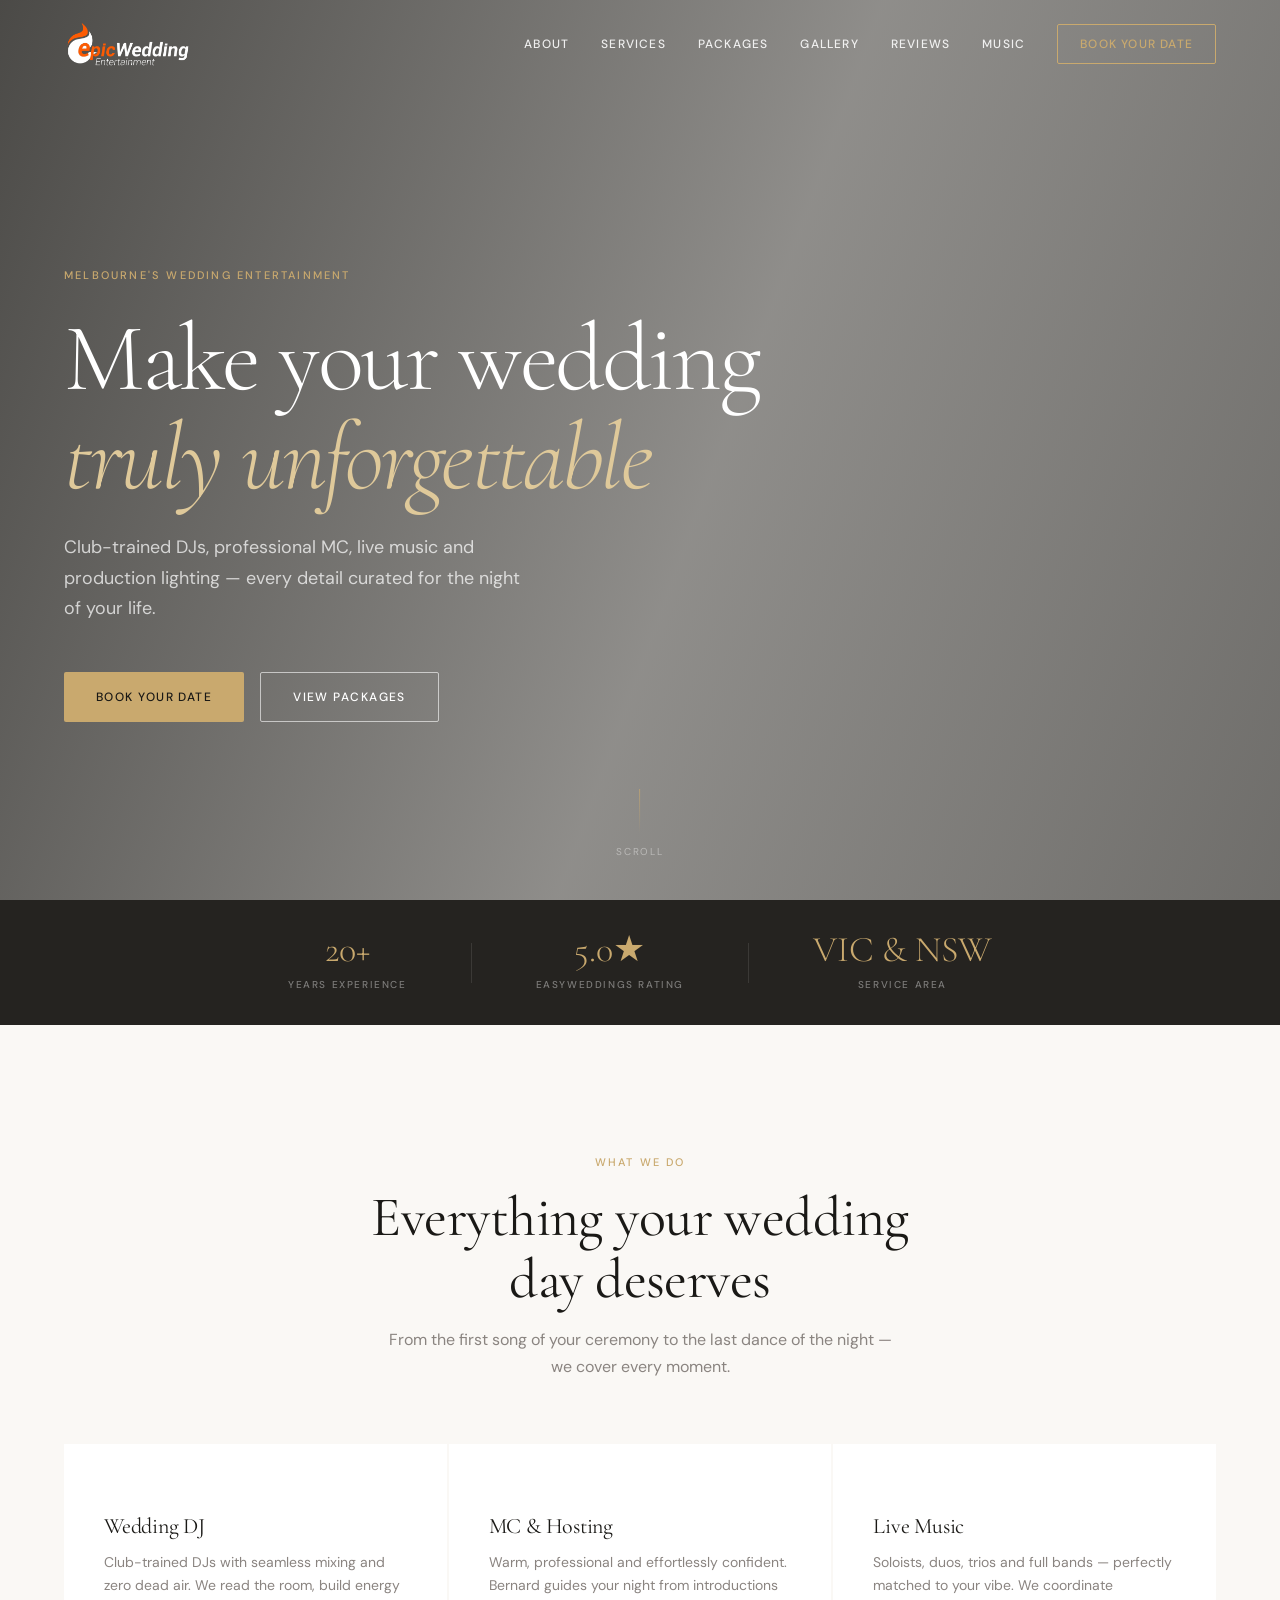
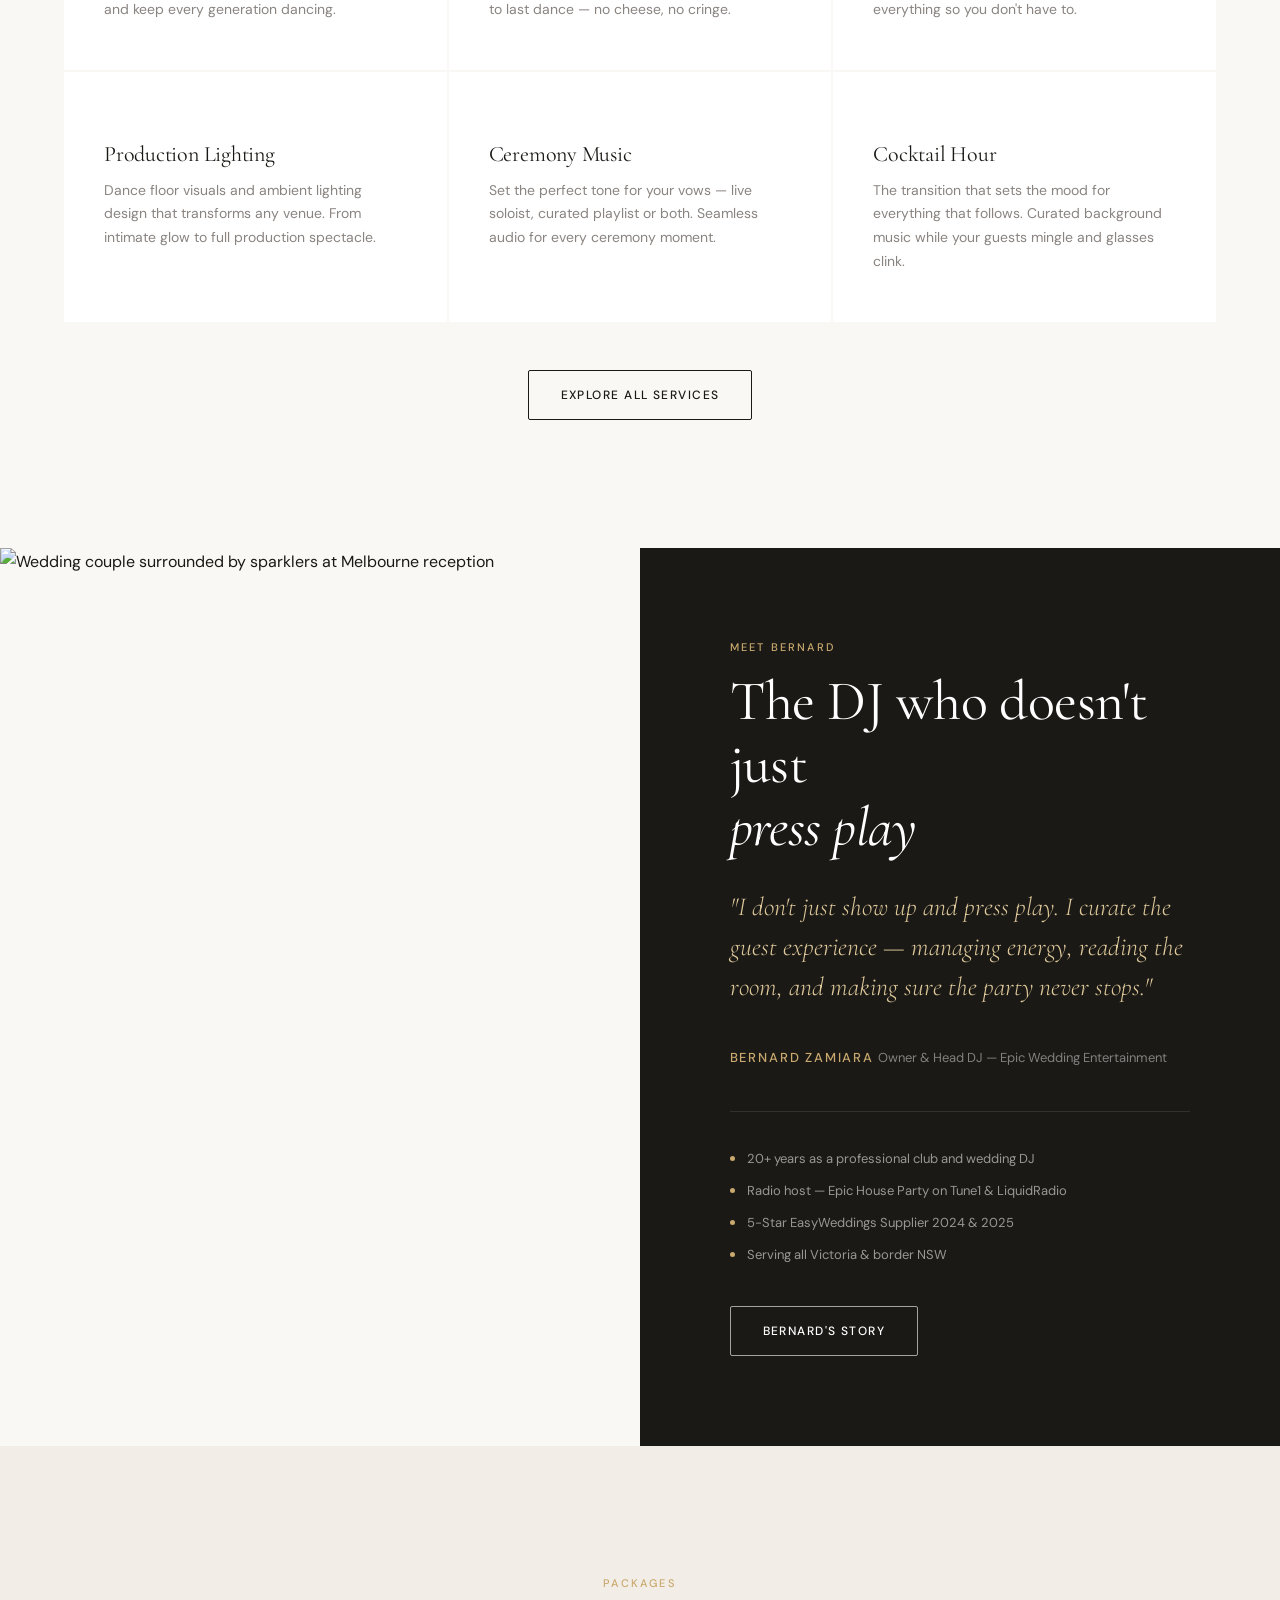
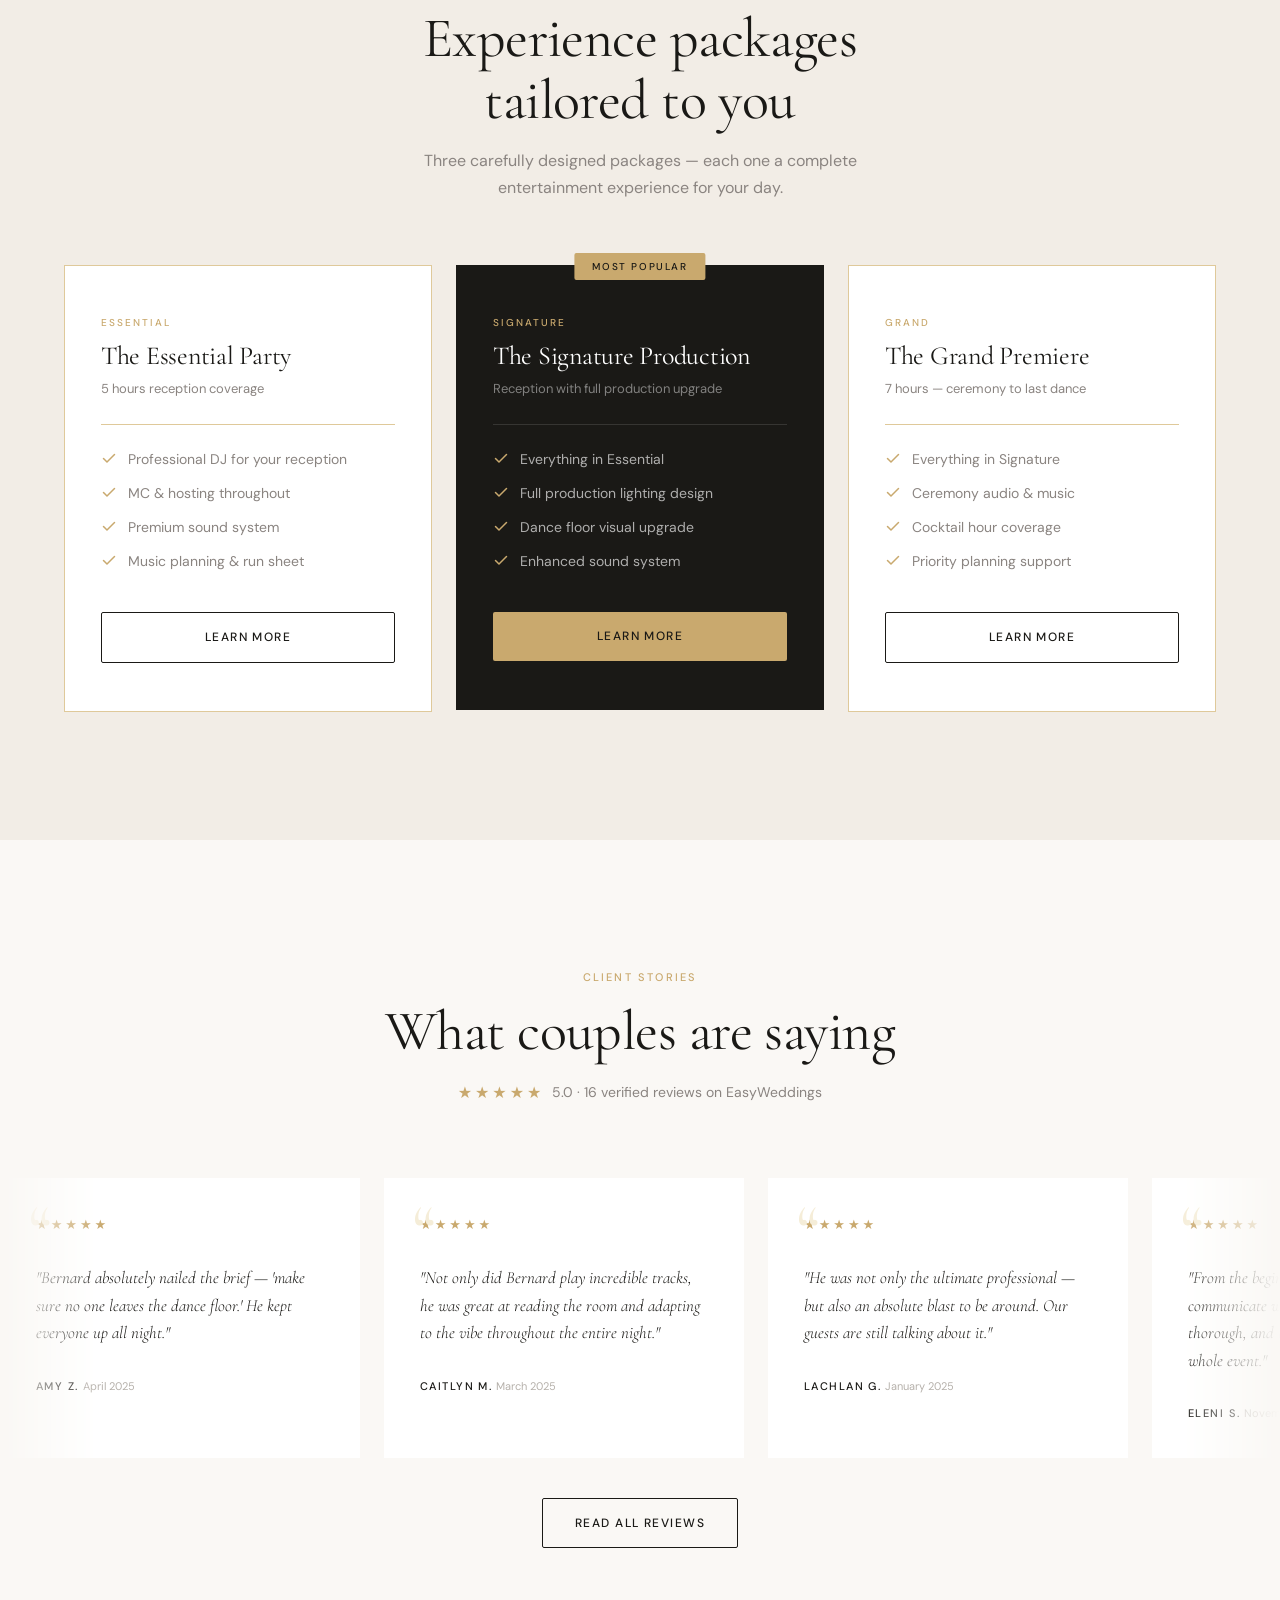
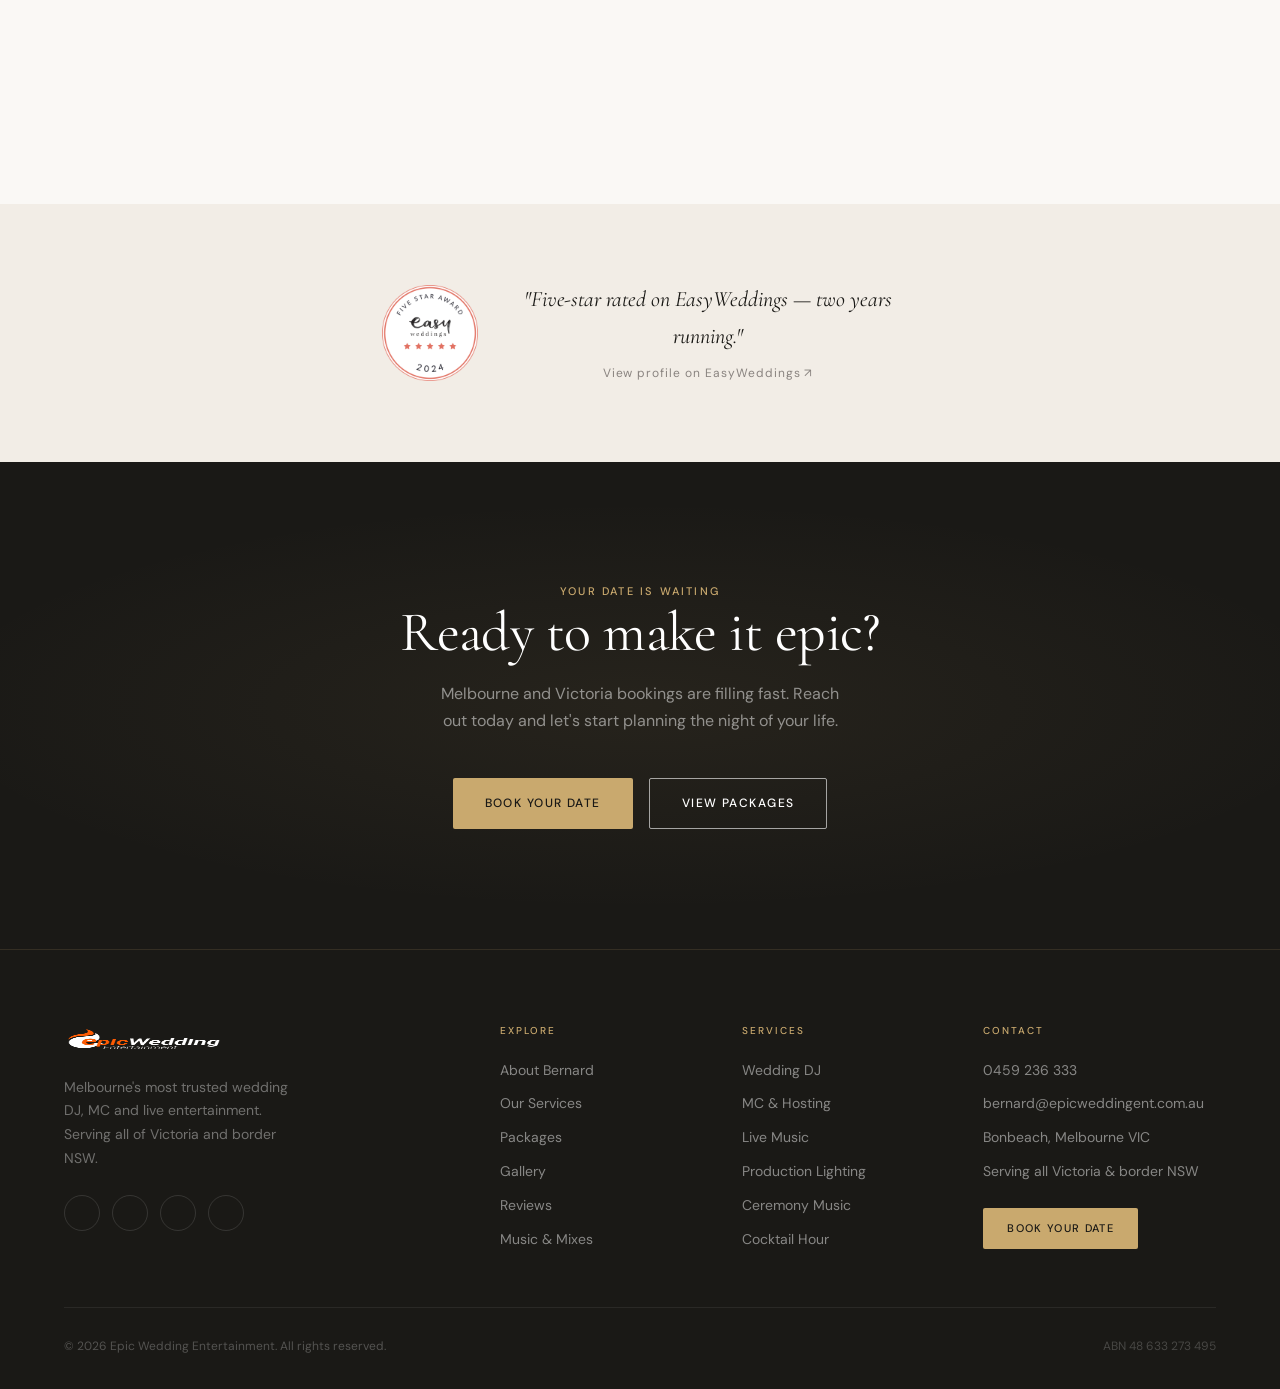
==== index.html @ 5fe9eb41 "Initial build — complete Epic Wedding Entertainment website overhaul Static HTML/CSS/JS rebuild of e" ====
<!DOCTYPE html>
<html lang="en">
<head>
  <meta charset="UTF-8">
  <meta name="viewport" content="width=device-width, initial-scale=1.0">
  <title>Wedding DJ Melbourne | Epic Wedding Entertainment</title>
  <meta name="description" content="Melbourne's most trusted wedding DJ, MC and live entertainment. Bernard Zamiara brings 20+ years of club DJ experience to your wedding day. Serving all of Victoria and border NSW.">
  <link rel="canonical" href="https://www.epicweddingent.com.au/">
  <link rel="icon" href="assets/images/logo-small.png" type="image/png">
  <link rel="preconnect" href="https://fonts.googleapis.com">
  <link rel="preconnect" href="https://fonts.gstatic.com" crossorigin>
  <link rel="preload" href="assets/images/hero-bg.jpg" as="image">
  <link href="https://fonts.googleapis.com/css2?family=Cormorant+Garamond:ital,wght@0,300;0,400;0,500;0,600;1,300;1,400;1,500&family=DM+Sans:opsz,wght@9..40,300;9..40,400;9..40,500&display=swap" rel="stylesheet">
  <link rel="stylesheet" href="https://cdn.jsdelivr.net/npm/@tabler/icons-webfont@3.19.0/dist/tabler-icons.min.css">
  <link rel="stylesheet" href="assets/css/main.css">
  <!-- Open Graph -->
  <meta property="og:type" content="website">
  <meta property="og:url" content="https://www.epicweddingent.com.au/">
  <meta property="og:title" content="Wedding DJ Melbourne | Epic Wedding Entertainment">
  <meta property="og:description" content="Melbourne's most trusted wedding DJ, MC and live entertainment. 20+ years experience, 5-star rated.">
  <meta property="og:image" content="https://www.epicweddingent.com.au/assets/images/hero-bg.jpg">
  <meta property="og:site_name" content="Epic Wedding Entertainment">
  <meta property="og:locale" content="en_AU">
  <meta name="twitter:card" content="summary_large_image">
  <meta name="twitter:title" content="Wedding DJ Melbourne | Epic Wedding Entertainment">
  <meta name="twitter:description" content="Melbourne's most trusted wedding DJ, MC and live entertainment.">
  <meta name="twitter:image" content="https://www.epicweddingent.com.au/assets/images/hero-bg.jpg">
  <script type="application/ld+json">
  {
    "@context": "https://schema.org",
    "@graph": [
      {
        "@type": ["LocalBusiness", "EntertainmentBusiness"],
        "@id": "https://www.epicweddingent.com.au/#business",
        "name": "Epic Wedding Entertainment",
        "url": "https://www.epicweddingent.com.au",
        "logo": "https://www.epicweddingent.com.au/assets/images/logo-dark.png",
        "image": "https://www.epicweddingent.com.au/assets/images/hero-bg.jpg",
        "description": "Professional wedding DJ, MC and live entertainment services based in Melbourne, Victoria. Serving all of Victoria and border NSW regions with 20+ years of experience.",
        "telephone": "+61459236333",
        "email": "bernard@epicweddingent.com.au",
        "address": {
          "@type": "PostalAddress",
          "addressLocality": "Bonbeach",
          "addressRegion": "VIC",
          "addressCountry": "AU"
        },
        "areaServed": [
          { "@type": "State", "name": "Victoria" },
          { "@type": "State", "name": "New South Wales" }
        ],
        "founder": { "@id": "https://www.epicweddingent.com.au/#bernard" },
        "aggregateRating": {
          "@type": "AggregateRating",
          "ratingValue": "5.0",
          "bestRating": "5",
          "ratingCount": "16",
          "reviewCount": "16"
        },
        "review": [
          {
            "@type": "Review",
            "reviewRating": { "@type": "Rating", "ratingValue": "5", "bestRating": "5" },
            "author": { "@type": "Person", "name": "Amy Z." },
            "reviewBody": "Bernard absolutely nailed the brief at our wedding of 'make sure no one leaves the dance floor' — he kept everyone up all night.",
            "datePublished": "2025-04-01"
          },
          {
            "@type": "Review",
            "reviewRating": { "@type": "Rating", "ratingValue": "5", "bestRating": "5" },
            "author": { "@type": "Person", "name": "Lachlan G." },
            "reviewBody": "Bernard was incredibly timely with his responses and very organised. He was not only the ultimate professional — but also an absolute blast to be around.",
            "datePublished": "2025-01-01"
          },
          {
            "@type": "Review",
            "reviewRating": { "@type": "Rating", "ratingValue": "5", "bestRating": "5" },
            "author": { "@type": "Person", "name": "Eleni S." },
            "reviewBody": "From the beginning he was so easy to communicate with and was always ready to answer all our questions. He was really organised and thorough and brought such great energy.",
            "datePublished": "2025-11-01"
          }
        ],
        "hasOfferCatalog": {
          "@type": "OfferCatalog",
          "name": "Wedding Entertainment Packages",
          "itemListElement": [
            { "@type": "Offer", "itemOffered": { "@type": "Service", "name": "The Essential Party", "description": "5 hours reception coverage with professional DJ and MCing" } },
            { "@type": "Offer", "itemOffered": { "@type": "Service", "name": "The Signature Production", "description": "Reception DJ, MC, production lighting and dance floor visuals" } },
            { "@type": "Offer", "itemOffered": { "@type": "Service", "name": "The Grand Premiere", "description": "7 hours full coverage — ceremony, cocktails and reception with DJ, MC and production" } }
          ]
        },
        "sameAs": [
          "https://www.facebook.com/EpicWeddingEntertainment/",
          "https://www.instagram.com/epicweddingentertainment/",
          "https://www.tiktok.com/@epicweddingent",
          "https://au.pinterest.com/0ojccp57dla4opyq0hb8r2fdurk0x8",
          "https://www.easyweddings.com.au/WeddingMusic/Melbourne/EpicWeddingEntertainment/"
        ]
      },
      {
        "@type": "Person",
        "@id": "https://www.epicweddingent.com.au/#bernard",
        "name": "Bernard Zamiara",
        "jobTitle": "Owner & Head DJ",
        "worksFor": { "@id": "https://www.epicweddingent.com.au/#business" },
        "knowsAbout": ["Wedding DJ", "MC Services", "Event Production", "Live Music Coordination", "Wedding Entertainment"]
      },
      {
        "@type": "WebSite",
        "@id": "https://www.epicweddingent.com.au/#website",
        "url": "https://www.epicweddingent.com.au",
        "name": "Epic Wedding Entertainment",
        "publisher": { "@id": "https://www.epicweddingent.com.au/#business" }
      }
    ]
  }
  </script>
</head>
<body>

<!-- NAV -->
<nav class="nav" role="navigation" aria-label="Main navigation">
  <div class="nav__inner">
    <a href="/" class="nav__logo" aria-label="Epic Wedding Entertainment home" style="position:relative;height:72px;display:flex;align-items:center;">
      <img src="assets/images/logo-white.png" alt="Epic Wedding Entertainment" class="nav__logo-white">
      <img src="assets/images/logo-dark.png" alt="Epic Wedding Entertainment" class="nav__logo-dark">
    </a>
    <div class="nav__links">
      <a href="about/">About</a>
      <a href="services/">Services</a>
      <a href="packages/">Packages</a>
      <a href="gallery/">Gallery</a>
      <a href="reviews/">Reviews</a>
      <a href="music/">Music</a>
      <a href="contact/" class="nav__cta">Book Your Date</a>
    </div>
    <button class="nav__burger" aria-label="Open menu" aria-expanded="false">
      <span></span><span></span><span></span>
    </button>
  </div>
</nav>
<div class="nav__mobile" role="dialog" aria-label="Mobile navigation">
  <button class="nav__mobile-close" aria-label="Close menu">&#215;</button>
  <a href="about/">About</a>
  <a href="services/">Services</a>
  <a href="packages/">Packages</a>
  <a href="gallery/">Gallery</a>
  <a href="reviews/">Reviews</a>
  <a href="music/">Music</a>
  <a href="contact/">Book Your Date</a>
</div>

<!-- HERO -->
<section class="hero" aria-label="Hero">
  <div class="hero__bg" role="img" aria-label="Wedding celebration with champagne toast" style="background-image:url('assets/images/hero-wedding.jpg');"></div>
  <div class="hero__overlay"></div>
  <div class="hero__content">
    <span class="eyebrow hero__eyebrow">Melbourne's Wedding Entertainment</span>
    <h1 class="hero__title">Make your wedding<br><em>truly unforgettable</em></h1>
    <p class="hero__sub">Club-trained DJs, professional MC, live music and production lighting — every detail curated for the night of your life.</p>
    <div class="hero__actions">
      <a href="contact/" class="btn btn-gold">Book Your Date</a>
      <a href="packages/" class="btn btn-outline-w">View Packages</a>
    </div>
  </div>
  <div class="hero__scroll" aria-hidden="true">
    <div class="hero__scroll-line"></div>
    <span>Scroll</span>
  </div>
</section>

<!-- TRUST BAR -->
<div class="trust-bar" aria-label="Key statistics">
  <div class="trust-bar__inner">
    <div class="trust-item">
      <span class="trust-item__num">20+</span>
      <span class="trust-item__lbl">Years Experience</span>
    </div>
    <div class="trust-sep" aria-hidden="true"></div>
    <div class="trust-item">
      <span class="trust-item__num">5.0★</span>
      <span class="trust-item__lbl">EasyWeddings Rating</span>
    </div>
    <div class="trust-sep" aria-hidden="true"></div>
    <div class="trust-item">
      <span class="trust-item__num">VIC&nbsp;&amp;&nbsp;NSW</span>
      <span class="trust-item__lbl">Service Area</span>
    </div>
  </div>
</div>

<!-- SERVICES OVERVIEW -->
<section class="section" aria-labelledby="services-heading">
  <div class="container">
    <header class="sec-hdr sec-hdr--c reveal">
      <span class="eyebrow">What We Do</span>
      <h2 class="sec-title" id="services-heading">Everything your wedding<br>day deserves</h2>
      <p class="sec-sub">From the first song of your ceremony to the last dance of the night — we cover every moment.</p>
    </header>
    <div class="services-grid">
      <div class="svc-card reveal reveal-d1">
        <i class="ti ti-vinyl svc-card__icon" aria-hidden="true"></i>
        <h3 class="svc-card__title">Wedding DJ</h3>
        <p class="svc-card__body">Club-trained DJs with seamless mixing and zero dead air. We read the room, build energy and keep every generation dancing.</p>
      </div>
      <div class="svc-card reveal reveal-d2">
        <i class="ti ti-microphone svc-card__icon" aria-hidden="true"></i>
        <h3 class="svc-card__title">MC &amp; Hosting</h3>
        <p class="svc-card__body">Warm, professional and effortlessly confident. Bernard guides your night from introductions to last dance — no cheese, no cringe.</p>
      </div>
      <div class="svc-card reveal reveal-d3">
        <i class="ti ti-guitar svc-card__icon" aria-hidden="true"></i>
        <h3 class="svc-card__title">Live Music</h3>
        <p class="svc-card__body">Soloists, duos, trios and full bands — perfectly matched to your vibe. We coordinate everything so you don't have to.</p>
      </div>
      <div class="svc-card reveal reveal-d1">
        <i class="ti ti-bulb svc-card__icon" aria-hidden="true"></i>
        <h3 class="svc-card__title">Production Lighting</h3>
        <p class="svc-card__body">Dance floor visuals and ambient lighting design that transforms any venue. From intimate glow to full production spectacle.</p>
      </div>
      <div class="svc-card reveal reveal-d2">
        <i class="ti ti-heart svc-card__icon" aria-hidden="true"></i>
        <h3 class="svc-card__title">Ceremony Music</h3>
        <p class="svc-card__body">Set the perfect tone for your vows — live soloist, curated playlist or both. Seamless audio for every ceremony moment.</p>
      </div>
      <div class="svc-card reveal reveal-d3">
        <i class="ti ti-music svc-card__icon" aria-hidden="true"></i>
        <h3 class="svc-card__title">Cocktail Hour</h3>
        <p class="svc-card__body">The transition that sets the mood for everything that follows. Curated background music while your guests mingle and glasses clink.</p>
      </div>
    </div>
    <div style="text-align:center;margin-top:48px;" class="reveal">
      <a href="services/" class="btn btn-outline-d">Explore All Services</a>
    </div>
  </div>
</section>

<!-- ABOUT TEASER -->
<section aria-labelledby="about-heading">
  <div class="about-split">
    <div class="about-split__img">
      <img src="assets/images/gallery-sparklers.jpg" alt="Wedding couple surrounded by sparklers at Melbourne reception" width="760" height="580" loading="lazy" style="object-position:center top;">
    </div>
    <div class="about-split__body">
      <div class="reveal">
        <span class="eyebrow" style="color:var(--gold)">Meet Bernard</span>
        <h2 class="sec-title" id="about-heading" style="color:var(--white);margin-top:14px;">The DJ who doesn't just<br><em style="font-style:italic">press play</em></h2>
        <p class="about-split__quote" style="margin-top:28px;">"I don't just show up and press play. I curate the guest experience — managing energy, reading the room, and making sure the party never stops."</p>
        <span class="about-split__name">Bernard Zamiara</span>
        <span class="about-split__role">Owner &amp; Head DJ — Epic Wedding Entertainment</span>
        <div class="about-split__creds">
          <div class="about-cred"><span class="about-cred-dot"></span>20+ years as a professional club and wedding DJ</div>
          <div class="about-cred"><span class="about-cred-dot"></span>Radio host — Epic House Party on Tune1 &amp; LiquidRadio</div>
          <div class="about-cred"><span class="about-cred-dot"></span>5-Star EasyWeddings Supplier 2024 &amp; 2025</div>
          <div class="about-cred"><span class="about-cred-dot"></span>Serving all Victoria &amp; border NSW</div>
        </div>
        <div style="margin-top:40px;">
          <a href="about/" class="btn btn-outline-w">Bernard's Story</a>
        </div>
      </div>
    </div>
  </div>
</section>

<!-- PACKAGES TEASER -->
<section class="section" style="background:var(--ivory-dark);" aria-labelledby="pkg-heading">
  <div class="container">
    <header class="sec-hdr sec-hdr--c reveal">
      <span class="eyebrow">Packages</span>
      <h2 class="sec-title" id="pkg-heading">Experience packages<br>tailored to you</h2>
      <p class="sec-sub">Three carefully designed packages — each one a complete entertainment experience for your day.</p>
    </header>
    <div class="pkg-grid">
      <div class="pkg-card reveal reveal-d1">
        <span class="pkg-tier">Essential</span>
        <h3 class="pkg-name">The Essential Party</h3>
        <p class="pkg-duration">5 hours reception coverage</p>
        <div class="pkg-rule"></div>
        <ul class="pkg-features">
          <li class="pkg-feat">
            <img src="data:image/svg+xml,%3Csvg xmlns='http://www.w3.org/2000/svg' viewBox='0 0 16 16'%3E%3Cpath d='M13.5 3.5L6 11 2.5 7.5' stroke='%23C9A96E' stroke-width='1.5' fill='none' stroke-linecap='round' stroke-linejoin='round'/%3E%3C/svg%3E" class="pkg-feat-check" alt="">
            Professional DJ for your reception
          </li>
          <li class="pkg-feat">
            <img src="data:image/svg+xml,%3Csvg xmlns='http://www.w3.org/2000/svg' viewBox='0 0 16 16'%3E%3Cpath d='M13.5 3.5L6 11 2.5 7.5' stroke='%23C9A96E' stroke-width='1.5' fill='none' stroke-linecap='round' stroke-linejoin='round'/%3E%3C/svg%3E" class="pkg-feat-check" alt="">
            MC &amp; hosting throughout
          </li>
          <li class="pkg-feat">
            <img src="data:image/svg+xml,%3Csvg xmlns='http://www.w3.org/2000/svg' viewBox='0 0 16 16'%3E%3Cpath d='M13.5 3.5L6 11 2.5 7.5' stroke='%23C9A96E' stroke-width='1.5' fill='none' stroke-linecap='round' stroke-linejoin='round'/%3E%3C/svg%3E" class="pkg-feat-check" alt="">
            Premium sound system
          </li>
          <li class="pkg-feat">
            <img src="data:image/svg+xml,%3Csvg xmlns='http://www.w3.org/2000/svg' viewBox='0 0 16 16'%3E%3Cpath d='M13.5 3.5L6 11 2.5 7.5' stroke='%23C9A96E' stroke-width='1.5' fill='none' stroke-linecap='round' stroke-linejoin='round'/%3E%3C/svg%3E" class="pkg-feat-check" alt="">
            Music planning &amp; run sheet
          </li>
        </ul>
        <a href="packages/" class="btn btn-outline-d" style="width:100%;justify-content:center;">Learn More</a>
      </div>

      <div class="pkg-card pkg-card--feat reveal reveal-d2">
        <div class="pkg-badge">Most Popular</div>
        <span class="pkg-tier">Signature</span>
        <h3 class="pkg-name">The Signature Production</h3>
        <p class="pkg-duration">Reception with full production upgrade</p>
        <div class="pkg-rule"></div>
        <ul class="pkg-features">
          <li class="pkg-feat">
            <img src="data:image/svg+xml,%3Csvg xmlns='http://www.w3.org/2000/svg' viewBox='0 0 16 16'%3E%3Cpath d='M13.5 3.5L6 11 2.5 7.5' stroke='%23C9A96E' stroke-width='1.5' fill='none' stroke-linecap='round' stroke-linejoin='round'/%3E%3C/svg%3E" class="pkg-feat-check" alt="">
            Everything in Essential
          </li>
          <li class="pkg-feat">
            <img src="data:image/svg+xml,%3Csvg xmlns='http://www.w3.org/2000/svg' viewBox='0 0 16 16'%3E%3Cpath d='M13.5 3.5L6 11 2.5 7.5' stroke='%23C9A96E' stroke-width='1.5' fill='none' stroke-linecap='round' stroke-linejoin='round'/%3E%3C/svg%3E" class="pkg-feat-check" alt="">
            Full production lighting design
          </li>
          <li class="pkg-feat">
            <img src="data:image/svg+xml,%3Csvg xmlns='http://www.w3.org/2000/svg' viewBox='0 0 16 16'%3E%3Cpath d='M13.5 3.5L6 11 2.5 7.5' stroke='%23C9A96E' stroke-width='1.5' fill='none' stroke-linecap='round' stroke-linejoin='round'/%3E%3C/svg%3E" class="pkg-feat-check" alt="">
            Dance floor visual upgrade
          </li>
          <li class="pkg-feat">
            <img src="data:image/svg+xml,%3Csvg xmlns='http://www.w3.org/2000/svg' viewBox='0 0 16 16'%3E%3Cpath d='M13.5 3.5L6 11 2.5 7.5' stroke='%23C9A96E' stroke-width='1.5' fill='none' stroke-linecap='round' stroke-linejoin='round'/%3E%3C/svg%3E" class="pkg-feat-check" alt="">
            Enhanced sound system
          </li>
        </ul>
        <a href="packages/" class="btn btn-gold" style="width:100%;justify-content:center;">Learn More</a>
      </div>

      <div class="pkg-card reveal reveal-d3">
        <span class="pkg-tier">Grand</span>
        <h3 class="pkg-name">The Grand Premiere</h3>
        <p class="pkg-duration">7 hours — ceremony to last dance</p>
        <div class="pkg-rule"></div>
        <ul class="pkg-features">
          <li class="pkg-feat">
            <img src="data:image/svg+xml,%3Csvg xmlns='http://www.w3.org/2000/svg' viewBox='0 0 16 16'%3E%3Cpath d='M13.5 3.5L6 11 2.5 7.5' stroke='%23C9A96E' stroke-width='1.5' fill='none' stroke-linecap='round' stroke-linejoin='round'/%3E%3C/svg%3E" class="pkg-feat-check" alt="">
            Everything in Signature
          </li>
          <li class="pkg-feat">
            <img src="data:image/svg+xml,%3Csvg xmlns='http://www.w3.org/2000/svg' viewBox='0 0 16 16'%3E%3Cpath d='M13.5 3.5L6 11 2.5 7.5' stroke='%23C9A96E' stroke-width='1.5' fill='none' stroke-linecap='round' stroke-linejoin='round'/%3E%3C/svg%3E" class="pkg-feat-check" alt="">
            Ceremony audio &amp; music
          </li>
          <li class="pkg-feat">
            <img src="data:image/svg+xml,%3Csvg xmlns='http://www.w3.org/2000/svg' viewBox='0 0 16 16'%3E%3Cpath d='M13.5 3.5L6 11 2.5 7.5' stroke='%23C9A96E' stroke-width='1.5' fill='none' stroke-linecap='round' stroke-linejoin='round'/%3E%3C/svg%3E" class="pkg-feat-check" alt="">
            Cocktail hour coverage
          </li>
          <li class="pkg-feat">
            <img src="data:image/svg+xml,%3Csvg xmlns='http://www.w3.org/2000/svg' viewBox='0 0 16 16'%3E%3Cpath d='M13.5 3.5L6 11 2.5 7.5' stroke='%23C9A96E' stroke-width='1.5' fill='none' stroke-linecap='round' stroke-linejoin='round'/%3E%3C/svg%3E" class="pkg-feat-check" alt="">
            Priority planning support
          </li>
        </ul>
        <a href="packages/" class="btn btn-outline-d" style="width:100%;justify-content:center;">Learn More</a>
      </div>
    </div>
  </div>
</section>

<!-- TESTIMONIALS CAROUSEL -->
<section class="section" aria-labelledby="testi-heading" style="overflow:hidden;">
  <div class="container">
    <header class="sec-hdr sec-hdr--c reveal">
      <span class="eyebrow">Client Stories</span>
      <h2 class="sec-title" id="testi-heading">What couples are saying</h2>
      <div style="display:flex;align-items:center;justify-content:center;gap:8px;margin-top:16px;">
        <span style="color:var(--gold);font-size:16px;letter-spacing:3px;">★★★★★</span>
        <span style="font-size:14px;color:var(--warm-gray);">5.0 · 16 verified reviews on EasyWeddings</span>
      </div>
    </header>
  </div>
  <div class="reviews-marquee-wrap" style="padding:8px 0 40px;" role="region" aria-label="Scrolling client reviews">
    <div class="reviews-marquee-track">
      <!-- Set 1 -->
      <div class="marquee-card">
        <div class="marquee-card__stars" aria-label="5 stars">★★★★★</div>
        <p class="marquee-card__text">"Bernard absolutely nailed the brief — 'make sure no one leaves the dance floor.' He kept everyone up all night."</p>
        <span class="marquee-card__name">Amy Z.</span>
        <span class="marquee-card__date">April 2025</span>
      </div>
      <div class="marquee-card">
        <div class="marquee-card__stars" aria-label="5 stars">★★★★★</div>
        <p class="marquee-card__text">"Not only did Bernard play incredible tracks, he was great at reading the room and adapting to the vibe throughout the entire night."</p>
        <span class="marquee-card__name">Caitlyn M.</span>
        <span class="marquee-card__date">March 2025</span>
      </div>
      <div class="marquee-card">
        <div class="marquee-card__stars" aria-label="5 stars">★★★★★</div>
        <p class="marquee-card__text">"He was not only the ultimate professional — but also an absolute blast to be around. Our guests are still talking about it."</p>
        <span class="marquee-card__name">Lachlan G.</span>
        <span class="marquee-card__date">January 2025</span>
      </div>
      <div class="marquee-card">
        <div class="marquee-card__stars" aria-label="5 stars">★★★★★</div>
        <p class="marquee-card__text">"From the beginning he was so easy to communicate with — really organised, thorough, and brought such great energy to the whole event."</p>
        <span class="marquee-card__name">Eleni S.</span>
        <span class="marquee-card__date">November 2025</span>
      </div>
      <div class="marquee-card">
        <div class="marquee-card__stars" aria-label="5 stars">★★★★★</div>
        <p class="marquee-card__text">"A club DJ for a wedding — just what we wanted. No cheese, no commentary. Just amazing tunes all night long."</p>
        <span class="marquee-card__name">Leesa &amp; Imre</span>
        <span class="marquee-card__date">Verified review</span>
      </div>
      <div class="marquee-card">
        <div class="marquee-card__stars" aria-label="5 stars">★★★★★</div>
        <p class="marquee-card__text">"Bernard went above and beyond to make our day special. Started early, finished late. Also a great MC — couldn't recommend more highly."</p>
        <span class="marquee-card__name">Sylvia P.</span>
        <span class="marquee-card__date">November 2024</span>
      </div>
      <div class="marquee-card">
        <div class="marquee-card__stars" aria-label="5 stars">★★★★★</div>
        <p class="marquee-card__text">"Dealing with Epic was a breeze. Very professional, nothing was a problem. 10 out of 10, five-star service."</p>
        <span class="marquee-card__name">Ruby &amp; Von</span>
        <span class="marquee-card__date">Verified review</span>
      </div>
      <div class="marquee-card">
        <div class="marquee-card__stars" aria-label="5 stars">★★★★★</div>
        <p class="marquee-card__text">"Knew exactly what to play and when. Had everyone dancing all night long. An absolute professional and a genuinely lovely person."</p>
        <span class="marquee-card__name">Aaron &amp; Kyle</span>
        <span class="marquee-card__date">Verified review</span>
      </div>
      <div class="marquee-card">
        <div class="marquee-card__stars" aria-label="5 stars">★★★★★</div>
        <p class="marquee-card__text">"Our wedding really was epic. The party never stopped and every single song felt perfectly chosen for the moment."</p>
        <span class="marquee-card__name">Millie &amp; Liam</span>
        <span class="marquee-card__date">Verified review</span>
      </div>
      <!-- Set 2 — duplicate for seamless loop -->
      <div class="marquee-card" aria-hidden="true">
        <div class="marquee-card__stars">★★★★★</div>
        <p class="marquee-card__text">"Bernard absolutely nailed the brief — 'make sure no one leaves the dance floor.' He kept everyone up all night."</p>
        <span class="marquee-card__name">Amy Z.</span>
        <span class="marquee-card__date">April 2025</span>
      </div>
      <div class="marquee-card" aria-hidden="true">
        <div class="marquee-card__stars">★★★★★</div>
        <p class="marquee-card__text">"Not only did Bernard play incredible tracks, he was great at reading the room and adapting to the vibe throughout the entire night."</p>
        <span class="marquee-card__name">Caitlyn M.</span>
        <span class="marquee-card__date">March 2025</span>
      </div>
      <div class="marquee-card" aria-hidden="true">
        <div class="marquee-card__stars">★★★★★</div>
        <p class="marquee-card__text">"He was not only the ultimate professional — but also an absolute blast to be around. Our guests are still talking about it."</p>
        <span class="marquee-card__name">Lachlan G.</span>
        <span class="marquee-card__date">January 2025</span>
      </div>
      <div class="marquee-card" aria-hidden="true">
        <div class="marquee-card__stars">★★★★★</div>
        <p class="marquee-card__text">"From the beginning he was so easy to communicate with — really organised, thorough, and brought such great energy to the whole event."</p>
        <span class="marquee-card__name">Eleni S.</span>
        <span class="marquee-card__date">November 2025</span>
      </div>
      <div class="marquee-card" aria-hidden="true">
        <div class="marquee-card__stars">★★★★★</div>
        <p class="marquee-card__text">"A club DJ for a wedding — just what we wanted. No cheese, no commentary. Just amazing tunes all night long."</p>
        <span class="marquee-card__name">Leesa &amp; Imre</span>
        <span class="marquee-card__date">Verified review</span>
      </div>
      <div class="marquee-card" aria-hidden="true">
        <div class="marquee-card__stars">★★★★★</div>
        <p class="marquee-card__text">"Bernard went above and beyond to make our day special. Started early, finished late. Also a great MC — couldn't recommend more highly."</p>
        <span class="marquee-card__name">Sylvia P.</span>
        <span class="marquee-card__date">November 2024</span>
      </div>
      <div class="marquee-card" aria-hidden="true">
        <div class="marquee-card__stars">★★★★★</div>
        <p class="marquee-card__text">"Dealing with Epic was a breeze. Very professional, nothing was a problem. 10 out of 10, five-star service."</p>
        <span class="marquee-card__name">Ruby &amp; Von</span>
        <span class="marquee-card__date">Verified review</span>
      </div>
      <div class="marquee-card" aria-hidden="true">
        <div class="marquee-card__stars">★★★★★</div>
        <p class="marquee-card__text">"Knew exactly what to play and when. Had everyone dancing all night long. An absolute professional and a genuinely lovely person."</p>
        <span class="marquee-card__name">Aaron &amp; Kyle</span>
        <span class="marquee-card__date">Verified review</span>
      </div>
      <div class="marquee-card" aria-hidden="true">
        <div class="marquee-card__stars">★★★★★</div>
        <p class="marquee-card__text">"Our wedding really was epic. The party never stopped and every single song felt perfectly chosen for the moment."</p>
        <span class="marquee-card__name">Millie &amp; Liam</span>
        <span class="marquee-card__date">Verified review</span>
      </div>
    </div>
  </div>
  <div style="text-align:center;padding-bottom:var(--pad);" class="reveal">
    <a href="reviews/" class="btn btn-outline-d">Read All Reviews</a>
  </div>
</section>

<!-- AWARDS -->
<section class="section--sm" style="background:var(--ivory-dark);" aria-label="Awards and recognition">
  <div class="container">
    <div class="awards-row reveal">
      <div class="award-item">
        <img src="assets/images/award-2024.png" alt="EasyWeddings 5-Star Supplier Award 2024" width="96" height="96" loading="lazy">
      </div>
      <div style="text-align:center;">
        <p style="font-family:var(--font-serif);font-size:22px;font-style:italic;color:var(--charcoal);max-width:380px;">"Five-star rated on EasyWeddings — two years running."</p>
        <a href="https://www.easyweddings.com.au/WeddingMusic/Melbourne/EpicWeddingEntertainment/" target="_blank" rel="noopener" style="font-size:12px;color:var(--warm-gray);letter-spacing:0.08em;margin-top:8px;display:inline-block;">View profile on EasyWeddings ↗</a>
      </div>
    </div>
  </div>
</section>

<!-- CTA BAND -->
<section class="cta-band" aria-labelledby="cta-heading">
  <div class="container">
    <div class="cta-band__inner reveal">
      <span class="eyebrow" style="justify-content:center;display:flex;">Your Date Is Waiting</span>
      <h2 class="cta-band__title" id="cta-heading">Ready to make it epic?</h2>
      <p class="cta-band__sub">Melbourne and Victoria bookings are filling fast. Reach out today and let's start planning the night of your life.</p>
      <div class="cta-band__actions">
        <a href="contact/" class="btn btn-gold">Book Your Date</a>
        <a href="packages/" class="btn btn-outline-w">View Packages</a>
      </div>
    </div>
  </div>
</section>

<!-- FOOTER -->
<footer class="footer" role="contentinfo">
  <div class="container">
    <div class="footer__grid">
      <div>
        <div class="footer__logo">
          <img src="assets/images/logo-white.png" alt="Epic Wedding Entertainment" width="160" height="34" loading="lazy">
        </div>
        <p class="footer__tagline">Melbourne's most trusted wedding DJ, MC and live entertainment. Serving all of Victoria and border NSW.</p>
        <div class="footer__social">
          <a href="https://www.facebook.com/EpicWeddingEntertainment/" target="_blank" rel="noopener" aria-label="Facebook">
            <i class="ti ti-brand-facebook" aria-hidden="true"></i>
          </a>
          <a href="https://www.instagram.com/epicweddingentertainment/" target="_blank" rel="noopener" aria-label="Instagram">
            <i class="ti ti-brand-instagram" aria-hidden="true"></i>
          </a>
          <a href="https://www.tiktok.com/@epicweddingent" target="_blank" rel="noopener" aria-label="TikTok">
            <i class="ti ti-brand-tiktok" aria-hidden="true"></i>
          </a>
          <a href="https://au.pinterest.com/0ojccp57dla4opyq0hb8r2fdurk0x8" target="_blank" rel="noopener" aria-label="Pinterest">
            <i class="ti ti-brand-pinterest" aria-hidden="true"></i>
          </a>
        </div>
      </div>
      <div>
        <span class="footer__col-head">Explore</span>
        <nav class="footer__links" aria-label="Footer navigation">
          <a href="about/">About Bernard</a>
          <a href="services/">Our Services</a>
          <a href="packages/">Packages</a>
          <a href="gallery/">Gallery</a>
          <a href="reviews/">Reviews</a>
          <a href="music/">Music &amp; Mixes</a>
        </nav>
      </div>
      <div>
        <span class="footer__col-head">Services</span>
        <nav class="footer__links" aria-label="Services navigation">
          <a href="services/">Wedding DJ</a>
          <a href="services/">MC &amp; Hosting</a>
          <a href="services/">Live Music</a>
          <a href="services/">Production Lighting</a>
          <a href="services/">Ceremony Music</a>
          <a href="services/">Cocktail Hour</a>
        </nav>
      </div>
      <div>
        <span class="footer__col-head">Contact</span>
        <span class="footer__contact-line"><a href="tel:+61459236333">0459 236 333</a></span>
        <span class="footer__contact-line"><a href="mailto:bernard@epicweddingent.com.au">bernard@epicweddingent.com.au</a></span>
        <span class="footer__contact-line">Bonbeach, Melbourne VIC</span>
        <span class="footer__contact-line">Serving all Victoria &amp; border NSW</span>
        <div style="margin-top:24px;">
          <a href="contact/" class="btn btn-gold" style="padding:11px 24px;font-size:11px;">Book Your Date</a>
        </div>
      </div>
    </div>
    <div class="footer__bottom">
      <span class="footer__copy">&copy; 2026 Epic Wedding Entertainment. All rights reserved.</span>
      <span class="footer__abn">ABN 48 633 273 495</span>
    </div>
  </div>
</footer>

<script src="assets/js/main.js" defer></script>
</body>
</html>
---- assets/css/main.css ----
@import url('https://fonts.googleapis.com/css2?family=Cormorant+Garamond:ital,wght@0,300;0,400;0,500;0,600;1,300;1,400;1,500&family=DM+Sans:opsz,wght@9..40,300;9..40,400;9..40,500&display=swap');

:root {
  --ivory: #FAF8F5;
  --ivory-dark: #F2EDE6;
  --charcoal: #1A1916;
  --charcoal-mid: #252320;
  --gold: #C9A96E;
  --gold-light: #DFC99A;
  --gold-pale: #F5EDD8;
  --warm-gray: #8A8480;
  --warm-gray-light: #B5B0AA;
  --white: #FFFFFF;
  --font-serif: 'Cormorant Garamond', Georgia, serif;
  --font-sans: 'DM Sans', system-ui, -apple-system, sans-serif;
  --nav-h: 88px;
  --pad: clamp(80px, 10vw, 140px);
  --max-w: 1280px;
  --gutter: clamp(20px, 5vw, 80px);
  --ease: cubic-bezier(0.22, 1, 0.36, 1);
  --t: 0.35s var(--ease);
}

*, *::before, *::after { box-sizing: border-box; margin: 0; padding: 0; }
html { scroll-behavior: smooth; }
body { font-family: var(--font-sans); font-size: 16px; line-height: 1.7; color: var(--charcoal); background: var(--ivory); -webkit-font-smoothing: antialiased; }
img { display: block; max-width: 100%; height: auto; }
a { text-decoration: none; color: inherit; }
ul { list-style: none; }
button { cursor: pointer; border: none; background: none; font: inherit; }
input, select, textarea { font-family: var(--font-sans); }

/* ─── Typography ─── */
h1, h2, h3, h4 { font-family: var(--font-serif); font-weight: 400; line-height: 1.12; letter-spacing: -0.01em; }
.eyebrow { font-family: var(--font-sans); font-size: 11px; font-weight: 500; letter-spacing: 0.2em; text-transform: uppercase; color: var(--gold); display: block; }

/* ─── Layout ─── */
.container { max-width: var(--max-w); margin-inline: auto; padding-inline: var(--gutter); }
.section { padding-block: var(--pad); }
.section--sm { padding-block: clamp(48px, 6vw, 88px); }

/* ─── NAV ─── */
.nav {
  position: fixed; inset: 0 0 auto; z-index: 200;
  height: var(--nav-h); display: flex; align-items: center;
  transition: background var(--t), box-shadow var(--t);
}
.nav.scrolled { background: var(--ivory); box-shadow: 0 1px 0 rgba(0,0,0,0.07); }
.nav__inner {
  display: flex; align-items: center; justify-content: space-between;
  width: 100%; max-width: var(--max-w); margin-inline: auto; padding-inline: var(--gutter);
}
.nav__logo { line-height: 0; }
.nav__logo-white { height: 72px; width: auto; transition: opacity var(--t); }
.nav__logo-dark { height: 72px; width: auto; position: absolute; opacity: 0; transition: opacity var(--t); }
.nav.scrolled .nav__logo-white { opacity: 0; }
.nav.scrolled .nav__logo-dark { opacity: 1; }
.nav__links { display: flex; align-items: center; gap: 32px; }
.nav__links a {
  font-size: 12px; font-weight: 500; letter-spacing: 0.1em; text-transform: uppercase;
  color: rgba(255,255,255,0.88); transition: color var(--t);
}
.nav.scrolled .nav__links a { color: var(--charcoal); }
.nav__links a:hover { color: var(--gold); }
.nav__cta {
  padding: 9px 22px; border: 1px solid var(--gold); border-radius: 2px;
  color: var(--gold) !important; transition: background var(--t), color var(--t) !important;
}
.nav__cta:hover { background: var(--gold) !important; color: var(--charcoal) !important; }
.nav__burger { display: none; flex-direction: column; gap: 5px; padding: 6px; }
.nav__burger span { display: block; width: 22px; height: 1.5px; background: var(--white); transition: var(--t); border-radius: 2px; }
.nav.scrolled .nav__burger span { background: var(--charcoal); }
.nav__mobile {
  display: none; position: fixed; inset: 0; background: var(--charcoal); z-index: 190;
  flex-direction: column; align-items: center; justify-content: center; gap: 36px;
}
.nav__mobile.open { display: flex; }
.nav__mobile a { font-family: var(--font-serif); font-size: 32px; color: var(--white); transition: color var(--t); }
.nav__mobile a:hover { color: var(--gold); }
.nav__mobile-close { position: absolute; top: 24px; right: var(--gutter); color: var(--white); font-size: 28px; cursor: pointer; }

/* ─── Buttons ─── */
.btn {
  display: inline-flex; align-items: center; gap: 8px;
  padding: 14px 32px; font-family: var(--font-sans); font-size: 12px;
  font-weight: 500; letter-spacing: 0.12em; text-transform: uppercase;
  border-radius: 2px; transition: var(--t); white-space: nowrap;
}
.btn-gold { background: var(--gold); color: var(--charcoal); }
.btn-gold:hover { background: var(--gold-light); transform: translateY(-2px); box-shadow: 0 12px 28px rgba(201,169,110,0.28); }
.btn-outline-w { border: 1px solid rgba(255,255,255,0.6); color: var(--white); }
.btn-outline-w:hover { background: var(--white); color: var(--charcoal); }
.btn-outline-d { border: 1px solid var(--charcoal); color: var(--charcoal); }
.btn-outline-d:hover { background: var(--charcoal); color: var(--ivory); }

/* ─── Hero ─── */
.hero {
  position: relative; height: 100vh; min-height: 640px;
  display: flex; align-items: center; overflow: hidden;
}
.hero__bg {
  position: absolute; inset: 0;
  background-image: url('../images/hero-bg.jpg');
  background-size: cover; background-position: center 30%;
  transform: scale(1.06); transition: transform 8s var(--ease);
}
.hero__bg.loaded { transform: scale(1); }
.hero__overlay {
  position: absolute; inset: 0;
  background: linear-gradient(110deg, rgba(26,25,22,0.78) 0%, rgba(26,25,22,0.48) 55%, rgba(26,25,22,0.62) 100%);
}
.hero__content {
  position: relative; z-index: 1;
  width: 100%; max-width: var(--max-w); margin-inline: auto; padding-inline: var(--gutter);
  padding-top: var(--nav-h);
}
.hero__eyebrow { color: var(--gold); margin-bottom: 24px; }
.hero__title {
  font-family: var(--font-serif); font-size: clamp(52px, 7.5vw, 96px);
  font-weight: 300; color: var(--white); line-height: 1.04; letter-spacing: -0.025em;
  margin-bottom: 24px; max-width: 820px;
}
.hero__title em { font-style: italic; color: var(--gold-light); }
.hero__sub {
  font-size: clamp(15px, 1.4vw, 18px); color: rgba(255,255,255,0.72);
  max-width: 460px; margin-bottom: 48px; line-height: 1.7;
}
.hero__actions { display: flex; gap: 16px; flex-wrap: wrap; }
.hero__scroll {
  position: absolute; bottom: 40px; left: 50%; transform: translateX(-50%);
  display: flex; flex-direction: column; align-items: center; gap: 10px;
  color: rgba(255,255,255,0.4); font-size: 10px; letter-spacing: 0.18em; text-transform: uppercase;
}
.hero__scroll-line {
  width: 1px; height: 44px;
  background: linear-gradient(to bottom, rgba(201,169,110,0.7), transparent);
  animation: scrollPulse 2.2s ease-in-out infinite;
}
@keyframes scrollPulse {
  0%,100% { opacity: 0.3; transform: scaleY(0.6); }
  50% { opacity: 1; transform: scaleY(1); }
}

/* ─── Trust bar ─── */
.trust-bar { background: var(--charcoal-mid); padding: 32px 0; }
.trust-bar__inner {
  display: flex; align-items: center; justify-content: center;
  gap: clamp(24px, 5vw, 72px); flex-wrap: wrap;
}
.trust-item { text-align: center; }
.trust-item__num { font-family: var(--font-serif); font-size: 36px; font-weight: 300; color: var(--gold); display: block; line-height: 1; }
.trust-item__lbl { font-size: 10px; font-weight: 500; letter-spacing: 0.16em; text-transform: uppercase; color: rgba(255,255,255,0.4); margin-top: 8px; display: block; }
.trust-sep { width: 1px; height: 40px; background: rgba(255,255,255,0.1); }

/* ─── Section header ─── */
.sec-hdr { margin-bottom: clamp(40px, 5vw, 64px); }
.sec-hdr--c { text-align: center; }
.sec-title { font-size: clamp(32px, 4.5vw, 56px); margin-top: 14px; }
.sec-sub { font-size: 16px; color: var(--warm-gray); max-width: 520px; margin-top: 16px; line-height: 1.65; }
.sec-hdr--c .sec-sub { margin-inline: auto; }

/* ─── Services grid ─── */
.services-grid { display: grid; grid-template-columns: repeat(3, 1fr); gap: 2px; }
.svc-card {
  padding: 48px 40px; background: var(--white); position: relative; overflow: hidden;
  transition: transform var(--t), box-shadow var(--t);
}
.svc-card::after {
  content: ''; position: absolute; bottom: 0; left: 0; right: 0; height: 2px;
  background: var(--gold); transform: scaleX(0); transform-origin: left;
  transition: transform 0.45s var(--ease);
}
.svc-card:hover::after { transform: scaleX(1); }
.svc-card:hover { transform: translateY(-6px); box-shadow: 0 24px 48px rgba(0,0,0,0.08); }
.svc-card__icon { font-size: 28px; color: var(--gold); margin-bottom: 22px; display: block; }
.svc-card__title { font-size: 22px; margin-bottom: 12px; }
.svc-card__body { font-size: 14px; color: var(--warm-gray); line-height: 1.7; }

/* ─── About split ─── */
.about-split { display: grid; grid-template-columns: 1fr 1fr; min-height: 580px; }
.about-split__img { position: relative; overflow: hidden; }
.about-split__img img { width: 100%; height: 100%; object-fit: cover; transition: transform 6s var(--ease); }
.about-split__img:hover img { transform: scale(1.04); }
.about-split__body {
  background: var(--charcoal); padding: clamp(48px, 7vw, 100px);
  display: flex; flex-direction: column; justify-content: center; color: var(--white);
}
.about-split__quote {
  font-family: var(--font-serif); font-size: clamp(20px, 2.2vw, 26px);
  font-style: italic; font-weight: 300; line-height: 1.55;
  color: var(--gold-light); margin-bottom: 36px;
}
.about-split__name { font-size: 13px; font-weight: 500; letter-spacing: 0.14em; text-transform: uppercase; color: var(--gold); }
.about-split__role { font-size: 13px; color: rgba(255,255,255,0.45); margin-top: 5px; }
.about-split__creds {
  display: flex; flex-direction: column; gap: 10px; margin-top: 40px;
  padding-top: 36px; border-top: 1px solid rgba(255,255,255,0.1);
}
.about-cred { display: flex; align-items: center; gap: 12px; font-size: 13px; color: rgba(255,255,255,0.55); }
.about-cred-dot { width: 5px; height: 5px; border-radius: 50%; background: var(--gold); min-width: 5px; }

/* ─── Packages ─── */
.pkg-grid { display: grid; grid-template-columns: repeat(3, 1fr); gap: 24px; align-items: start; }
.pkg-card {
  border: 1px solid var(--gold-light); padding: 48px 36px; position: relative;
  background: var(--white); transition: var(--t);
}
.pkg-card:hover { border-color: var(--gold); box-shadow: 0 28px 56px rgba(0,0,0,0.09); transform: translateY(-6px); }
.pkg-card--feat { background: var(--charcoal); border-color: var(--charcoal); color: var(--white); }
.pkg-card--feat:hover { border-color: var(--gold); box-shadow: 0 28px 56px rgba(0,0,0,0.22); }
.pkg-badge {
  position: absolute; top: -13px; left: 50%; transform: translateX(-50%);
  background: var(--gold); color: var(--charcoal); font-size: 10px; font-weight: 500;
  letter-spacing: 0.16em; text-transform: uppercase; padding: 5px 18px; border-radius: 2px; white-space: nowrap;
}
.pkg-tier { font-size: 10px; font-weight: 500; letter-spacing: 0.2em; text-transform: uppercase; color: var(--gold); margin-bottom: 10px; display: block; }
.pkg-name { font-size: 26px; margin-bottom: 8px; }
.pkg-card--feat .pkg-name { color: var(--white); }
.pkg-duration { font-size: 13px; color: var(--warm-gray); margin-bottom: 24px; }
.pkg-card--feat .pkg-duration { color: rgba(255,255,255,0.45); }
.pkg-rule { height: 1px; background: var(--gold-light); margin: 24px 0; }
.pkg-card--feat .pkg-rule { background: rgba(255,255,255,0.12); }
.pkg-features { display: flex; flex-direction: column; gap: 13px; margin-bottom: 40px; }
.pkg-feat { display: flex; align-items: flex-start; gap: 11px; font-size: 14px; color: var(--warm-gray); line-height: 1.5; }
.pkg-card--feat .pkg-feat { color: rgba(255,255,255,0.65); }
.pkg-feat-check { width: 16px; min-width: 16px; height: 16px; margin-top: 2px; }

/* ─── Testimonials ─── */
.testi-grid { display: grid; grid-template-columns: repeat(auto-fit, minmax(280px, 1fr)); gap: 28px; }
.testi-card { background: var(--white); padding: 44px; position: relative; }
.testi-card::before {
  content: '\201C'; position: absolute; top: 20px; left: 36px;
  font-family: var(--font-serif); font-size: 88px; line-height: 1;
  color: var(--gold-pale); pointer-events: none;
}
.testi-card__stars { color: var(--gold); font-size: 14px; letter-spacing: 3px; margin-bottom: 16px; }
.testi-card__text {
  font-family: var(--font-serif); font-size: 18px; font-style: italic;
  font-weight: 300; line-height: 1.62; color: var(--charcoal); margin-bottom: 28px; margin-top: 32px;
}
.testi-card__name { font-size: 12px; font-weight: 500; letter-spacing: 0.13em; text-transform: uppercase; }
.testi-card__date { font-size: 12px; color: var(--warm-gray-light); margin-top: 4px; }

/* ─── Gallery preview ─── */
.gallery-grid {
  display: grid;
  grid-template-columns: repeat(3, 1fr);
  grid-template-rows: 280px 280px;
  gap: 4px;
}
.gal-item { overflow: hidden; position: relative; background: var(--charcoal-mid); }
.gal-item--wide { grid-column: span 2; }
.gal-item img { width: 100%; height: 100%; object-fit: cover; transition: transform 0.65s var(--ease); }
.gal-item:hover img { transform: scale(1.07); }
.gal-item__overlay {
  position: absolute; inset: 0; background: rgba(26,25,22,0);
  transition: background var(--t); display: flex; align-items: center; justify-content: center;
}
.gal-item:hover .gal-item__overlay { background: rgba(26,25,22,0.32); }
.gal-item__plus { color: var(--white); font-size: 24px; opacity: 0; transform: scale(0.7); transition: var(--t); }
.gal-item:hover .gal-item__plus { opacity: 1; transform: scale(1); }

/* ─── CTA banner ─── */
.cta-band {
  background: var(--charcoal); padding: clamp(72px, 10vw, 120px) 0; text-align: center; position: relative; overflow: hidden;
}
.cta-band::before {
  content: ''; position: absolute; inset: 0;
  background: radial-gradient(ellipse 80% 60% at 50% 50%, rgba(201,169,110,0.07) 0%, transparent 70%);
}
.cta-band__inner { position: relative; }
.cta-band__title { font-size: clamp(32px, 4.5vw, 56px); color: var(--white); margin-bottom: 16px; }
.cta-band__sub { color: rgba(255,255,255,0.5); font-size: 16px; margin-bottom: 44px; max-width: 420px; margin-inline: auto; }
.cta-band__actions { display: flex; gap: 16px; justify-content: center; flex-wrap: wrap; }

/* ─── Award badges ─── */
.awards-row { display: flex; align-items: center; justify-content: center; gap: 40px; flex-wrap: wrap; }
.award-item img { height: 96px; width: auto; transition: var(--t); }
.award-item:hover img { transform: scale(1.06); }

/* ─── Footer ─── */
.footer { background: var(--charcoal); border-top: 1px solid rgba(201,169,110,0.15); padding: 72px 0 32px; }
.footer__grid { display: grid; grid-template-columns: 2fr 1fr 1fr 1.2fr; gap: 48px; margin-bottom: 56px; }
.footer__logo img { height: 34px; margin-bottom: 20px; }
.footer__tagline { font-size: 14px; color: rgba(255,255,255,0.38); line-height: 1.7; max-width: 240px; }
.footer__social { display: flex; gap: 12px; margin-top: 24px; }
.footer__social a {
  width: 36px; height: 36px; border-radius: 50%; border: 1px solid rgba(255,255,255,0.12);
  display: flex; align-items: center; justify-content: center;
  color: rgba(255,255,255,0.45); font-size: 15px; transition: var(--t);
}
.footer__social a:hover { border-color: var(--gold); color: var(--gold); }
.footer__col-head { font-size: 10px; font-weight: 500; letter-spacing: 0.2em; text-transform: uppercase; color: var(--gold); margin-bottom: 20px; display: block; }
.footer__links { display: flex; flex-direction: column; gap: 10px; }
.footer__links a { font-size: 14px; color: rgba(255,255,255,0.48); transition: color var(--t); }
.footer__links a:hover { color: var(--white); }
.footer__contact-line { font-size: 14px; color: rgba(255,255,255,0.48); margin-bottom: 10px; display: block; }
.footer__contact-line a { color: rgba(255,255,255,0.48); transition: color var(--t); }
.footer__contact-line a:hover { color: var(--white); }
.footer__bottom {
  border-top: 1px solid rgba(255,255,255,0.07); padding-top: 28px;
  display: flex; align-items: center; justify-content: space-between; flex-wrap: wrap; gap: 12px;
}
.footer__copy { font-size: 12px; color: rgba(255,255,255,0.25); }
.footer__abn { font-size: 12px; color: rgba(255,255,255,0.2); }

/* ─── Page hero (inner pages) ─── */
.page-hero {
  background: var(--charcoal); text-align: center; color: var(--white);
  padding: calc(var(--nav-h) + clamp(56px, 7vw, 96px)) 0 clamp(56px, 7vw, 96px);
  position: relative; overflow: hidden;
}
.page-hero::before {
  content: ''; position: absolute; inset: 0;
  background: radial-gradient(ellipse 70% 50% at 50% 50%, rgba(201,169,110,0.06) 0%, transparent 70%);
}
.page-hero__inner { position: relative; }
.page-hero__title { font-size: clamp(40px, 5.5vw, 68px); color: var(--white); margin-top: 14px; }
.page-hero__sub { color: rgba(255,255,255,0.5); margin-top: 14px; font-size: 16px; max-width: 480px; margin-inline: auto; }

/* ─── Contact form ─── */
.contact-layout { display: grid; grid-template-columns: 1fr 1.6fr; gap: 80px; align-items: start; }
.contact-info__item { margin-bottom: 32px; }
.contact-info__lbl { font-size: 10px; font-weight: 500; letter-spacing: 0.18em; text-transform: uppercase; color: var(--gold); margin-bottom: 6px; display: block; }
.contact-info__val { font-size: 16px; color: var(--charcoal); }
.contact-info__val a { color: var(--charcoal); transition: color var(--t); }
.contact-info__val a:hover { color: var(--gold); }
.form-wrap { background: var(--white); padding: 56px; }
.form-grid { display: grid; grid-template-columns: 1fr 1fr; gap: 20px; }
.form-col { display: flex; flex-direction: column; gap: 6px; }
.form-col--full { grid-column: span 2; }
.form-lbl { font-size: 10px; font-weight: 500; letter-spacing: 0.14em; text-transform: uppercase; color: var(--warm-gray); }
.form-input, .form-select, .form-textarea {
  width: 100%; padding: 13px 16px; background: var(--ivory); border: 1px solid var(--gold-light);
  border-radius: 2px; font-size: 15px; color: var(--charcoal);
  transition: border-color var(--t); outline: none; appearance: none;
}
.form-input:focus, .form-select:focus, .form-textarea:focus { border-color: var(--gold); background: var(--white); }
.form-textarea { resize: vertical; min-height: 130px; }
.form-check { display: flex; align-items: flex-start; gap: 12px; font-size: 14px; color: var(--warm-gray); cursor: pointer; }
.form-check input { width: 16px; height: 16px; margin-top: 2px; accent-color: var(--gold); cursor: pointer; }
.form-submit { margin-top: 12px; }

/* ─── Music page ─── */
.mixes-grid { display: grid; grid-template-columns: repeat(auto-fit, minmax(300px, 1fr)); gap: 24px; }
.mix-card { background: var(--white); padding: 32px; border-bottom: 2px solid transparent; transition: var(--t); }
.mix-card:hover { border-bottom-color: var(--gold); transform: translateY(-4px); box-shadow: 0 16px 36px rgba(0,0,0,0.07); }
.mix-card__num { font-family: var(--font-serif); font-size: 42px; font-weight: 300; color: var(--gold-pale); line-height: 1; margin-bottom: 8px; }
.mix-card__title { font-size: 15px; font-weight: 500; letter-spacing: 0.02em; margin-bottom: 6px; }
.mix-card__sub { font-size: 13px; color: var(--warm-gray); }

/* ─── Reviews page ─── */
.reviews-grid { display: grid; grid-template-columns: repeat(auto-fit, minmax(320px, 1fr)); gap: 28px; }
.review-card { background: var(--white); padding: 40px; }
.review-card__stars { color: var(--gold); font-size: 14px; letter-spacing: 3px; margin-bottom: 20px; }
.review-card__text { font-family: var(--font-serif); font-size: 18px; font-style: italic; font-weight: 300; line-height: 1.65; margin-bottom: 28px; }
.review-card__reviewer { font-size: 12px; font-weight: 500; letter-spacing: 0.12em; text-transform: uppercase; }
.review-card__date { font-size: 12px; color: var(--warm-gray-light); margin-top: 4px; }

/* ─── Review marquee carousel ─── */
.reviews-marquee-wrap {
  overflow: hidden;
  mask-image: linear-gradient(to right, transparent 0%, black 8%, black 92%, transparent 100%);
  -webkit-mask-image: linear-gradient(to right, transparent 0%, black 8%, black 92%, transparent 100%);
}
.reviews-marquee-track {
  display: flex;
  gap: 24px;
  width: max-content;
  animation: reviewScroll 60s linear infinite;
}
.reviews-marquee-track:hover { animation-play-state: paused; }
@keyframes reviewScroll {
  0% { transform: translateX(0); }
  100% { transform: translateX(-50%); }
}
.marquee-card {
  width: 360px;
  min-width: 360px;
  background: var(--white);
  padding: 36px 36px 32px;
  position: relative;
  flex-shrink: 0;
}
.marquee-card::before {
  content: '\201C';
  position: absolute;
  top: 16px;
  left: 28px;
  font-family: var(--font-serif);
  font-size: 72px;
  line-height: 1;
  color: var(--gold-pale);
  pointer-events: none;
}
.marquee-card__stars { color: var(--gold); font-size: 13px; letter-spacing: 3px; margin-bottom: 14px; }
.marquee-card__text {
  font-family: var(--font-serif);
  font-size: 17px; font-style: italic; font-weight: 300;
  line-height: 1.62; color: var(--charcoal);
  margin-top: 28px; margin-bottom: 24px;
}
.marquee-card__name { font-size: 11px; font-weight: 500; letter-spacing: 0.13em; text-transform: uppercase; }
.marquee-card__date { font-size: 11px; color: var(--warm-gray-light); margin-top: 3px; }

/* ─── Reveal animations ─── */
.reveal { opacity: 0; transform: translateY(30px); transition: opacity 0.75s var(--ease), transform 0.75s var(--ease); }
.reveal.in { opacity: 1; transform: none; }
.reveal-d1 { transition-delay: 0.1s; }
.reveal-d2 { transition-delay: 0.2s; }
.reveal-d3 { transition-delay: 0.3s; }
.reveal-d4 { transition-delay: 0.4s; }

/* ─── Services page ─── */
.svc-detail { display: grid; grid-template-columns: 1fr 1fr; gap: 80px; align-items: center; padding-block: clamp(60px, 8vw, 100px); }
.svc-detail--flip { direction: rtl; }
.svc-detail--flip > * { direction: ltr; }
.svc-detail__img { position: relative; overflow: hidden; aspect-ratio: 4/3; }
.svc-detail__img img { width: 100%; height: 100%; object-fit: cover; transition: transform 5s var(--ease); }
.svc-detail__img:hover img { transform: scale(1.04); }
.svc-detail__title { font-size: clamp(28px, 3.5vw, 44px); margin: 14px 0 20px; }
.svc-detail__body { font-size: 15px; color: var(--warm-gray); line-height: 1.75; margin-bottom: 32px; }
.svc-detail-rule { border: none; border-top: 1px solid rgba(201,169,110,0.2); }

/* ─── About page ─── */
.bio-layout { display: grid; grid-template-columns: 1fr 1.4fr; gap: 80px; align-items: start; }
.bio-img-wrap { position: sticky; top: calc(var(--nav-h) + 40px); }
.bio-img { aspect-ratio: 3/4; overflow: hidden; }
.bio-img img { width: 100%; height: 100%; object-fit: cover; }
.bio-body__lead { font-family: var(--font-serif); font-size: clamp(20px, 2vw, 26px); font-weight: 300; line-height: 1.55; color: var(--charcoal); margin-bottom: 32px; }
.bio-body p { font-size: 15px; color: var(--warm-gray); line-height: 1.8; margin-bottom: 20px; }
.bio-stats { display: grid; grid-template-columns: 1fr 1fr; gap: 24px; margin-top: 44px; padding-top: 44px; border-top: 1px solid rgba(201,169,110,0.2); }
.bio-stat__num { font-family: var(--font-serif); font-size: 44px; font-weight: 300; color: var(--gold); line-height: 1; display: block; }
.bio-stat__lbl { font-size: 12px; font-weight: 500; letter-spacing: 0.13em; text-transform: uppercase; color: var(--warm-gray); margin-top: 6px; display: block; }

/* ─── Responsive ─── */
@media (max-width: 1024px) {
  .pkg-grid { grid-template-columns: 1fr; max-width: 480px; margin-inline: auto; }
  .about-split { grid-template-columns: 1fr; }
  .about-split__img { min-height: 360px; }
  .footer__grid { grid-template-columns: 1fr 1fr; gap: 36px; }
  .contact-layout { grid-template-columns: 1fr; gap: 48px; }
  .bio-layout { grid-template-columns: 1fr; }
  .bio-img-wrap { position: static; }
  .bio-img { aspect-ratio: 16/9; max-height: 400px; }
  .svc-detail { grid-template-columns: 1fr; gap: 40px; }
  .svc-detail--flip { direction: ltr; }
  .services-grid { grid-template-columns: repeat(2, 1fr); }
}
@media (max-width: 768px) {
  .nav__links { display: none; }
  .nav__burger { display: flex; }
  .gallery-grid { grid-template-columns: 1fr 1fr; grid-template-rows: auto; }
  .gallery-grid .gal-item--wide { grid-column: span 1; }
  .gallery-grid .gal-item { height: 200px; }
  .footer__grid { grid-template-columns: 1fr; gap: 28px; }
  .footer__tagline { max-width: 100%; }
  .trust-sep { display: none; }
  .trust-bar__inner { gap: 28px; }
  .form-grid { grid-template-columns: 1fr; }
  .form-col--full { grid-column: span 1; }
  .form-wrap { padding: 32px 24px; }
  .services-grid { grid-template-columns: 1fr; }
}
@media (max-width: 500px) {
  .hero__actions { flex-direction: column; }
  .hero__actions .btn { text-align: center; justify-content: center; }
  .gallery-grid { grid-template-columns: 1fr; }
}
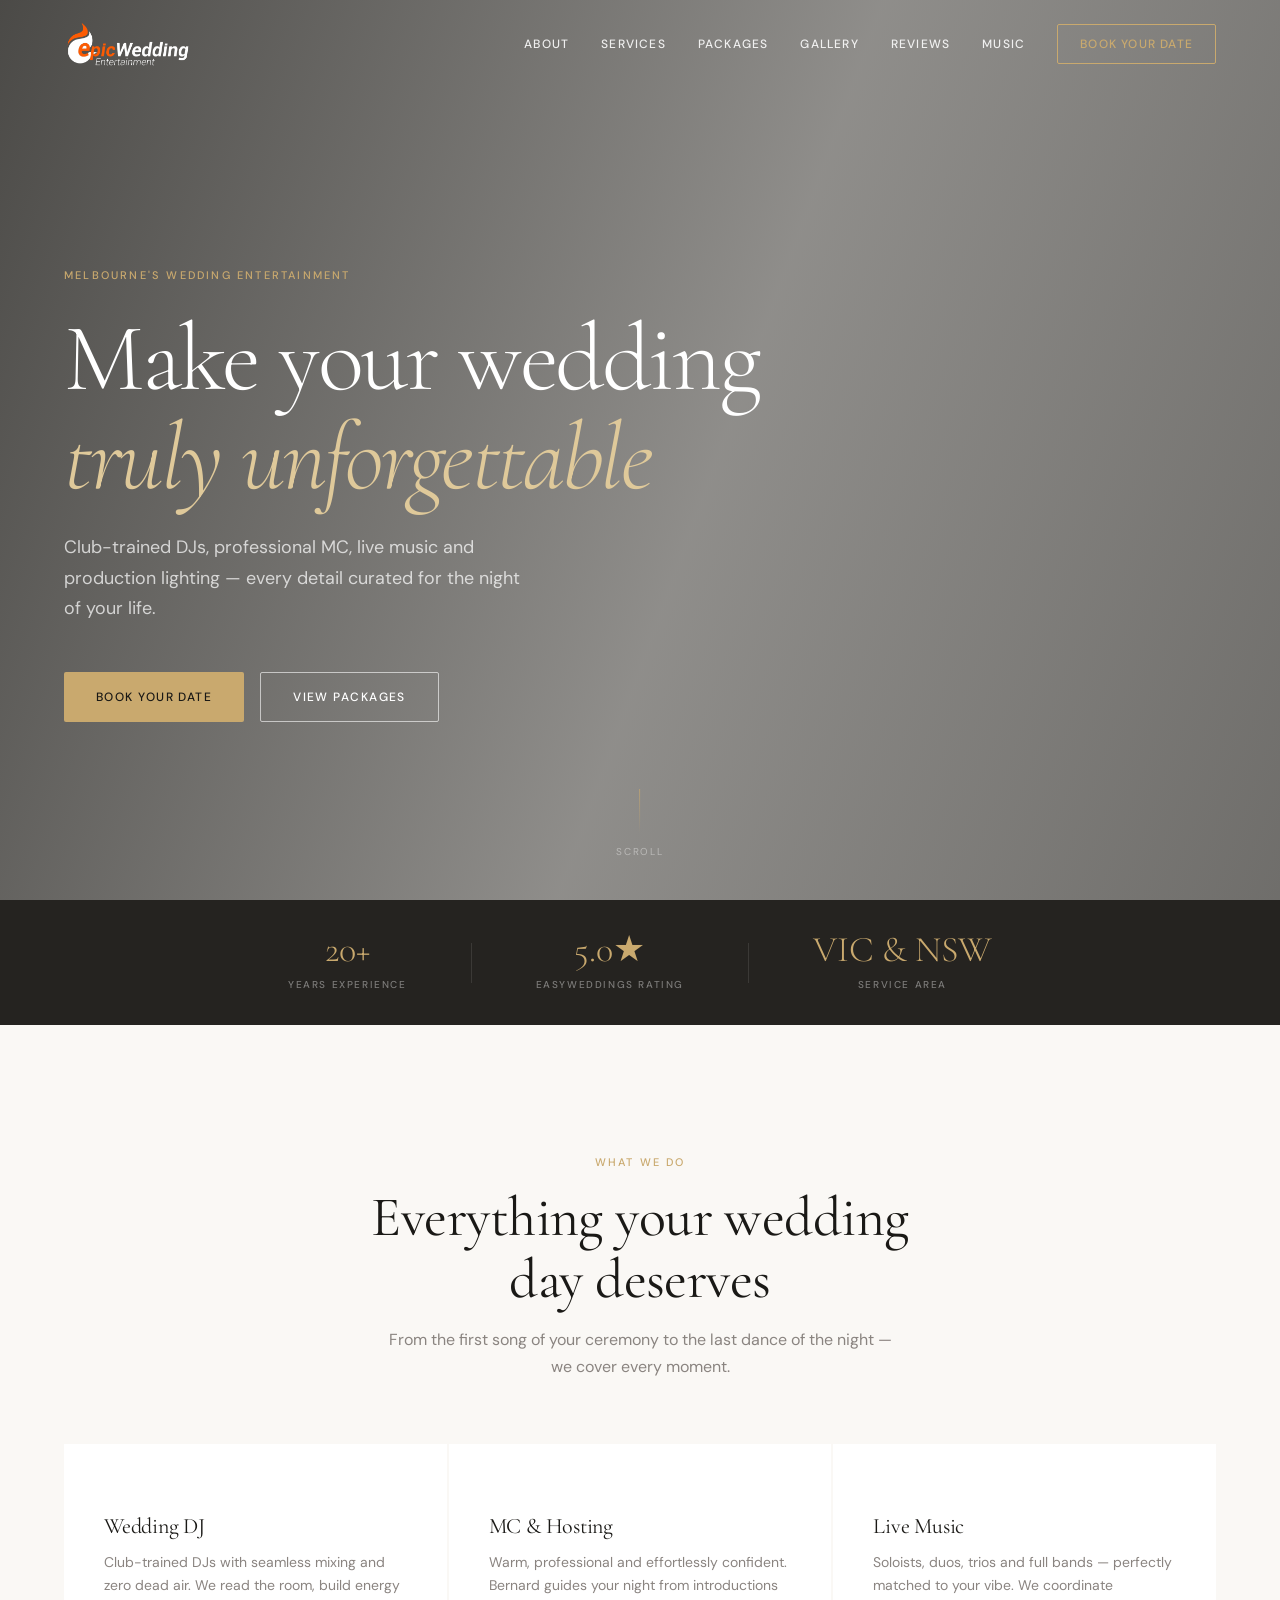
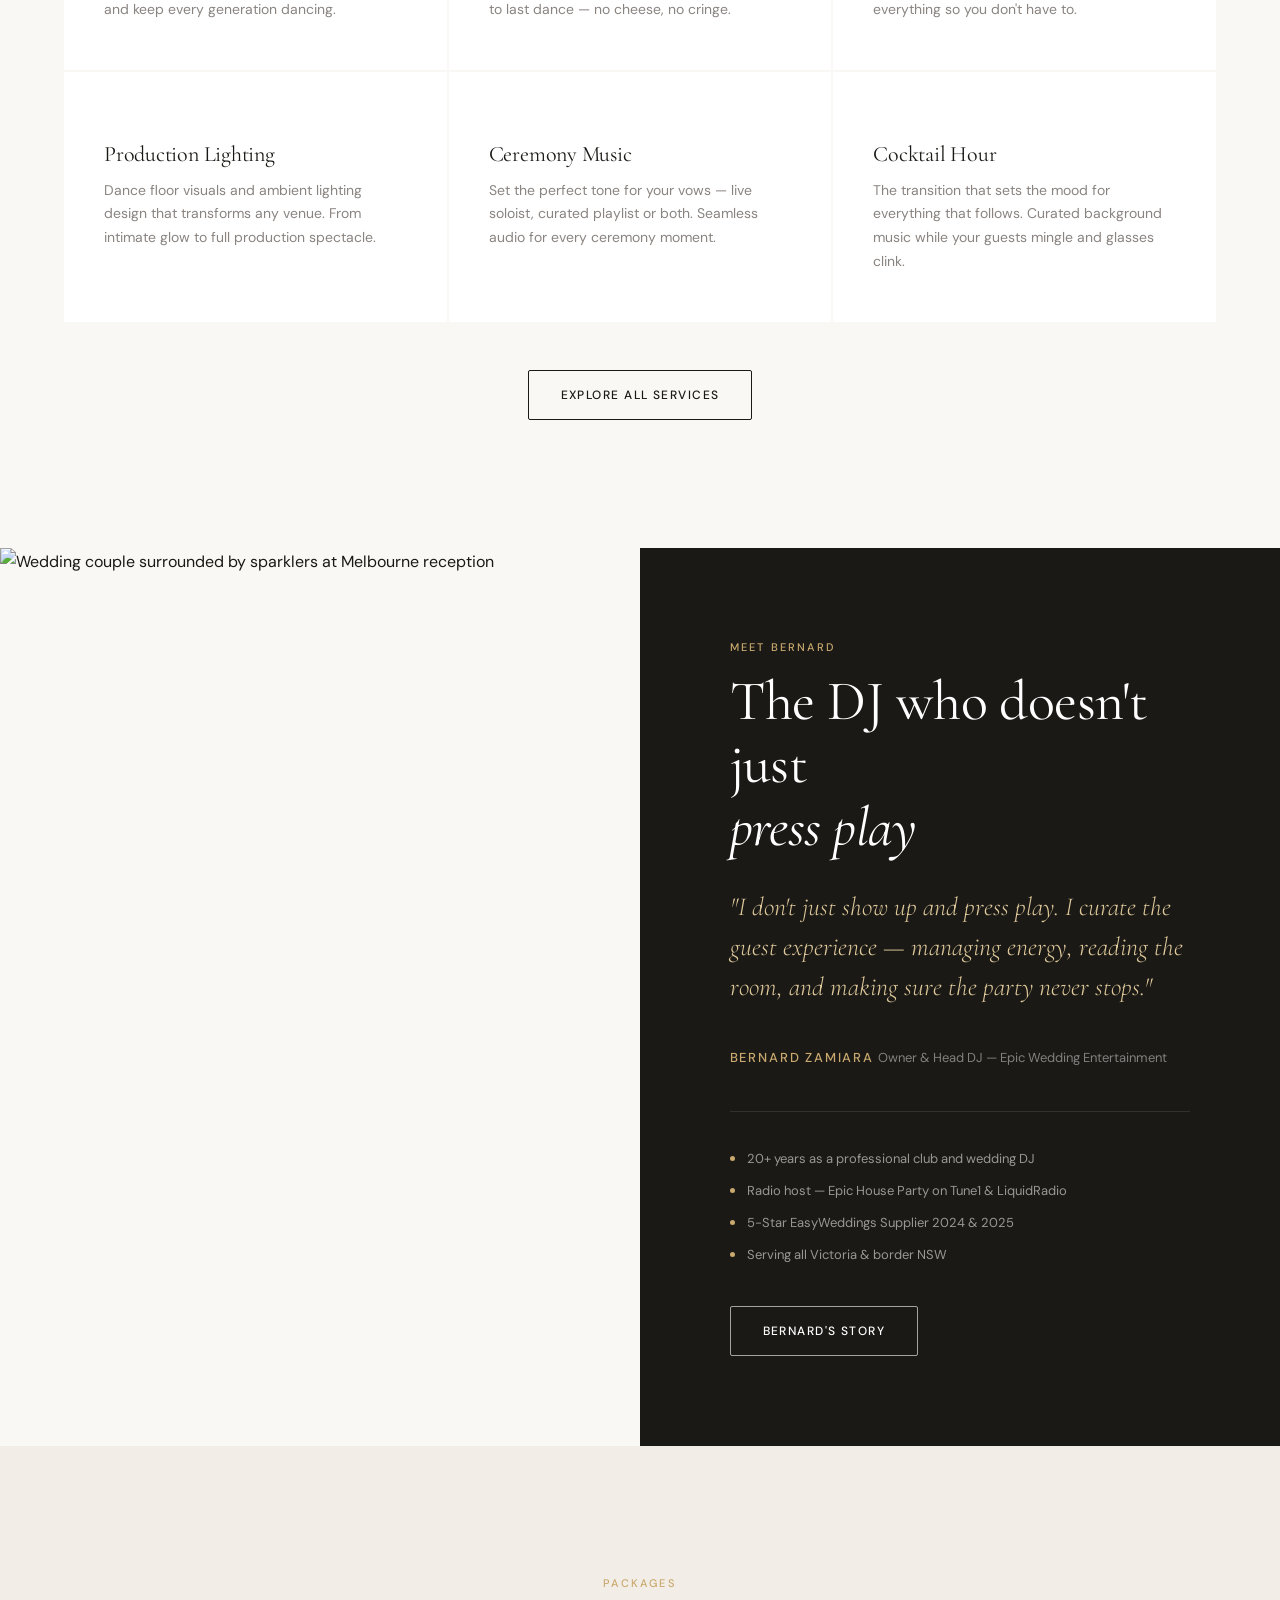
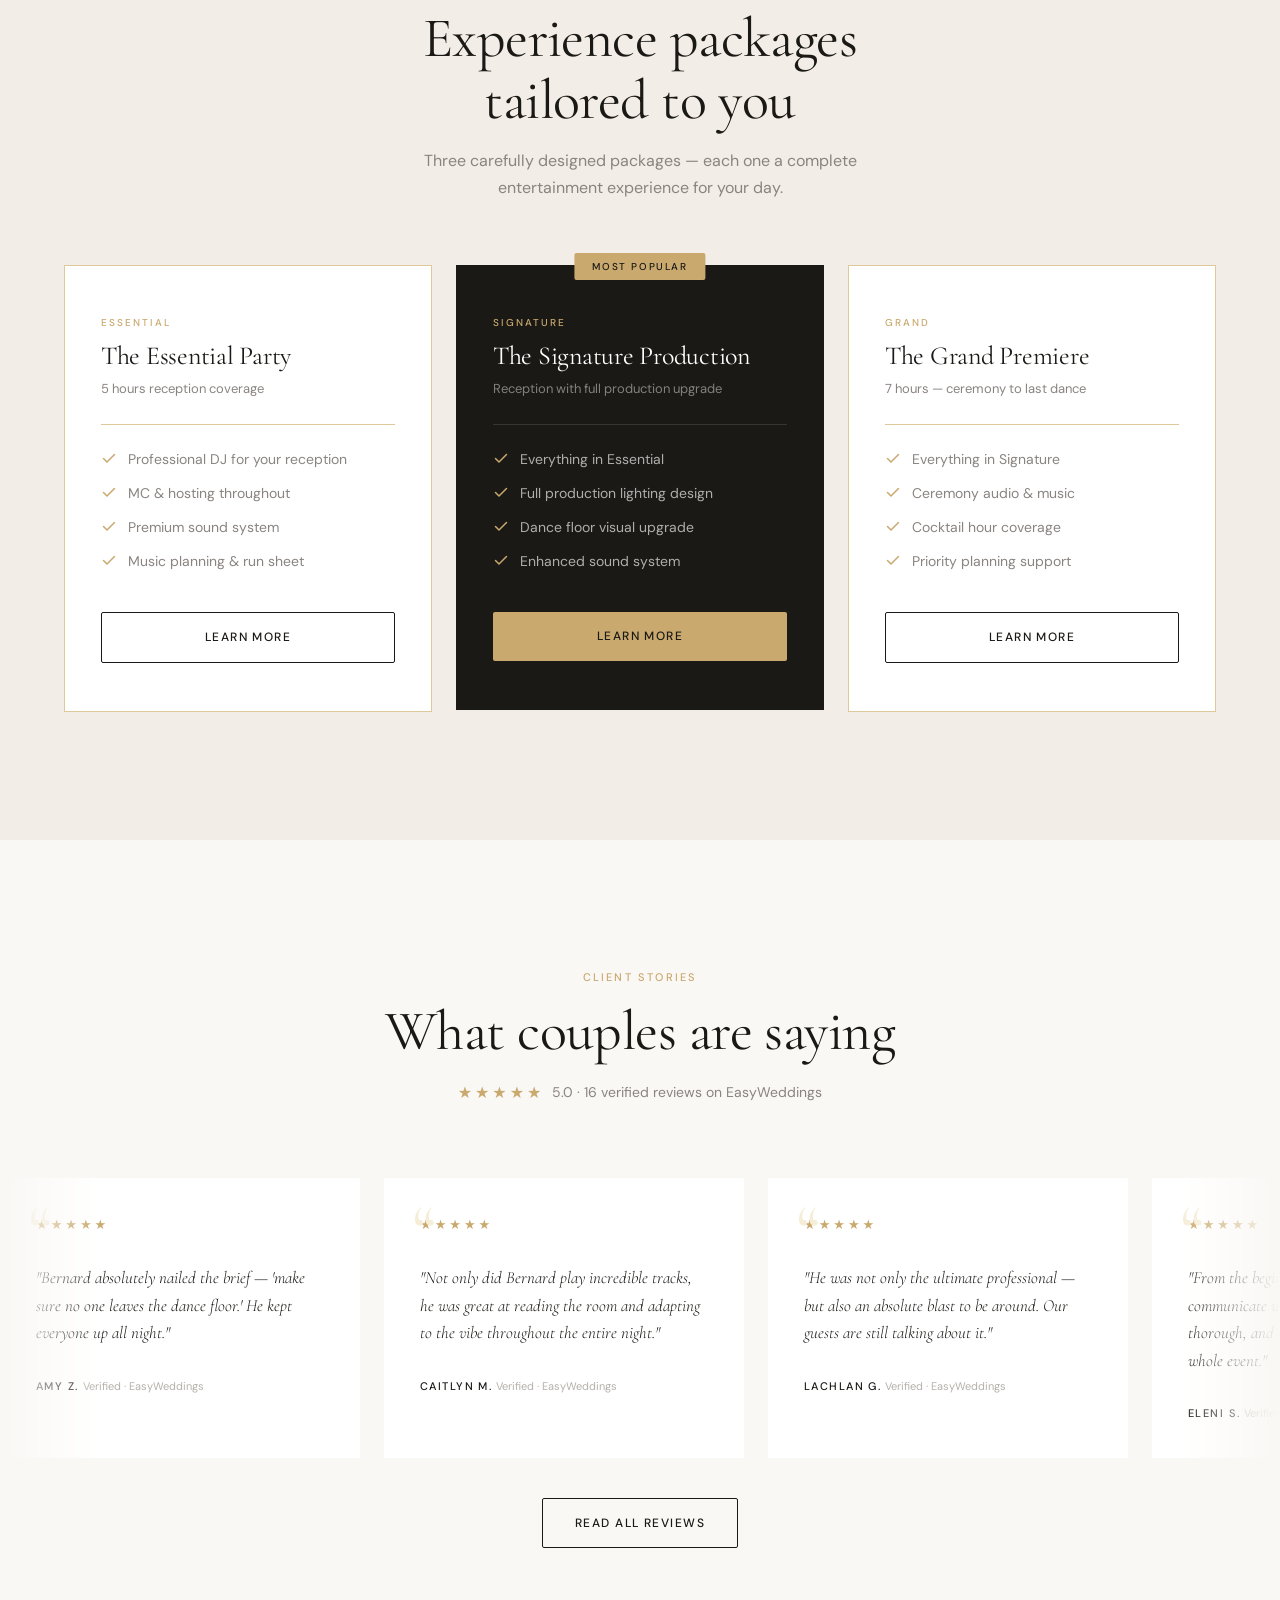
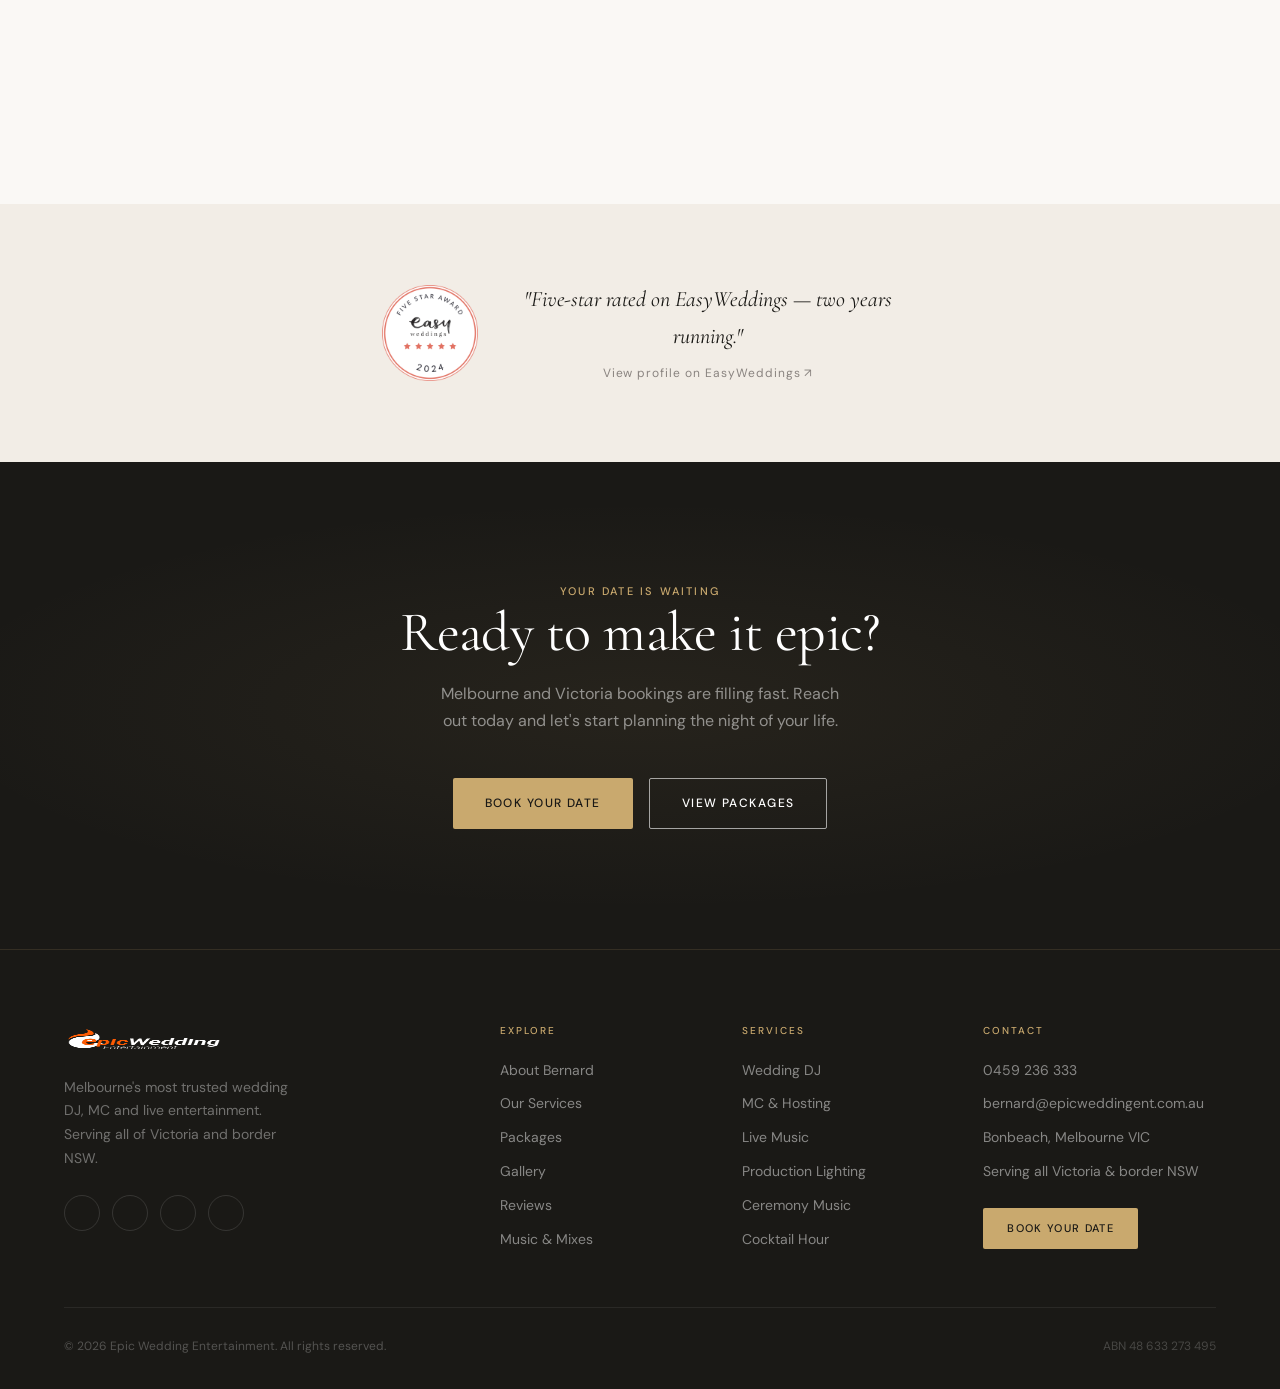
==== commit c7a591b2: "Client notes update: gallery real photos, OzzMixx radio, reviews and contact copy Gallery: replaced " ====
--- a/index.html
+++ b/index.html
@@ -1,4 +1,4 @@
-<!DOCTYPE html>
+﻿<!DOCTYPE html>
 <html lang="en">
 <head>
   <meta charset="UTF-8">
@@ -18,13 +18,13 @@
   <meta property="og:url" content="https://www.epicweddingent.com.au/">
   <meta property="og:title" content="Wedding DJ Melbourne | Epic Wedding Entertainment">
   <meta property="og:description" content="Melbourne's most trusted wedding DJ, MC and live entertainment. 20+ years experience, 5-star rated.">
-  <meta property="og:image" content="https://www.epicweddingent.com.au/assets/images/hero-bg.jpg">
+  <meta property="og:image" content="https://www.epicweddingent.com.au/assets/images/photo-first-dance-bw.jpg">
   <meta property="og:site_name" content="Epic Wedding Entertainment">
   <meta property="og:locale" content="en_AU">
   <meta name="twitter:card" content="summary_large_image">
   <meta name="twitter:title" content="Wedding DJ Melbourne | Epic Wedding Entertainment">
   <meta name="twitter:description" content="Melbourne's most trusted wedding DJ, MC and live entertainment.">
-  <meta name="twitter:image" content="https://www.epicweddingent.com.au/assets/images/hero-bg.jpg">
+  <meta name="twitter:image" content="https://www.epicweddingent.com.au/assets/images/photo-first-dance-bw.jpg">
   <script type="application/ld+json">
   {
     "@context": "https://schema.org",
@@ -35,7 +35,7 @@
         "name": "Epic Wedding Entertainment",
         "url": "https://www.epicweddingent.com.au",
         "logo": "https://www.epicweddingent.com.au/assets/images/logo-dark.png",
-        "image": "https://www.epicweddingent.com.au/assets/images/hero-bg.jpg",
+        "image": "https://www.epicweddingent.com.au/assets/images/photo-first-dance-bw.jpg",
         "description": "Professional wedding DJ, MC and live entertainment services based in Melbourne, Victoria. Serving all of Victoria and border NSW regions with 20+ years of experience.",
         "telephone": "+61459236333",
         "email": "bernard@epicweddingent.com.au",
@@ -372,110 +372,110 @@
         <div class="marquee-card__stars" aria-label="5 stars">★★★★★</div>
         <p class="marquee-card__text">"Bernard absolutely nailed the brief — 'make sure no one leaves the dance floor.' He kept everyone up all night."</p>
         <span class="marquee-card__name">Amy Z.</span>
-        <span class="marquee-card__date">April 2025</span>
+        <span class="marquee-card__date">Verified · EasyWeddings</span>
       </div>
       <div class="marquee-card">
         <div class="marquee-card__stars" aria-label="5 stars">★★★★★</div>
         <p class="marquee-card__text">"Not only did Bernard play incredible tracks, he was great at reading the room and adapting to the vibe throughout the entire night."</p>
         <span class="marquee-card__name">Caitlyn M.</span>
-        <span class="marquee-card__date">March 2025</span>
+        <span class="marquee-card__date">Verified · EasyWeddings</span>
       </div>
       <div class="marquee-card">
         <div class="marquee-card__stars" aria-label="5 stars">★★★★★</div>
         <p class="marquee-card__text">"He was not only the ultimate professional — but also an absolute blast to be around. Our guests are still talking about it."</p>
         <span class="marquee-card__name">Lachlan G.</span>
-        <span class="marquee-card__date">January 2025</span>
+        <span class="marquee-card__date">Verified · EasyWeddings</span>
       </div>
       <div class="marquee-card">
         <div class="marquee-card__stars" aria-label="5 stars">★★★★★</div>
         <p class="marquee-card__text">"From the beginning he was so easy to communicate with — really organised, thorough, and brought such great energy to the whole event."</p>
         <span class="marquee-card__name">Eleni S.</span>
-        <span class="marquee-card__date">November 2025</span>
+        <span class="marquee-card__date">Verified · EasyWeddings</span>
       </div>
       <div class="marquee-card">
         <div class="marquee-card__stars" aria-label="5 stars">★★★★★</div>
         <p class="marquee-card__text">"A club DJ for a wedding — just what we wanted. No cheese, no commentary. Just amazing tunes all night long."</p>
         <span class="marquee-card__name">Leesa &amp; Imre</span>
-        <span class="marquee-card__date">Verified review</span>
+        <span class="marquee-card__date">Verified · EasyWeddings</span>
       </div>
       <div class="marquee-card">
         <div class="marquee-card__stars" aria-label="5 stars">★★★★★</div>
         <p class="marquee-card__text">"Bernard went above and beyond to make our day special. Started early, finished late. Also a great MC — couldn't recommend more highly."</p>
         <span class="marquee-card__name">Sylvia P.</span>
-        <span class="marquee-card__date">November 2024</span>
+        <span class="marquee-card__date">Verified · EasyWeddings</span>
       </div>
       <div class="marquee-card">
         <div class="marquee-card__stars" aria-label="5 stars">★★★★★</div>
         <p class="marquee-card__text">"Dealing with Epic was a breeze. Very professional, nothing was a problem. 10 out of 10, five-star service."</p>
         <span class="marquee-card__name">Ruby &amp; Von</span>
-        <span class="marquee-card__date">Verified review</span>
+        <span class="marquee-card__date">Verified · EasyWeddings</span>
       </div>
       <div class="marquee-card">
         <div class="marquee-card__stars" aria-label="5 stars">★★★★★</div>
         <p class="marquee-card__text">"Knew exactly what to play and when. Had everyone dancing all night long. An absolute professional and a genuinely lovely person."</p>
         <span class="marquee-card__name">Aaron &amp; Kyle</span>
-        <span class="marquee-card__date">Verified review</span>
+        <span class="marquee-card__date">Verified · EasyWeddings</span>
       </div>
       <div class="marquee-card">
         <div class="marquee-card__stars" aria-label="5 stars">★★★★★</div>
         <p class="marquee-card__text">"Our wedding really was epic. The party never stopped and every single song felt perfectly chosen for the moment."</p>
         <span class="marquee-card__name">Millie &amp; Liam</span>
-        <span class="marquee-card__date">Verified review</span>
+        <span class="marquee-card__date">Verified · EasyWeddings</span>
       </div>
       <!-- Set 2 — duplicate for seamless loop -->
       <div class="marquee-card" aria-hidden="true">
         <div class="marquee-card__stars">★★★★★</div>
         <p class="marquee-card__text">"Bernard absolutely nailed the brief — 'make sure no one leaves the dance floor.' He kept everyone up all night."</p>
         <span class="marquee-card__name">Amy Z.</span>
-        <span class="marquee-card__date">April 2025</span>
+        <span class="marquee-card__date">Verified · EasyWeddings</span>
       </div>
       <div class="marquee-card" aria-hidden="true">
         <div class="marquee-card__stars">★★★★★</div>
         <p class="marquee-card__text">"Not only did Bernard play incredible tracks, he was great at reading the room and adapting to the vibe throughout the entire night."</p>
         <span class="marquee-card__name">Caitlyn M.</span>
-        <span class="marquee-card__date">March 2025</span>
+        <span class="marquee-card__date">Verified · EasyWeddings</span>
       </div>
       <div class="marquee-card" aria-hidden="true">
         <div class="marquee-card__stars">★★★★★</div>
         <p class="marquee-card__text">"He was not only the ultimate professional — but also an absolute blast to be around. Our guests are still talking about it."</p>
         <span class="marquee-card__name">Lachlan G.</span>
-        <span class="marquee-card__date">January 2025</span>
+        <span class="marquee-card__date">Verified · EasyWeddings</span>
       </div>
       <div class="marquee-card" aria-hidden="true">
         <div class="marquee-card__stars">★★★★★</div>
         <p class="marquee-card__text">"From the beginning he was so easy to communicate with — really organised, thorough, and brought such great energy to the whole event."</p>
         <span class="marquee-card__name">Eleni S.</span>
-        <span class="marquee-card__date">November 2025</span>
+        <span class="marquee-card__date">Verified · EasyWeddings</span>
       </div>
       <div class="marquee-card" aria-hidden="true">
         <div class="marquee-card__stars">★★★★★</div>
         <p class="marquee-card__text">"A club DJ for a wedding — just what we wanted. No cheese, no commentary. Just amazing tunes all night long."</p>
         <span class="marquee-card__name">Leesa &amp; Imre</span>
-        <span class="marquee-card__date">Verified review</span>
+        <span class="marquee-card__date">Verified · EasyWeddings</span>
       </div>
       <div class="marquee-card" aria-hidden="true">
         <div class="marquee-card__stars">★★★★★</div>
         <p class="marquee-card__text">"Bernard went above and beyond to make our day special. Started early, finished late. Also a great MC — couldn't recommend more highly."</p>
         <span class="marquee-card__name">Sylvia P.</span>
-        <span class="marquee-card__date">November 2024</span>
+        <span class="marquee-card__date">Verified · EasyWeddings</span>
       </div>
       <div class="marquee-card" aria-hidden="true">
         <div class="marquee-card__stars">★★★★★</div>
         <p class="marquee-card__text">"Dealing with Epic was a breeze. Very professional, nothing was a problem. 10 out of 10, five-star service."</p>
         <span class="marquee-card__name">Ruby &amp; Von</span>
-        <span class="marquee-card__date">Verified review</span>
+        <span class="marquee-card__date">Verified · EasyWeddings</span>
       </div>
       <div class="marquee-card" aria-hidden="true">
         <div class="marquee-card__stars">★★★★★</div>
         <p class="marquee-card__text">"Knew exactly what to play and when. Had everyone dancing all night long. An absolute professional and a genuinely lovely person."</p>
         <span class="marquee-card__name">Aaron &amp; Kyle</span>
-        <span class="marquee-card__date">Verified review</span>
+        <span class="marquee-card__date">Verified · EasyWeddings</span>
       </div>
       <div class="marquee-card" aria-hidden="true">
         <div class="marquee-card__stars">★★★★★</div>
         <p class="marquee-card__text">"Our wedding really was epic. The party never stopped and every single song felt perfectly chosen for the moment."</p>
         <span class="marquee-card__name">Millie &amp; Liam</span>
-        <span class="marquee-card__date">Verified review</span>
+        <span class="marquee-card__date">Verified · EasyWeddings</span>
       </div>
     </div>
   </div>
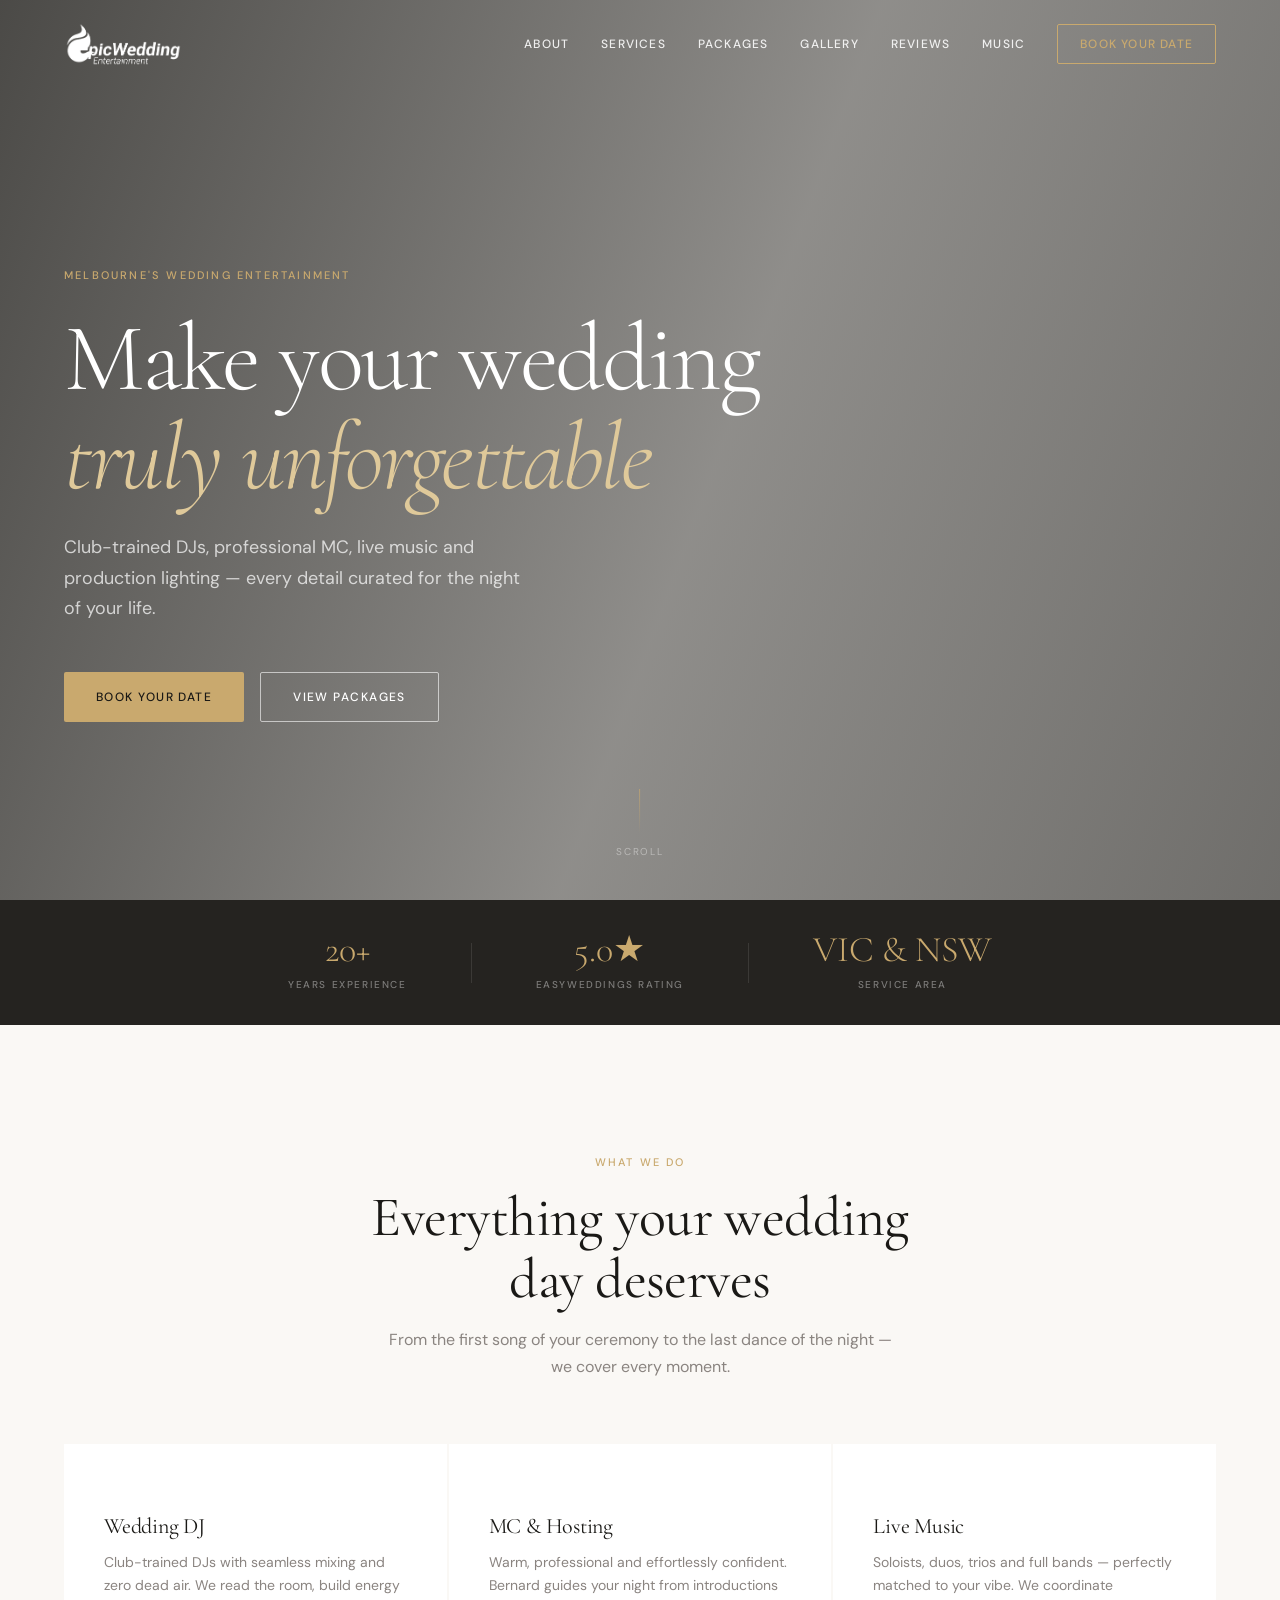
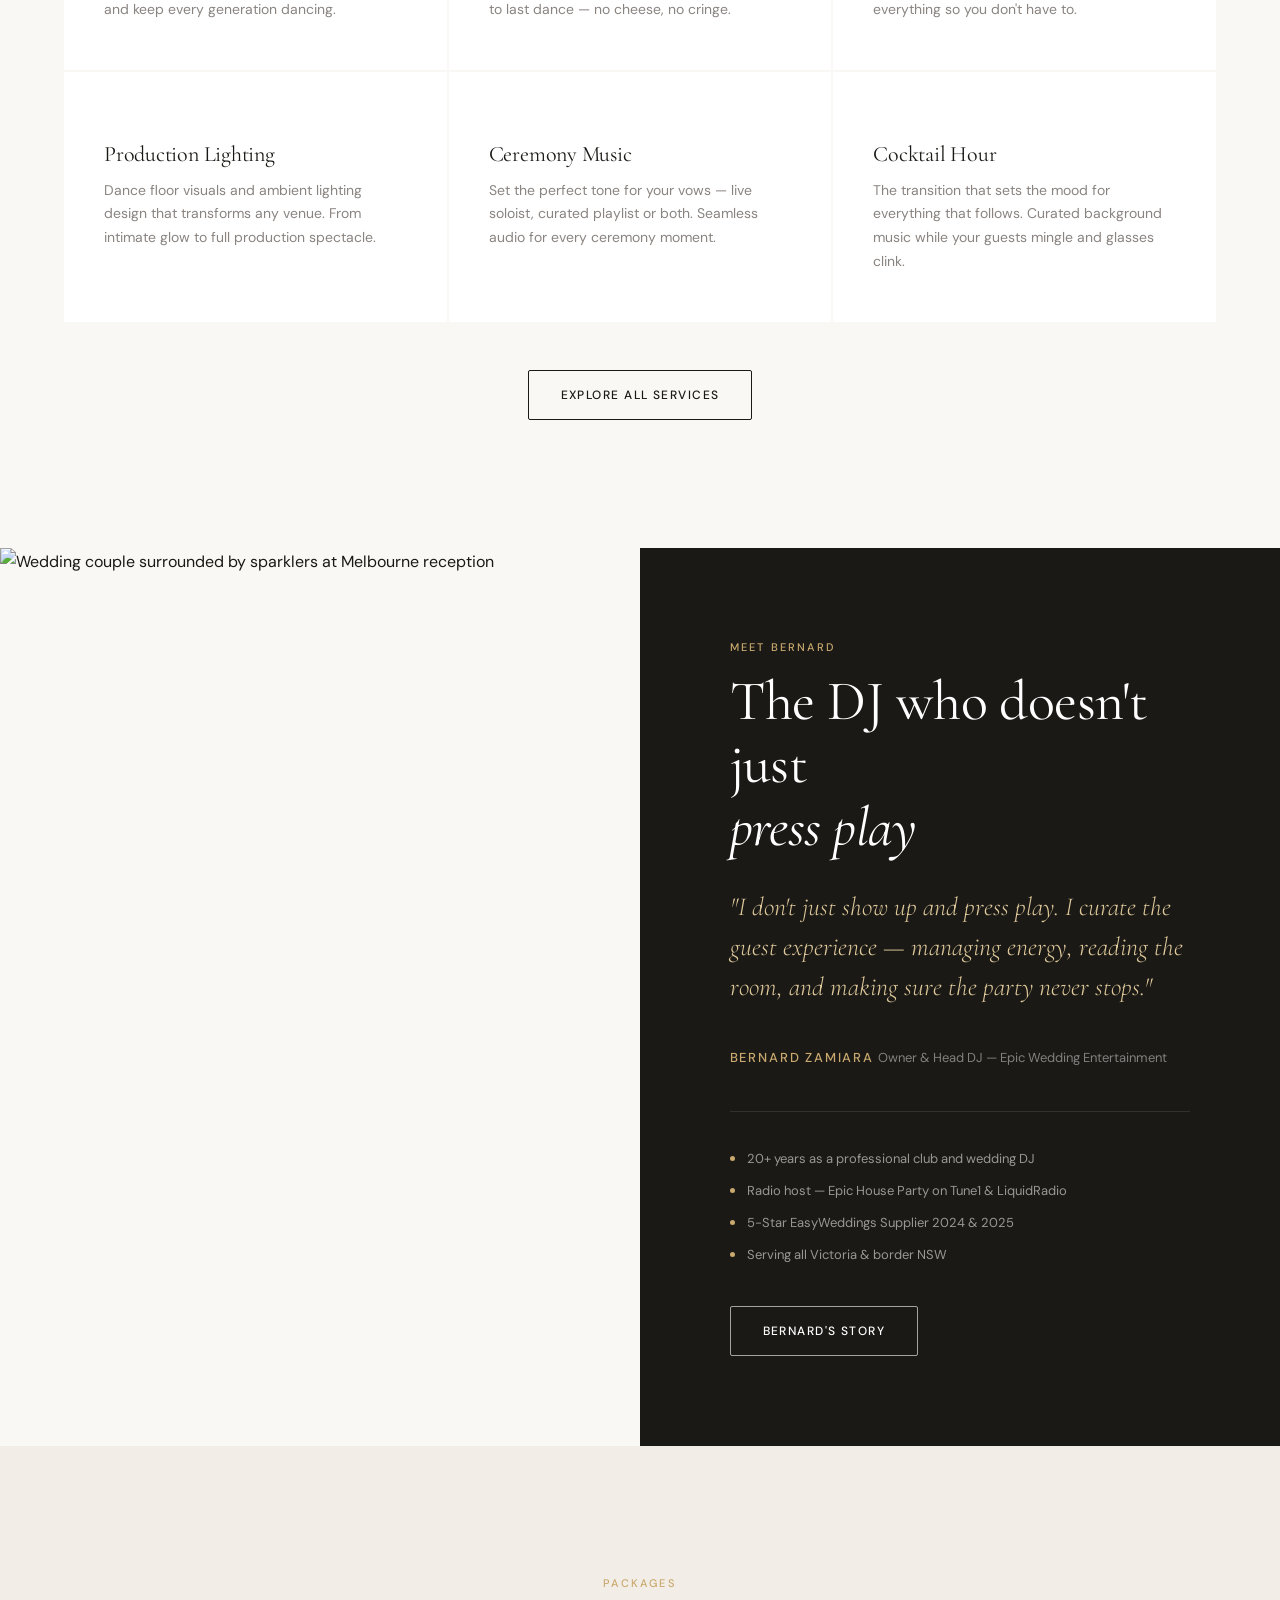
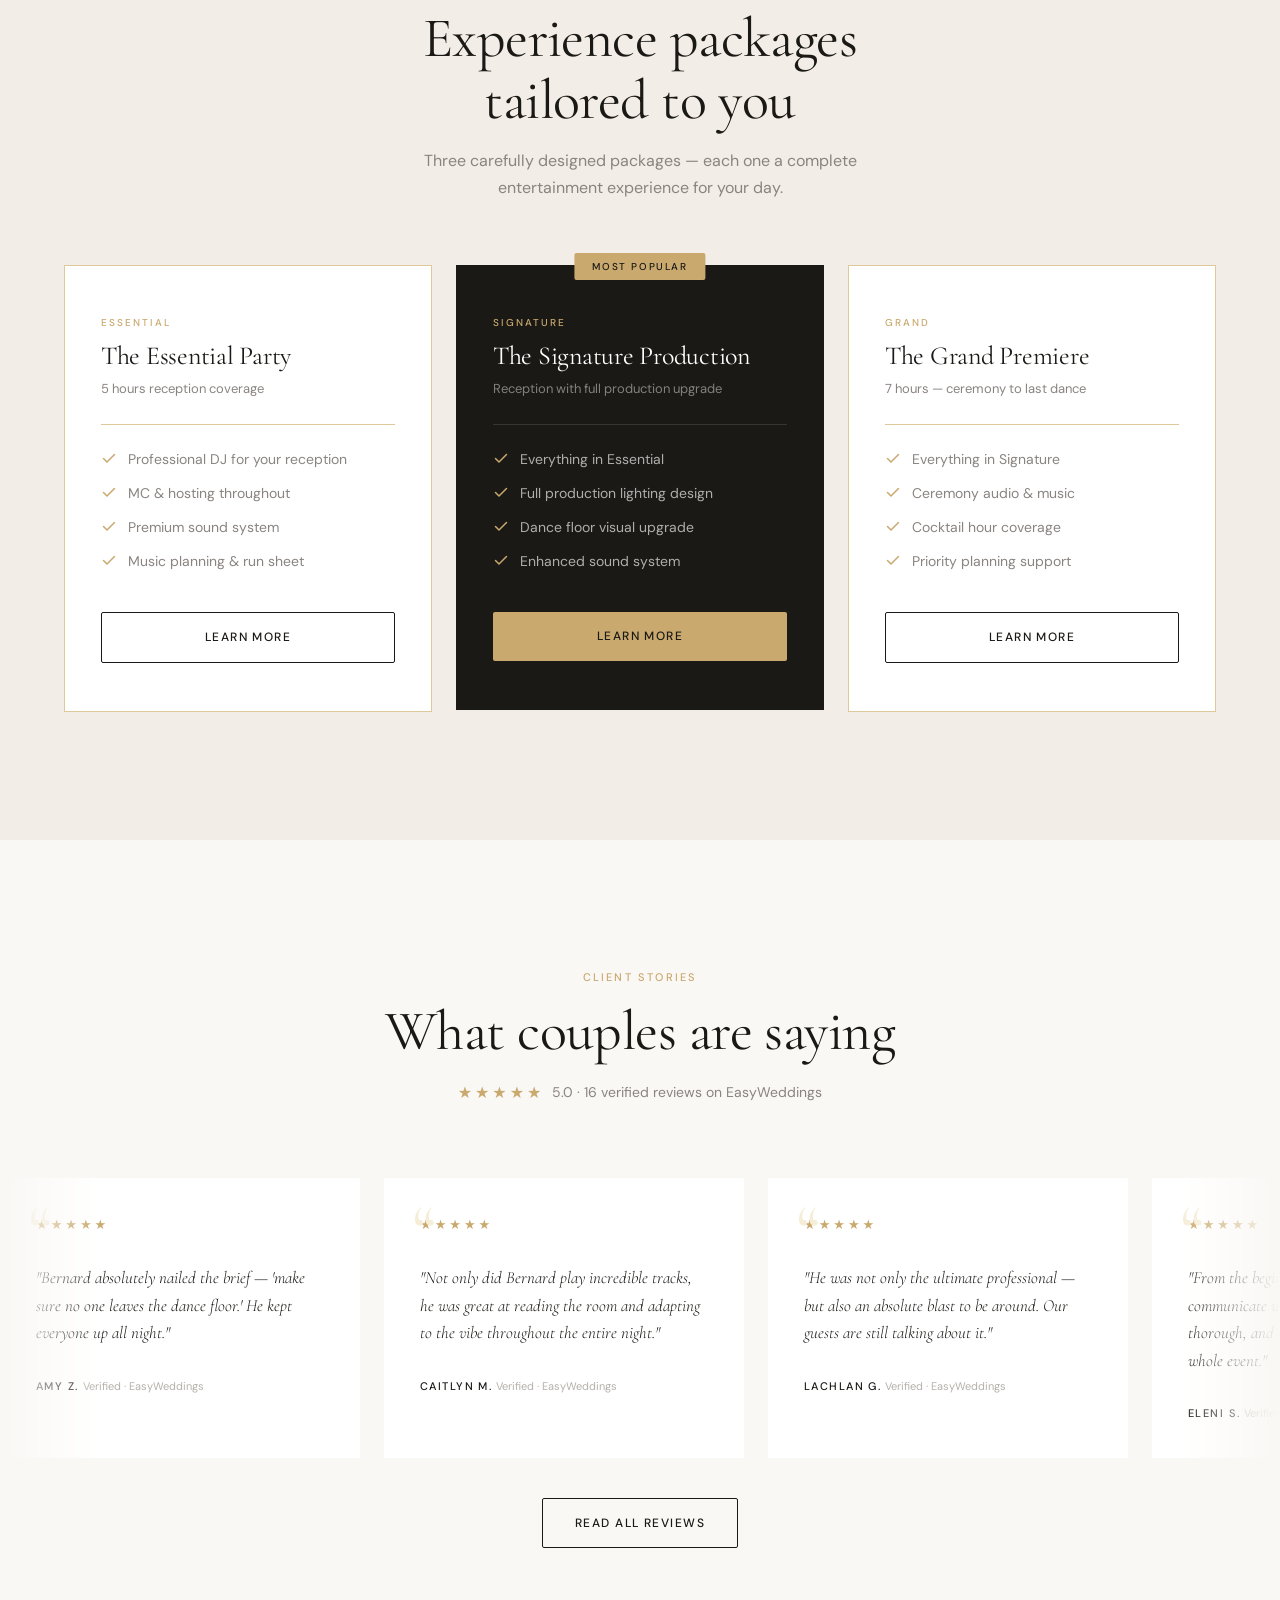
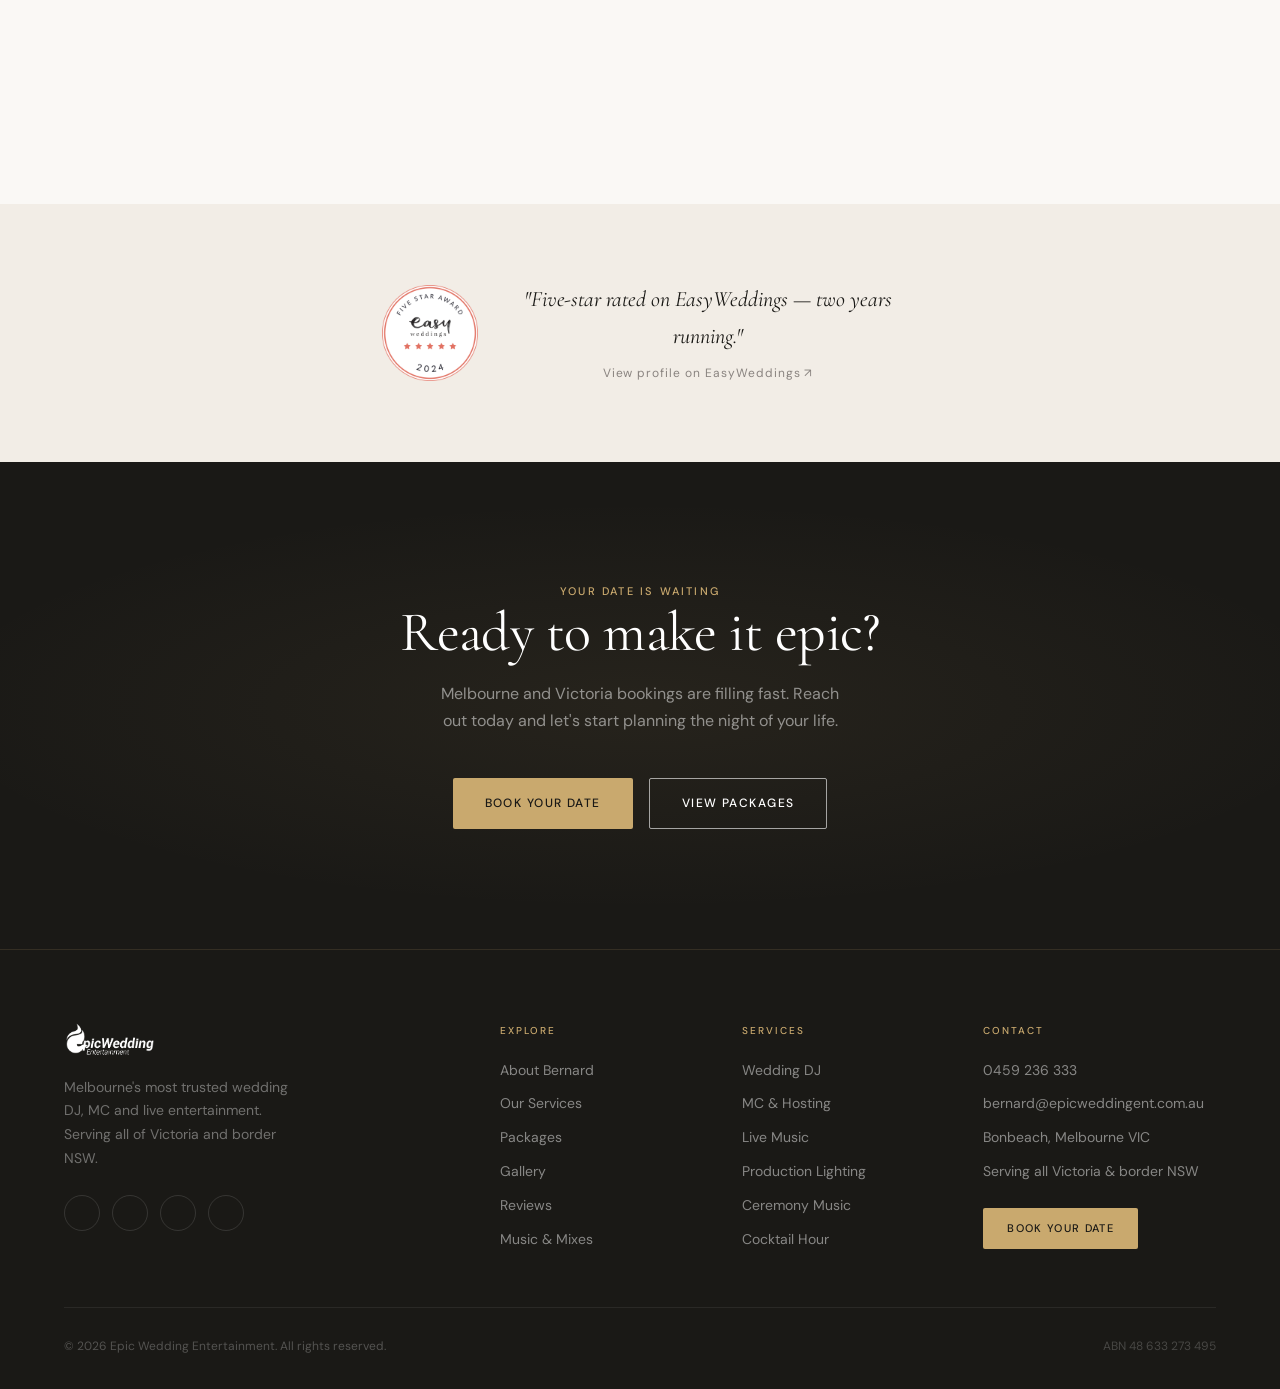
==== commit f0b473e4: "Fix logo distortion: single-logo approach with CSS filter Replaced broken dual-logo system (logo-whi" ====
--- a/index.html
+++ b/index.html
@@ -121,10 +121,7 @@
 <!-- NAV -->
 <nav class="nav" role="navigation" aria-label="Main navigation">
   <div class="nav__inner">
-    <a href="/" class="nav__logo" aria-label="Epic Wedding Entertainment home" style="position:relative;height:72px;display:flex;align-items:center;">
-      <img src="assets/images/logo-white.png" alt="Epic Wedding Entertainment" class="nav__logo-white">
-      <img src="assets/images/logo-dark.png" alt="Epic Wedding Entertainment" class="nav__logo-dark">
-    </a>
+    <a href="/" class="nav__logo" aria-label="Epic Wedding Entertainment home"><img src="assets/images/logo-dark.png" alt="Epic Wedding Entertainment"></a>
     <div class="nav__links">
       <a href="about/">About</a>
       <a href="services/">Services</a>
@@ -520,7 +517,7 @@
     <div class="footer__grid">
       <div>
         <div class="footer__logo">
-          <img src="assets/images/logo-white.png" alt="Epic Wedding Entertainment" width="160" height="34" loading="lazy">
+          <img src="assets/images/logo-dark.png" alt="Epic Wedding Entertainment" loading="lazy">
         </div>
         <p class="footer__tagline">Melbourne's most trusted wedding DJ, MC and live entertainment. Serving all of Victoria and border NSW.</p>
         <div class="footer__social">
--- a/assets/css/main.css
+++ b/assets/css/main.css
@@ -51,10 +51,8 @@
   width: 100%; max-width: var(--max-w); margin-inline: auto; padding-inline: var(--gutter);
 }
 .nav__logo { line-height: 0; }
-.nav__logo-white { height: 72px; width: auto; transition: opacity var(--t); }
-.nav__logo-dark { height: 72px; width: auto; position: absolute; opacity: 0; transition: opacity var(--t); }
-.nav.scrolled .nav__logo-white { opacity: 0; }
-.nav.scrolled .nav__logo-dark { opacity: 1; }
+.nav__logo img { height: 44px; width: auto; transition: filter var(--t); filter: brightness(0) invert(1); }
+.nav.scrolled .nav__logo img { filter: none; }
 .nav__links { display: flex; align-items: center; gap: 32px; }
 .nav__links a {
   font-size: 12px; font-weight: 500; letter-spacing: 0.1em; text-transform: uppercase;
@@ -281,7 +279,7 @@
 /* ─── Footer ─── */
 .footer { background: var(--charcoal); border-top: 1px solid rgba(201,169,110,0.15); padding: 72px 0 32px; }
 .footer__grid { display: grid; grid-template-columns: 2fr 1fr 1fr 1.2fr; gap: 48px; margin-bottom: 56px; }
-.footer__logo img { height: 34px; margin-bottom: 20px; }
+.footer__logo img { height: 34px; width: auto; margin-bottom: 20px; filter: brightness(0) invert(1); }
 .footer__tagline { font-size: 14px; color: rgba(255,255,255,0.38); line-height: 1.7; max-width: 240px; }
 .footer__social { display: flex; gap: 12px; margin-top: 24px; }
 .footer__social a {
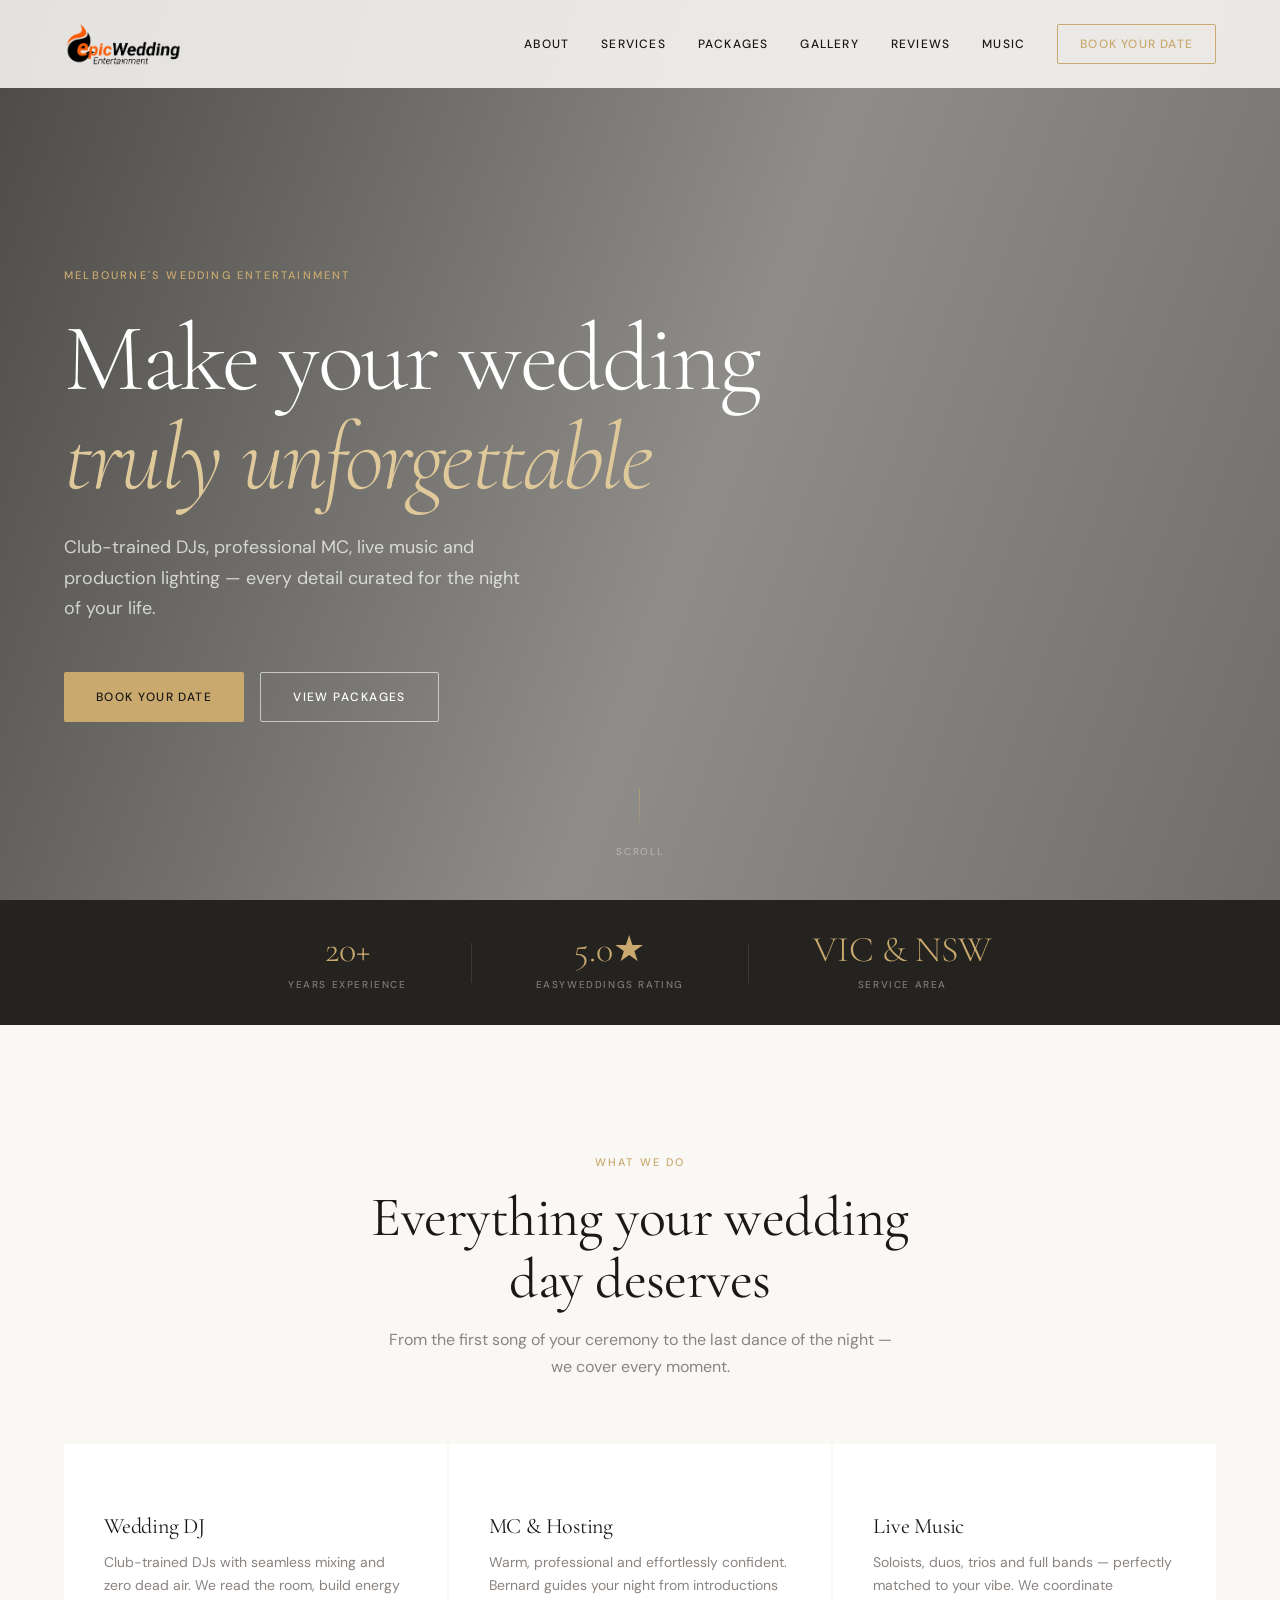
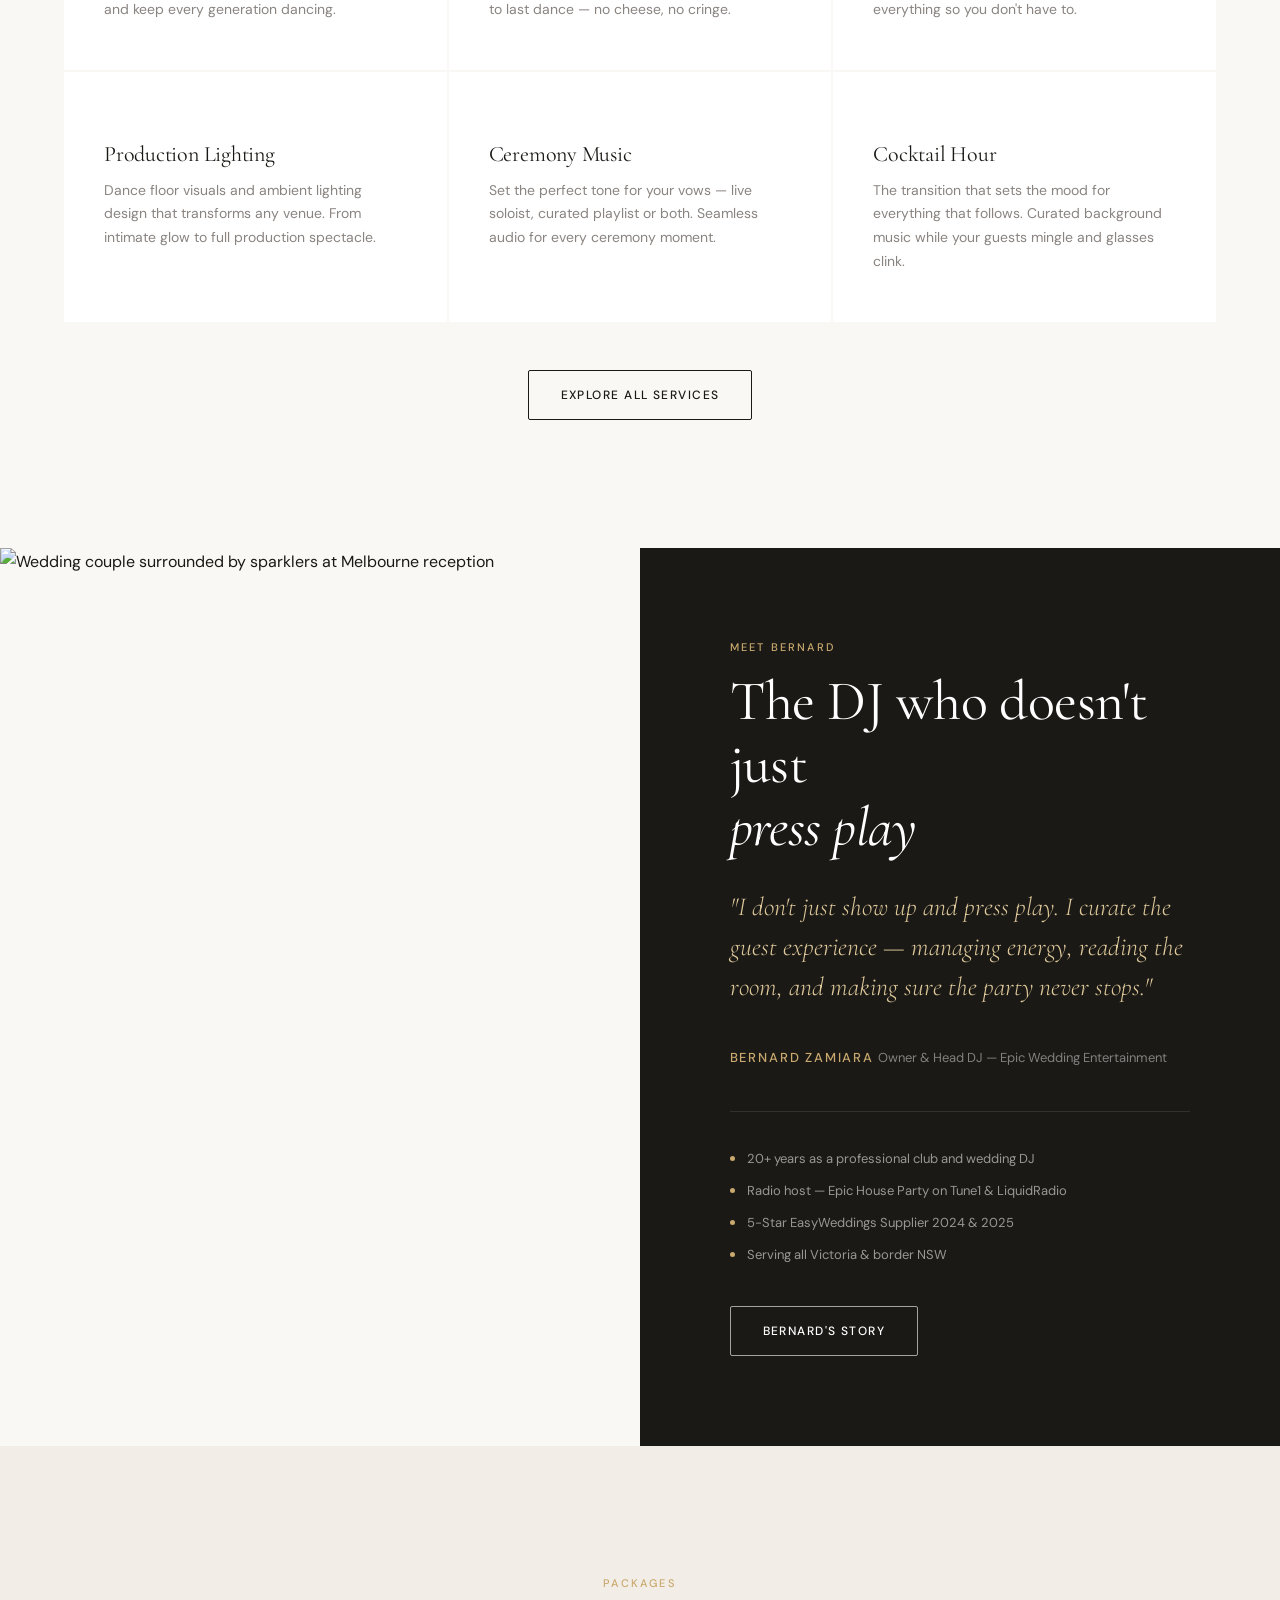
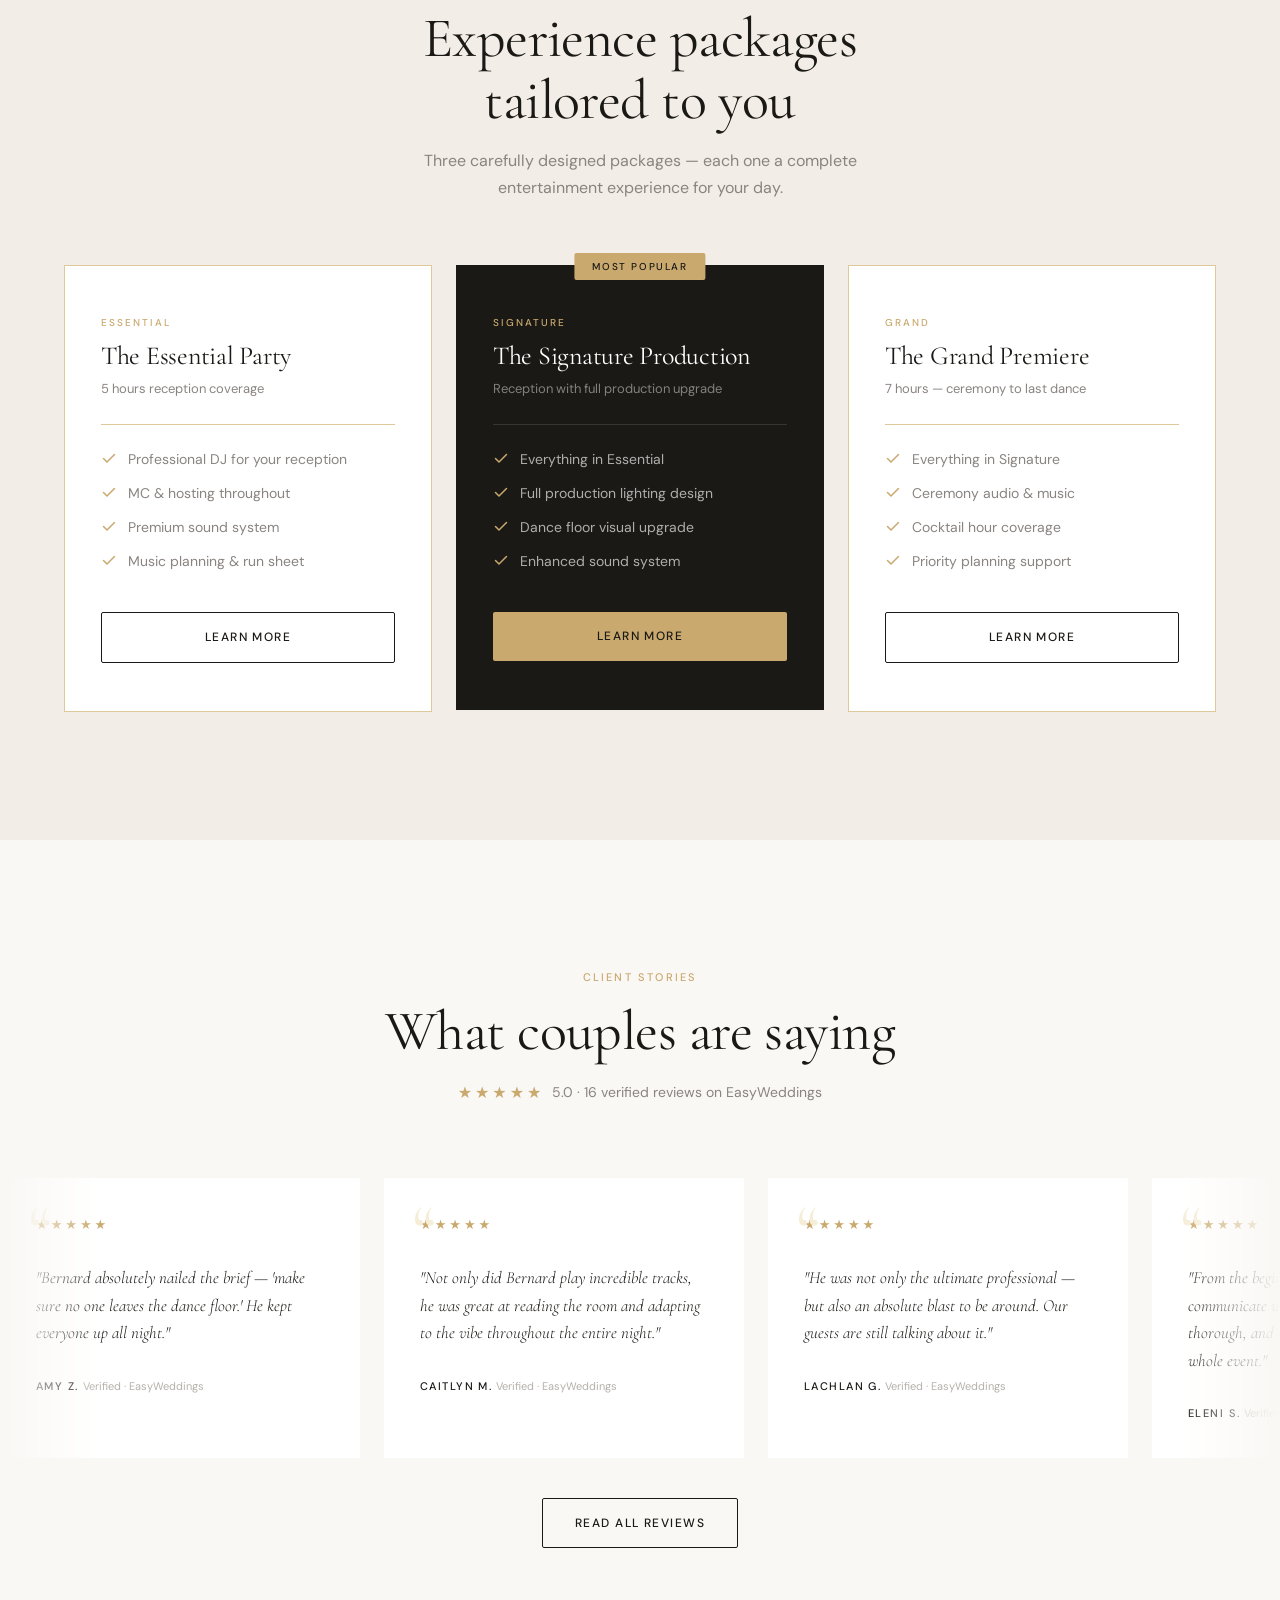
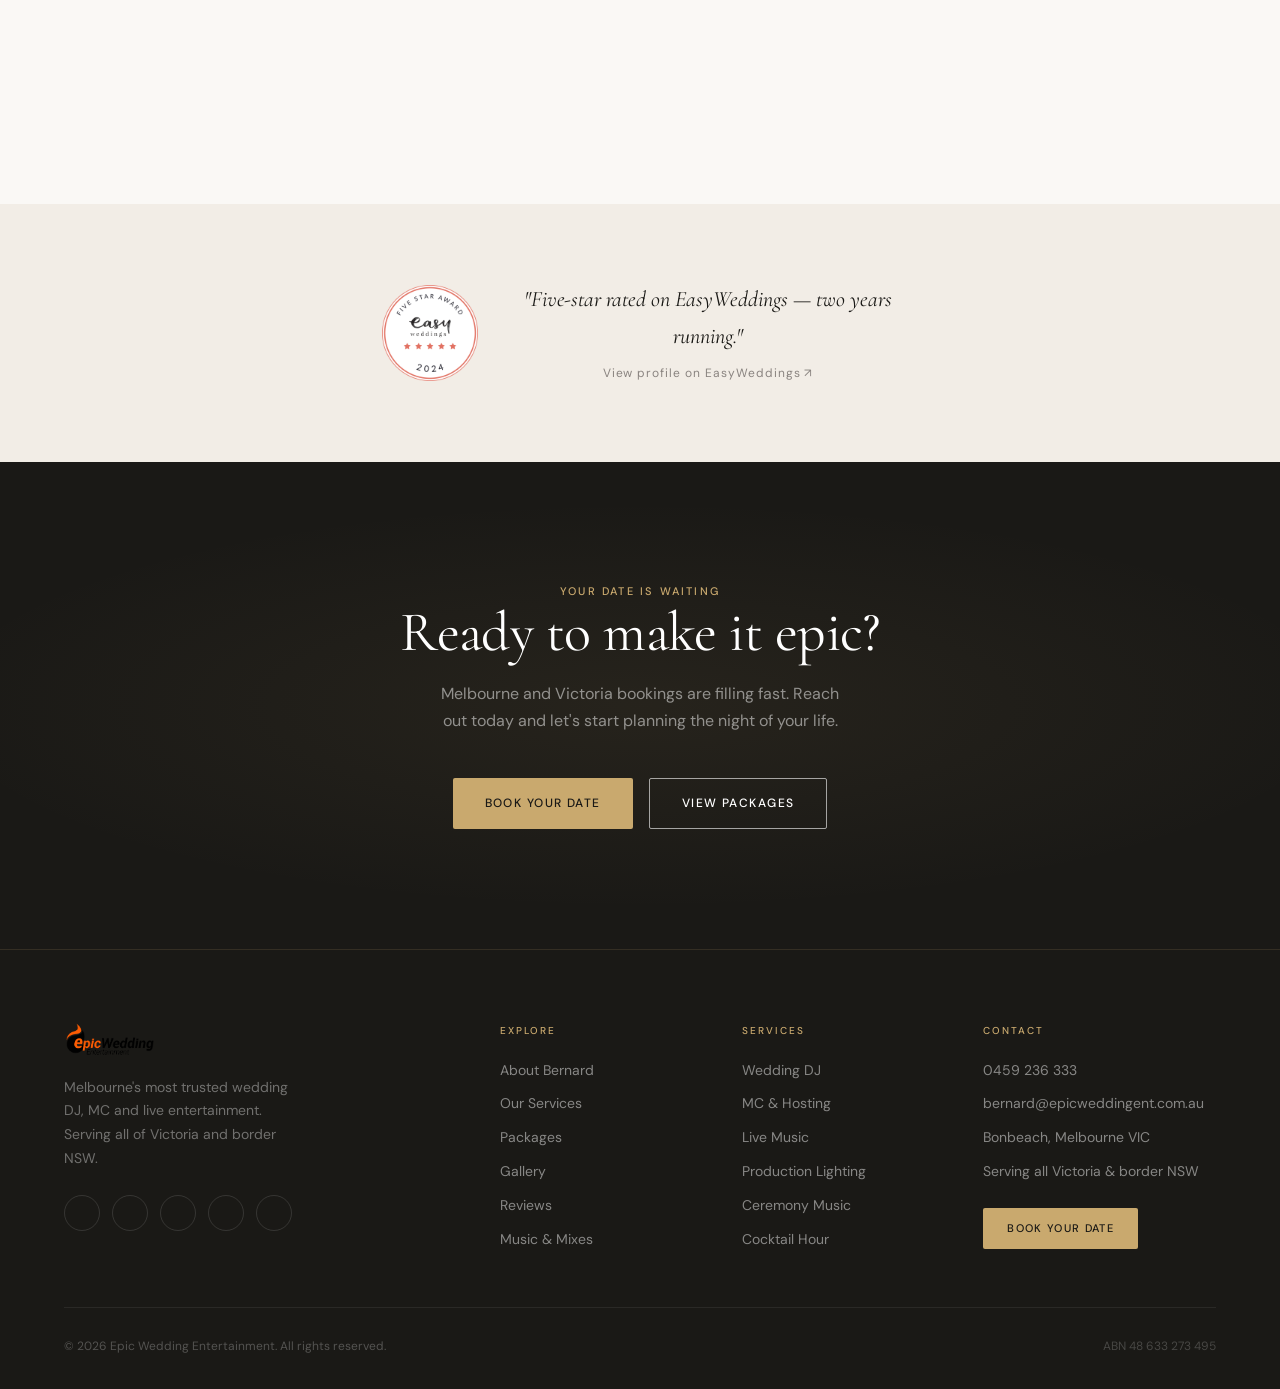
==== commit 6e382e2d: "Logo full-colour always + SoundCloud + SEO updates - Logo: frosted glass nav (rgba ivory 88% + backd" ====
--- a/index.html
+++ b/index.html
@@ -94,6 +94,7 @@
           "https://www.instagram.com/epicweddingentertainment/",
           "https://www.tiktok.com/@epicweddingent",
           "https://au.pinterest.com/0ojccp57dla4opyq0hb8r2fdurk0x8",
+          "https://soundcloud.com/epic-wedding-ent",
           "https://www.easyweddings.com.au/WeddingMusic/Melbourne/EpicWeddingEntertainment/"
         ]
       },
@@ -533,6 +534,9 @@
           <a href="https://au.pinterest.com/0ojccp57dla4opyq0hb8r2fdurk0x8" target="_blank" rel="noopener" aria-label="Pinterest">
             <i class="ti ti-brand-pinterest" aria-hidden="true"></i>
           </a>
+          <a href="https://soundcloud.com/epic-wedding-ent" target="_blank" rel="noopener" aria-label="SoundCloud">
+            <i class="ti ti-brand-soundcloud" aria-hidden="true"></i>
+          </a>
         </div>
       </div>
       <div>
--- a/assets/css/main.css
+++ b/assets/css/main.css
@@ -43,20 +43,20 @@
 .nav {
   position: fixed; inset: 0 0 auto; z-index: 200;
   height: var(--nav-h); display: flex; align-items: center;
-  transition: background var(--t), box-shadow var(--t);
-}
-.nav.scrolled { background: var(--ivory); box-shadow: 0 1px 0 rgba(0,0,0,0.07); }
+  background: rgba(250,248,245,0.88); backdrop-filter: blur(12px); -webkit-backdrop-filter: blur(12px);
+  transition: background var(--t), box-shadow var(--t), backdrop-filter var(--t);
+}
+.nav.scrolled { background: var(--ivory); box-shadow: 0 1px 0 rgba(0,0,0,0.07); backdrop-filter: none; -webkit-backdrop-filter: none; }
 .nav__inner {
   display: flex; align-items: center; justify-content: space-between;
   width: 100%; max-width: var(--max-w); margin-inline: auto; padding-inline: var(--gutter);
 }
 .nav__logo { line-height: 0; }
-.nav__logo img { height: 44px; width: auto; transition: filter var(--t); filter: brightness(0) invert(1); }
-.nav.scrolled .nav__logo img { filter: none; }
+.nav__logo img { height: 44px; width: auto; }
 .nav__links { display: flex; align-items: center; gap: 32px; }
 .nav__links a {
   font-size: 12px; font-weight: 500; letter-spacing: 0.1em; text-transform: uppercase;
-  color: rgba(255,255,255,0.88); transition: color var(--t);
+  color: var(--charcoal); transition: color var(--t);
 }
 .nav.scrolled .nav__links a { color: var(--charcoal); }
 .nav__links a:hover { color: var(--gold); }
@@ -279,7 +279,7 @@
 /* ─── Footer ─── */
 .footer { background: var(--charcoal); border-top: 1px solid rgba(201,169,110,0.15); padding: 72px 0 32px; }
 .footer__grid { display: grid; grid-template-columns: 2fr 1fr 1fr 1.2fr; gap: 48px; margin-bottom: 56px; }
-.footer__logo img { height: 34px; width: auto; margin-bottom: 20px; filter: brightness(0) invert(1); }
+.footer__logo img { height: 34px; width: auto; margin-bottom: 20px; }
 .footer__tagline { font-size: 14px; color: rgba(255,255,255,0.38); line-height: 1.7; max-width: 240px; }
 .footer__social { display: flex; gap: 12px; margin-top: 24px; }
 .footer__social a {
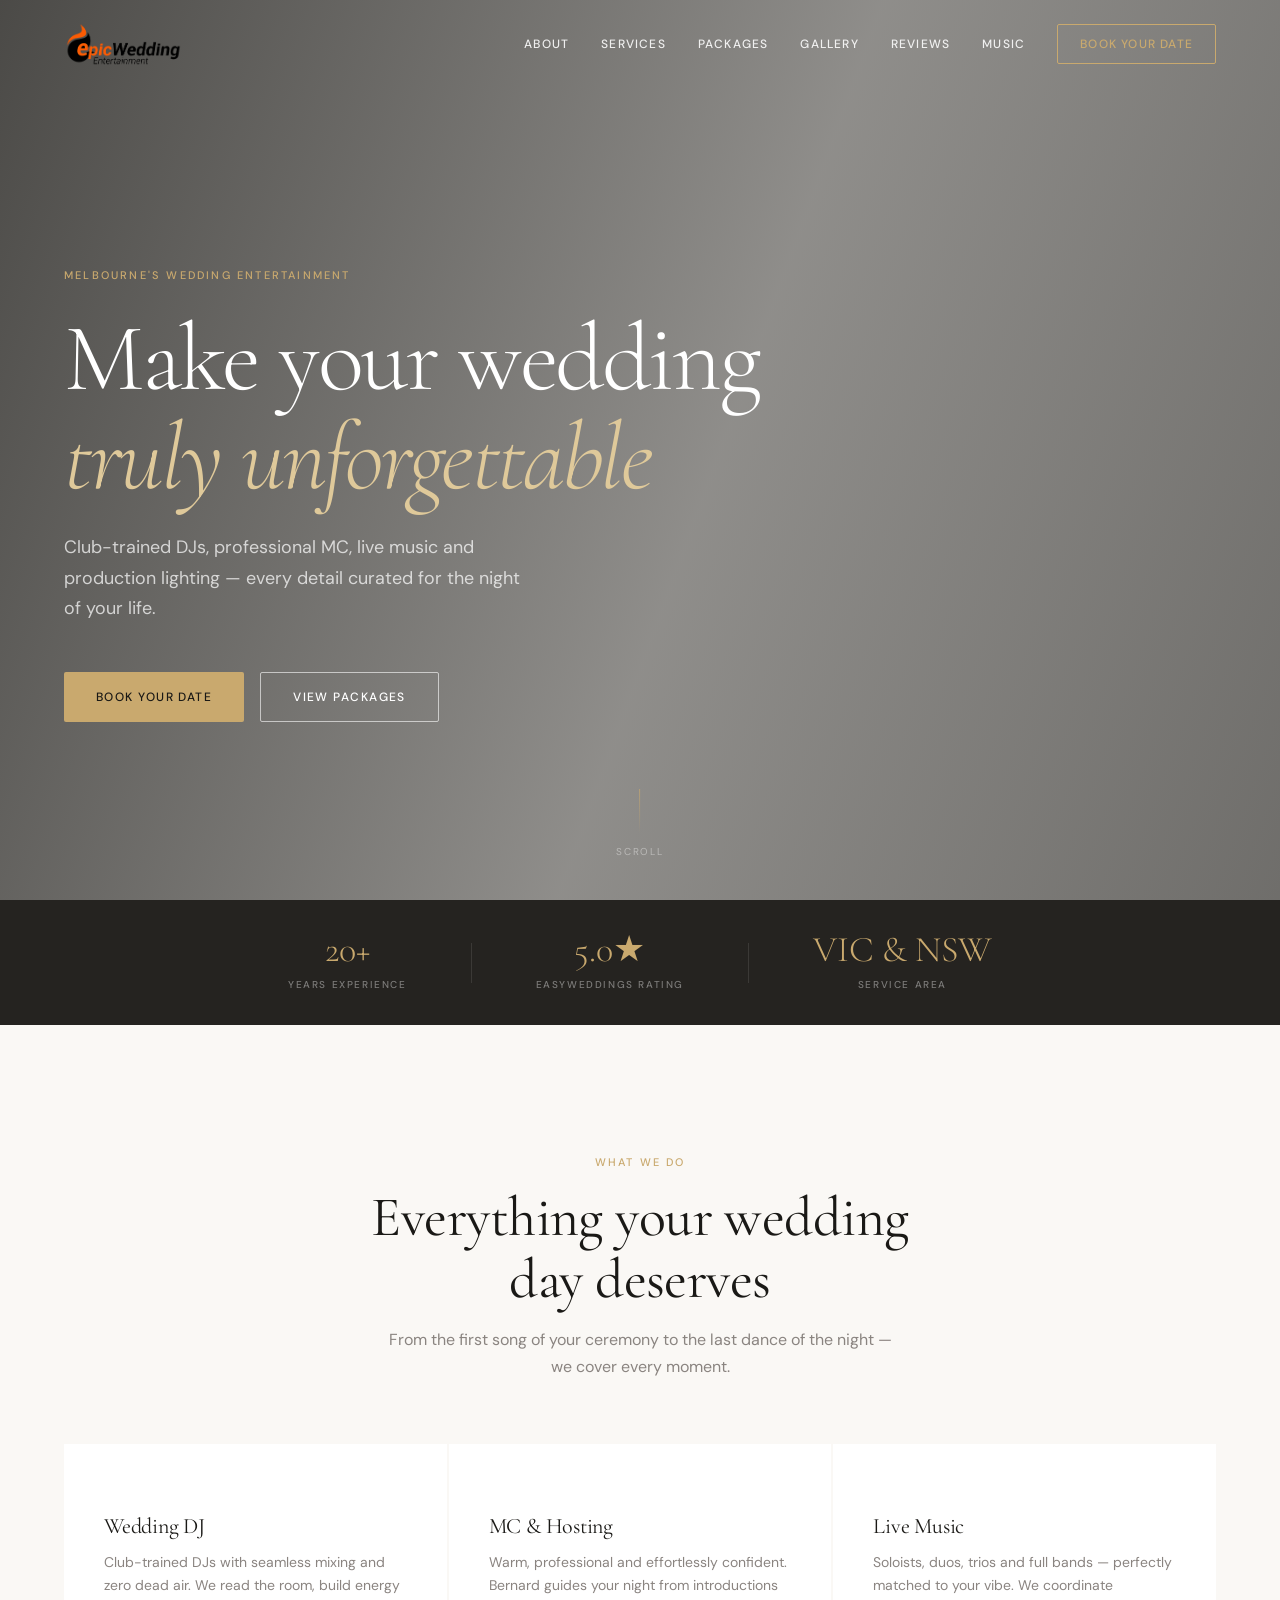
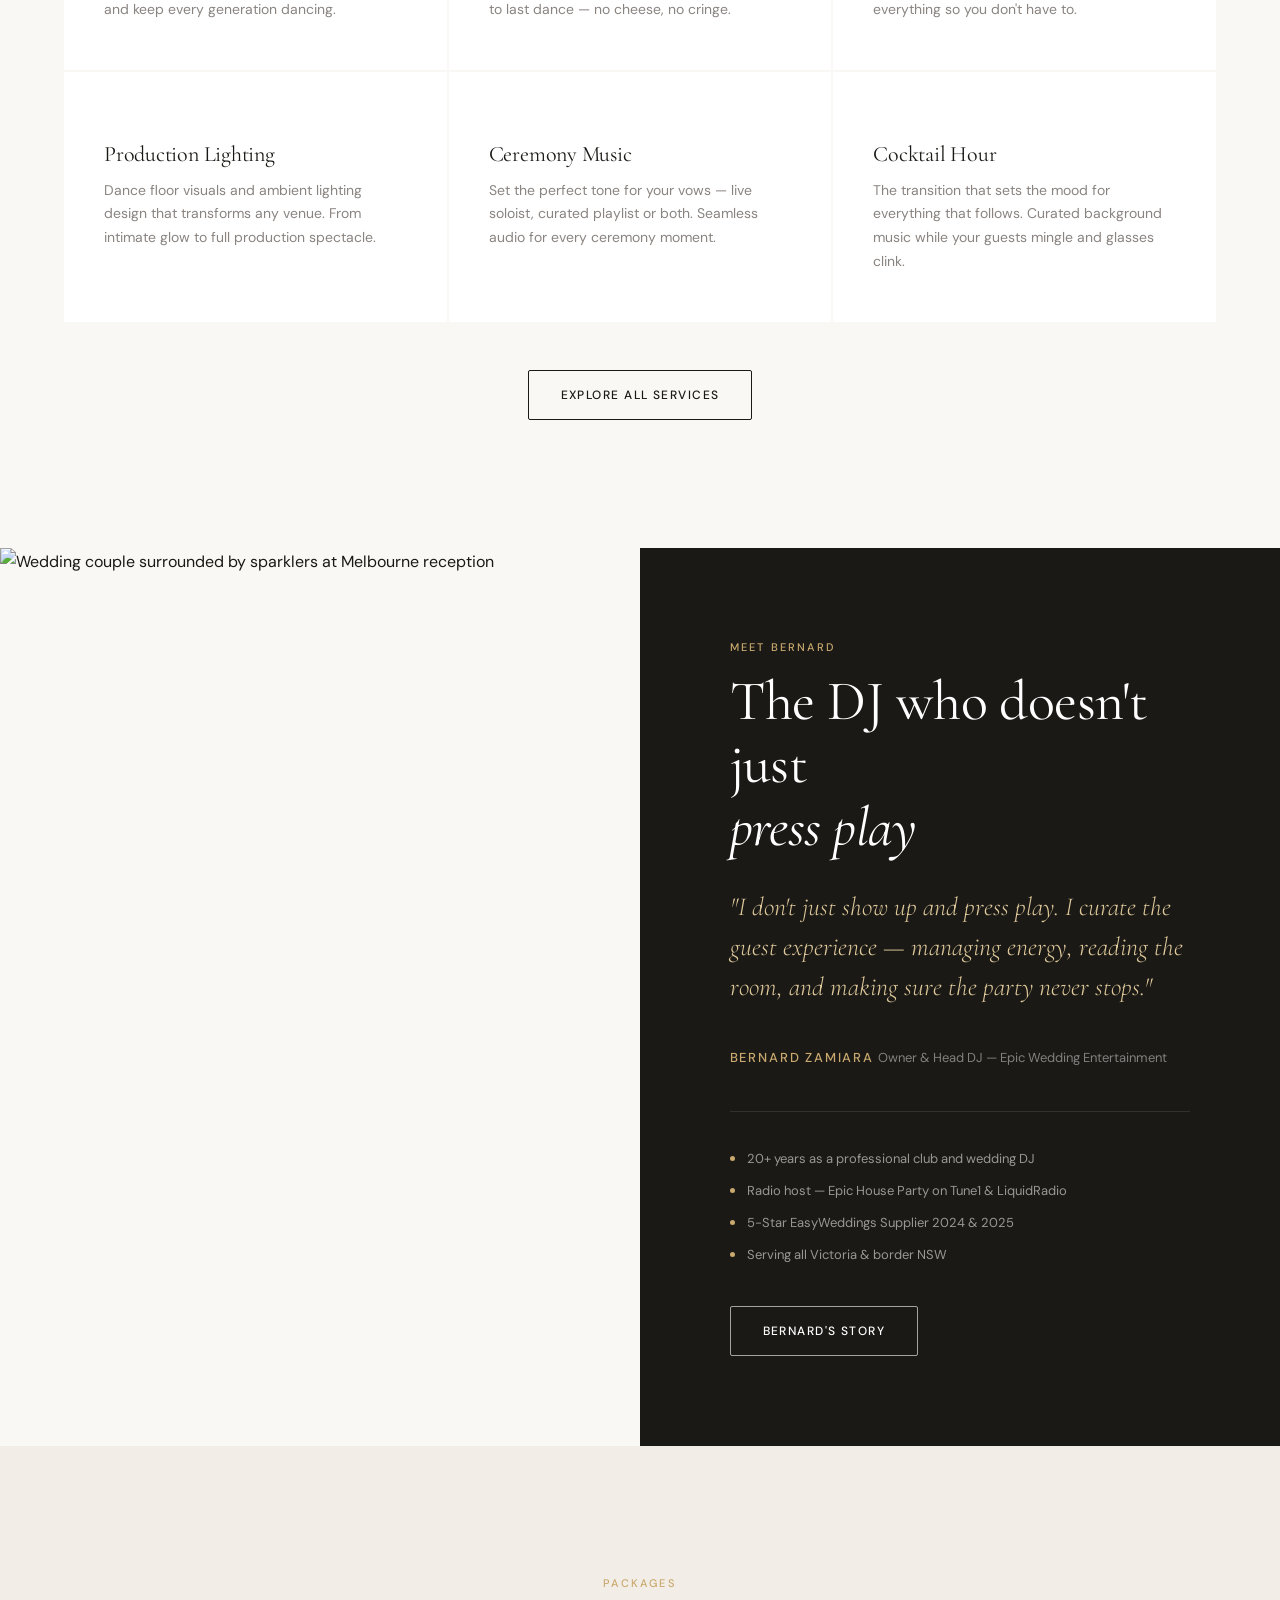
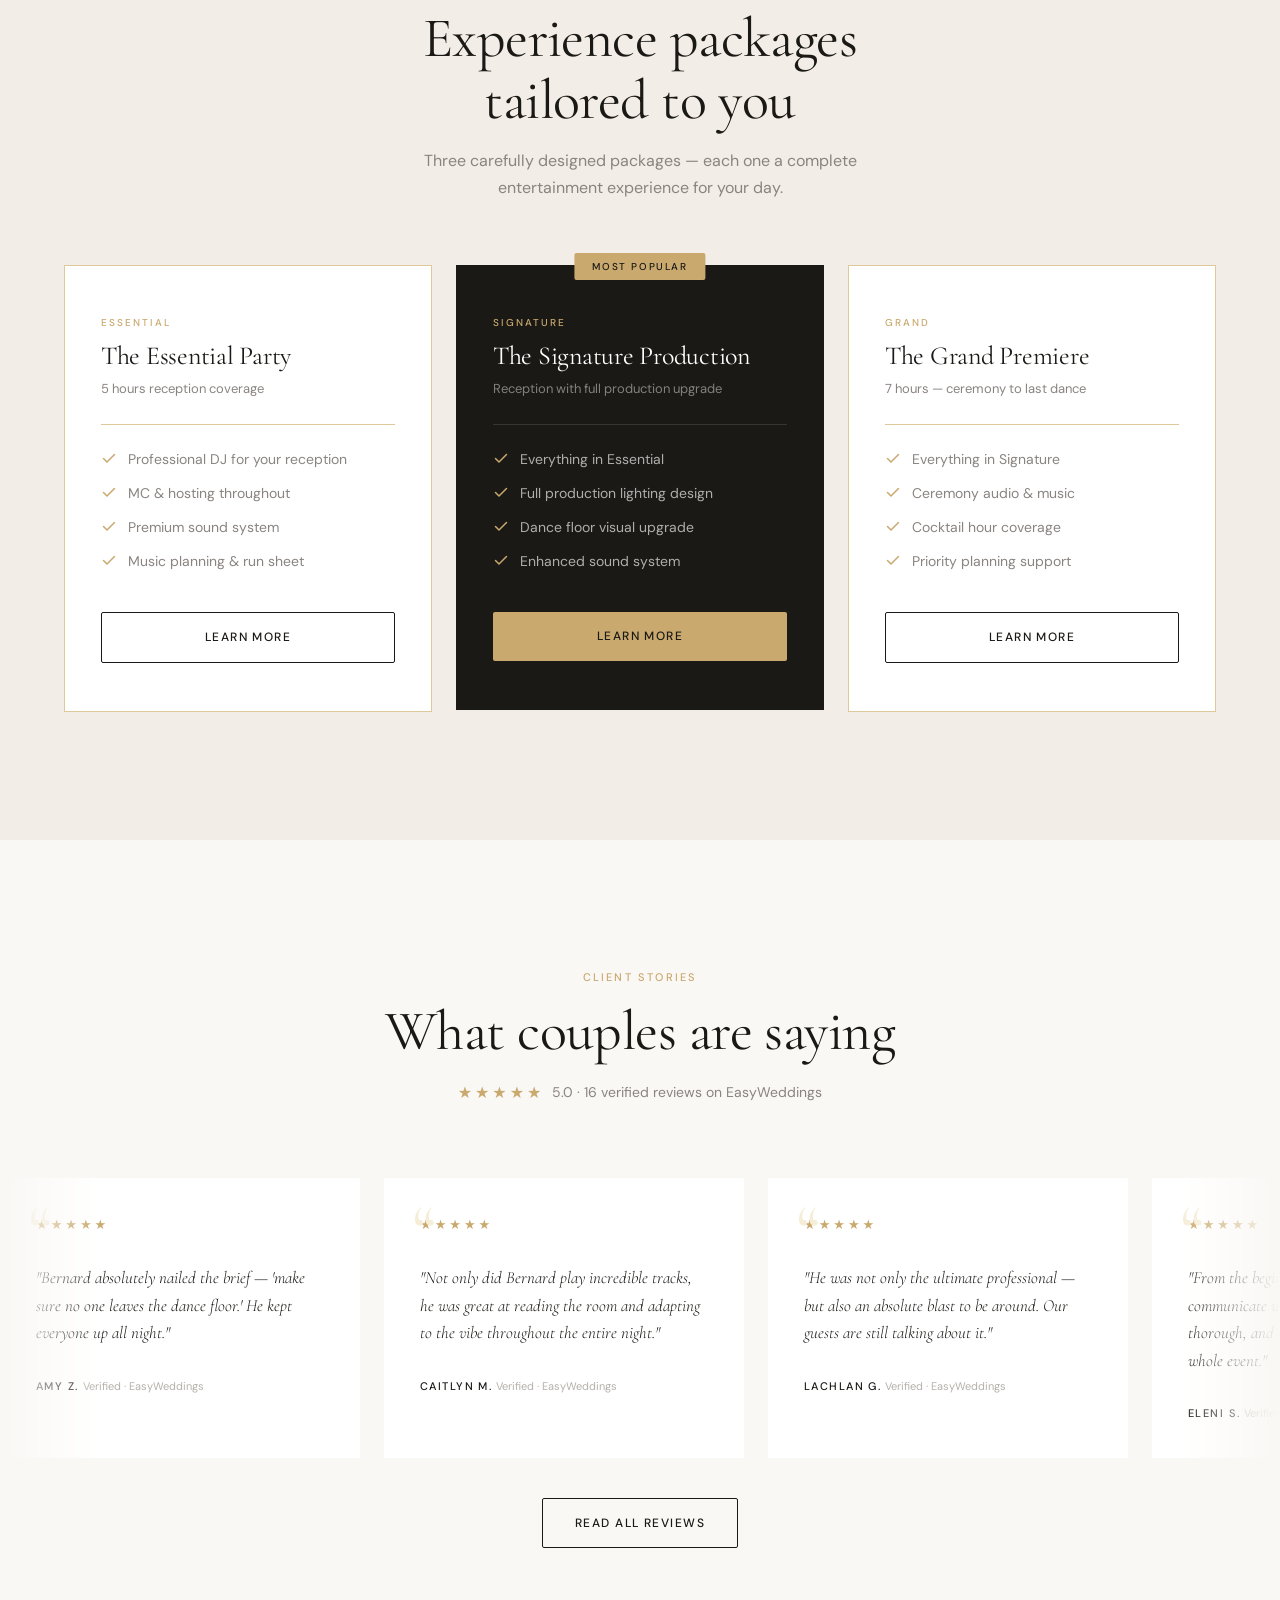
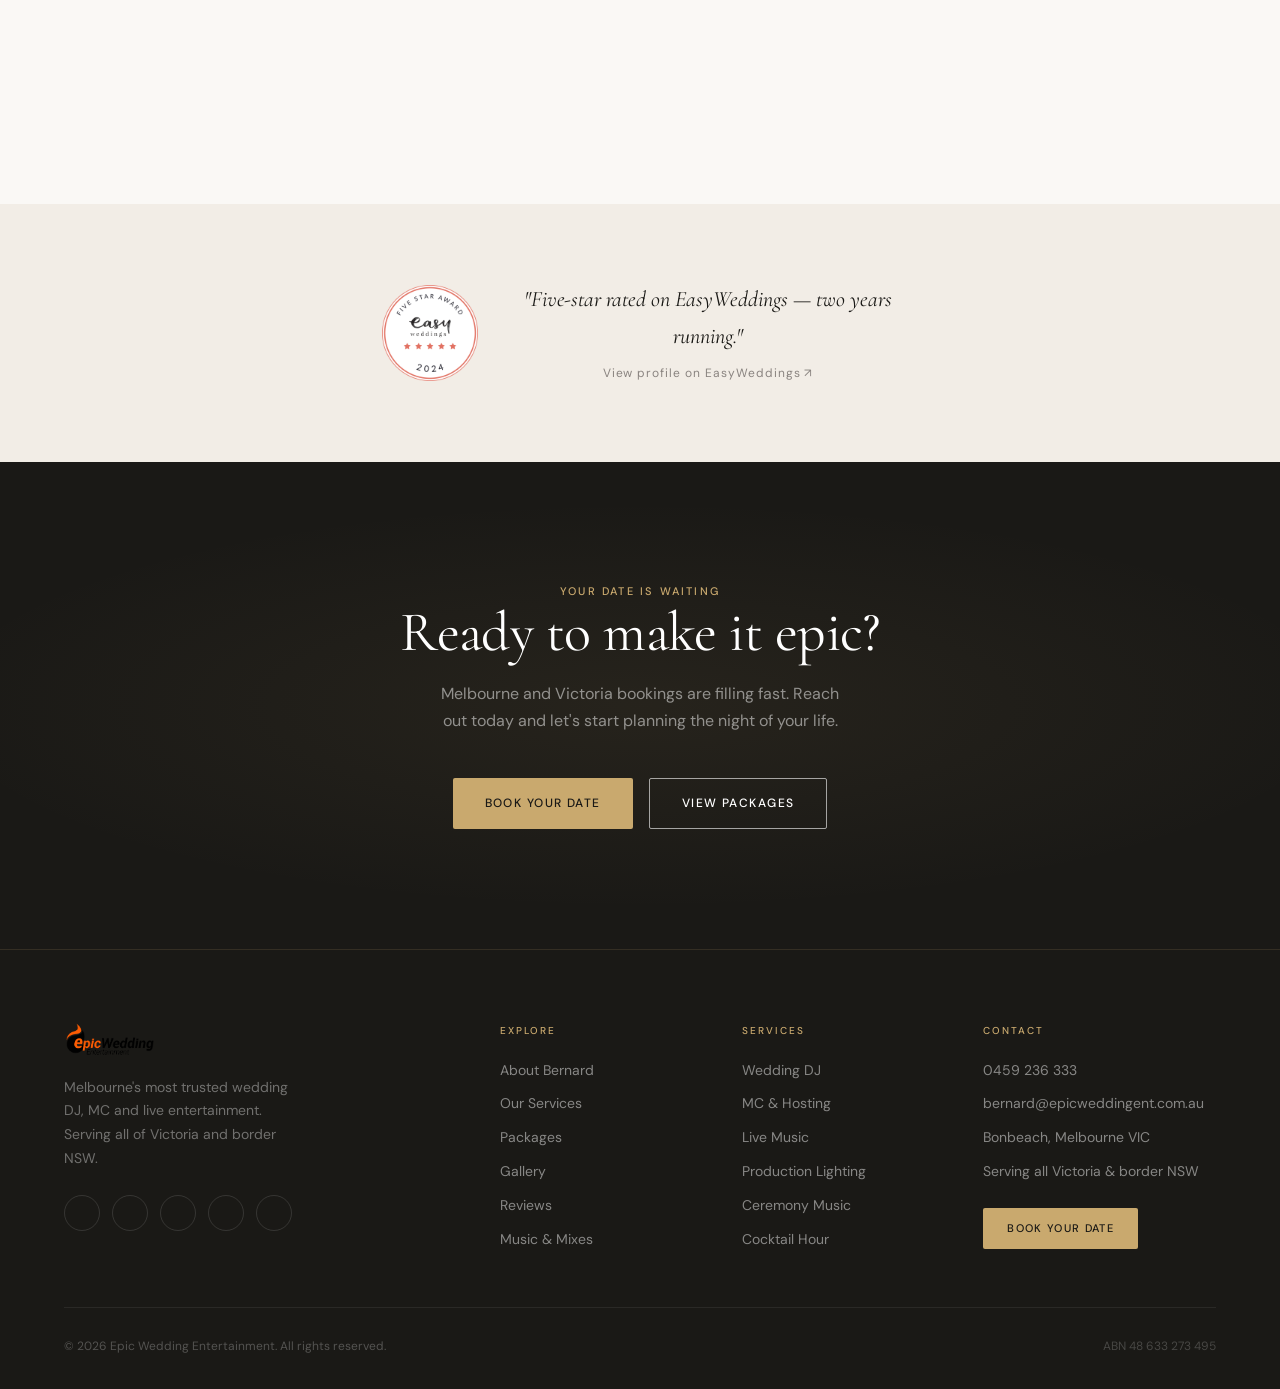
==== commit 1c6c6dc3: "Update SoundCloud links to live DJ mixes playlist across all pages" ====
--- a/index.html
+++ b/index.html
@@ -94,7 +94,7 @@
           "https://www.instagram.com/epicweddingentertainment/",
           "https://www.tiktok.com/@epicweddingent",
           "https://au.pinterest.com/0ojccp57dla4opyq0hb8r2fdurk0x8",
-          "https://soundcloud.com/epic-wedding-ent",
+          "https://soundcloud.com/epic-wedding-ent/sets/live-dj-mixes-from-recent",
           "https://www.easyweddings.com.au/WeddingMusic/Melbourne/EpicWeddingEntertainment/"
         ]
       },
@@ -534,7 +534,7 @@
           <a href="https://au.pinterest.com/0ojccp57dla4opyq0hb8r2fdurk0x8" target="_blank" rel="noopener" aria-label="Pinterest">
             <i class="ti ti-brand-pinterest" aria-hidden="true"></i>
           </a>
-          <a href="https://soundcloud.com/epic-wedding-ent" target="_blank" rel="noopener" aria-label="SoundCloud">
+          <a href="https://soundcloud.com/epic-wedding-ent/sets/live-dj-mixes-from-recent" target="_blank" rel="noopener" aria-label="SoundCloud">
             <i class="ti ti-brand-soundcloud" aria-hidden="true"></i>
           </a>
         </div>
--- a/assets/css/main.css
+++ b/assets/css/main.css
@@ -43,10 +43,9 @@
 .nav {
   position: fixed; inset: 0 0 auto; z-index: 200;
   height: var(--nav-h); display: flex; align-items: center;
-  background: rgba(250,248,245,0.88); backdrop-filter: blur(12px); -webkit-backdrop-filter: blur(12px);
-  transition: background var(--t), box-shadow var(--t), backdrop-filter var(--t);
-}
-.nav.scrolled { background: var(--ivory); box-shadow: 0 1px 0 rgba(0,0,0,0.07); backdrop-filter: none; -webkit-backdrop-filter: none; }
+  transition: background var(--t), box-shadow var(--t);
+}
+.nav.scrolled { background: var(--ivory); box-shadow: 0 1px 0 rgba(0,0,0,0.07); }
 .nav__inner {
   display: flex; align-items: center; justify-content: space-between;
   width: 100%; max-width: var(--max-w); margin-inline: auto; padding-inline: var(--gutter);
@@ -56,7 +55,7 @@
 .nav__links { display: flex; align-items: center; gap: 32px; }
 .nav__links a {
   font-size: 12px; font-weight: 500; letter-spacing: 0.1em; text-transform: uppercase;
-  color: var(--charcoal); transition: color var(--t);
+  color: rgba(255,255,255,0.88); transition: color var(--t);
 }
 .nav.scrolled .nav__links a { color: var(--charcoal); }
 .nav__links a:hover { color: var(--gold); }
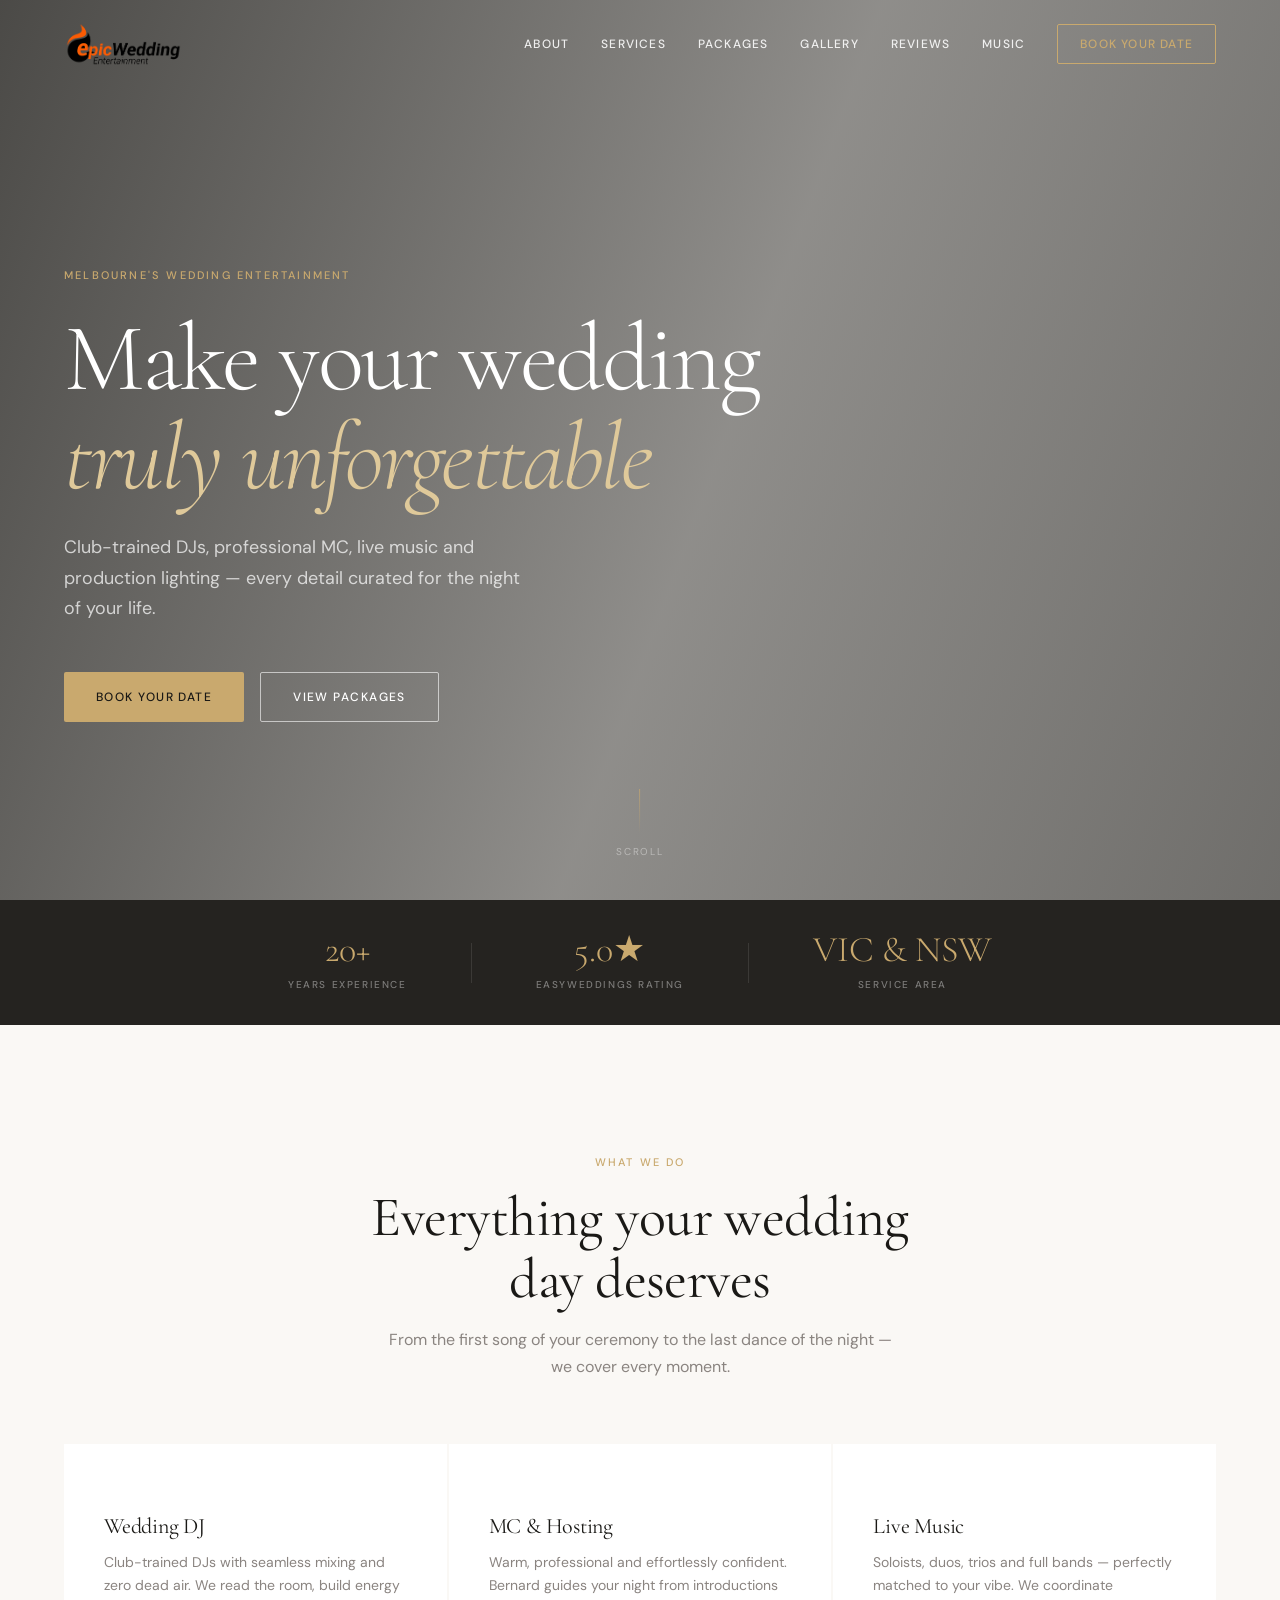
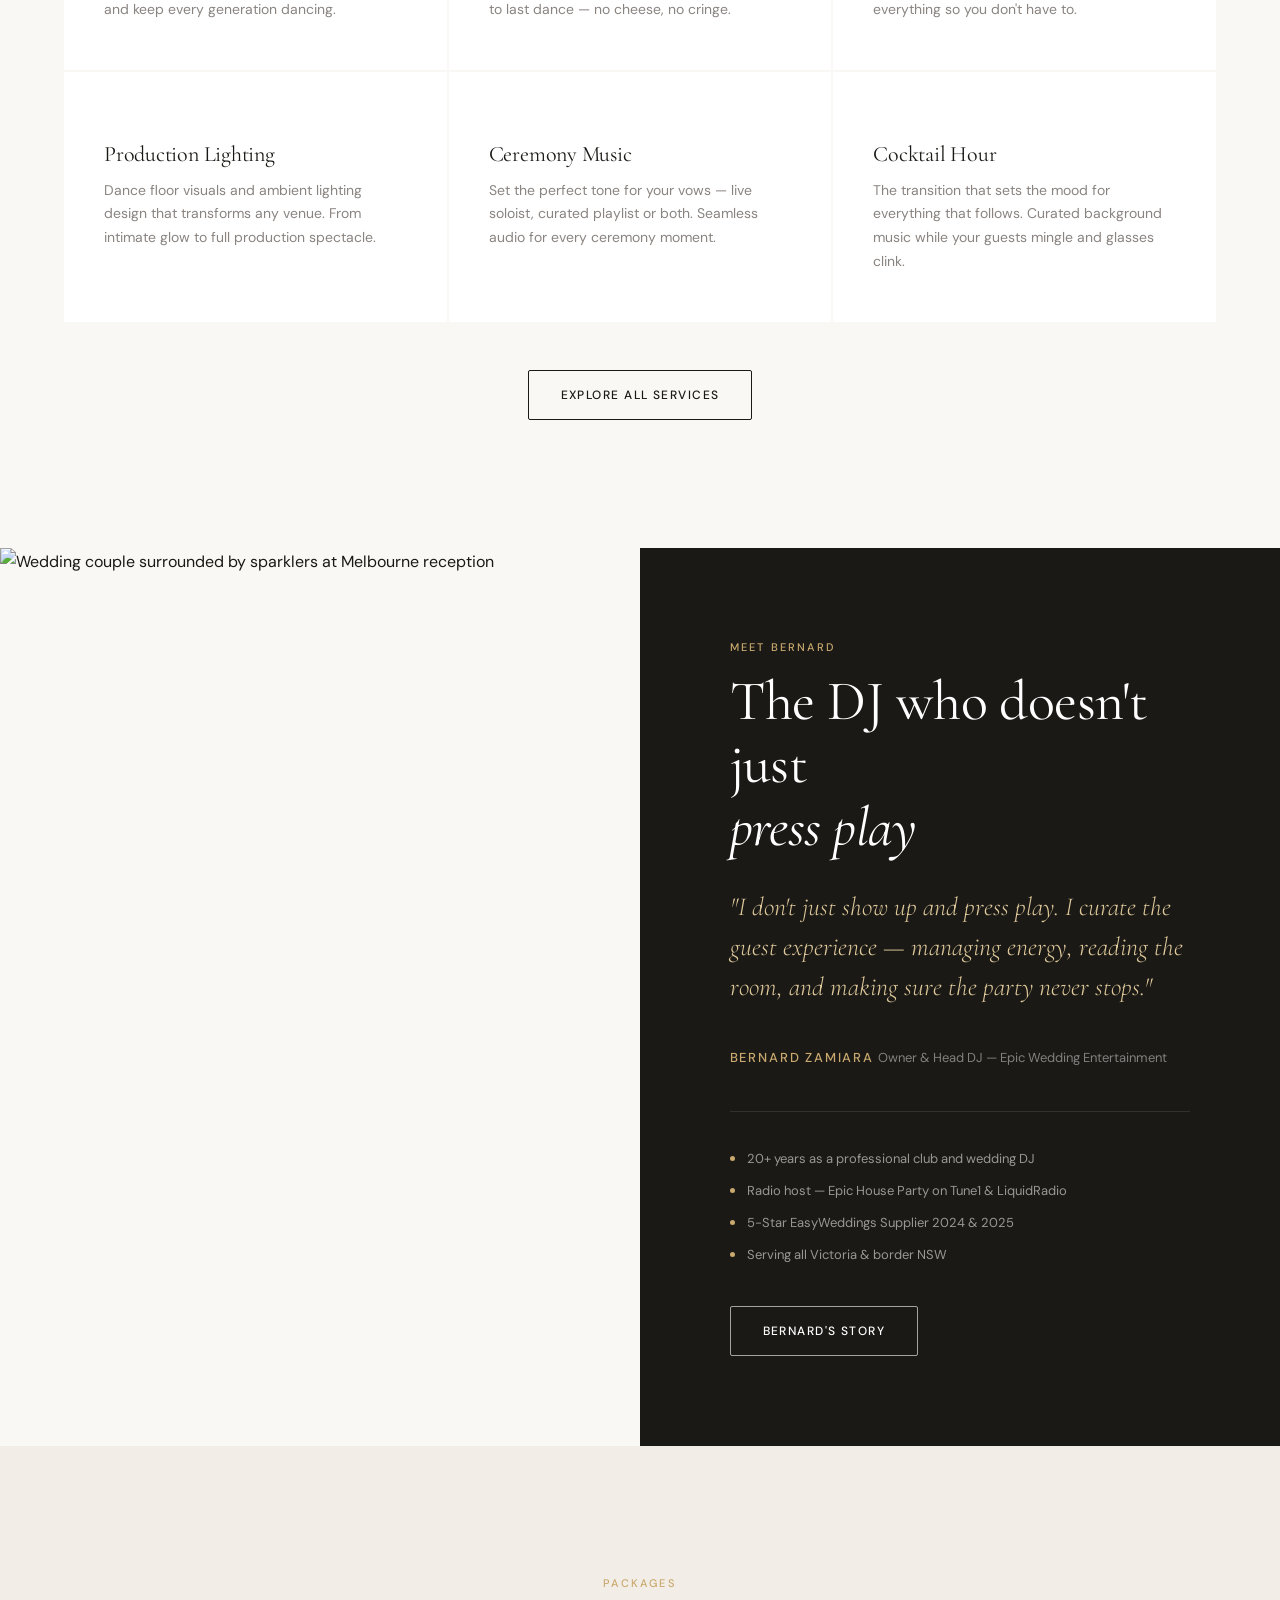
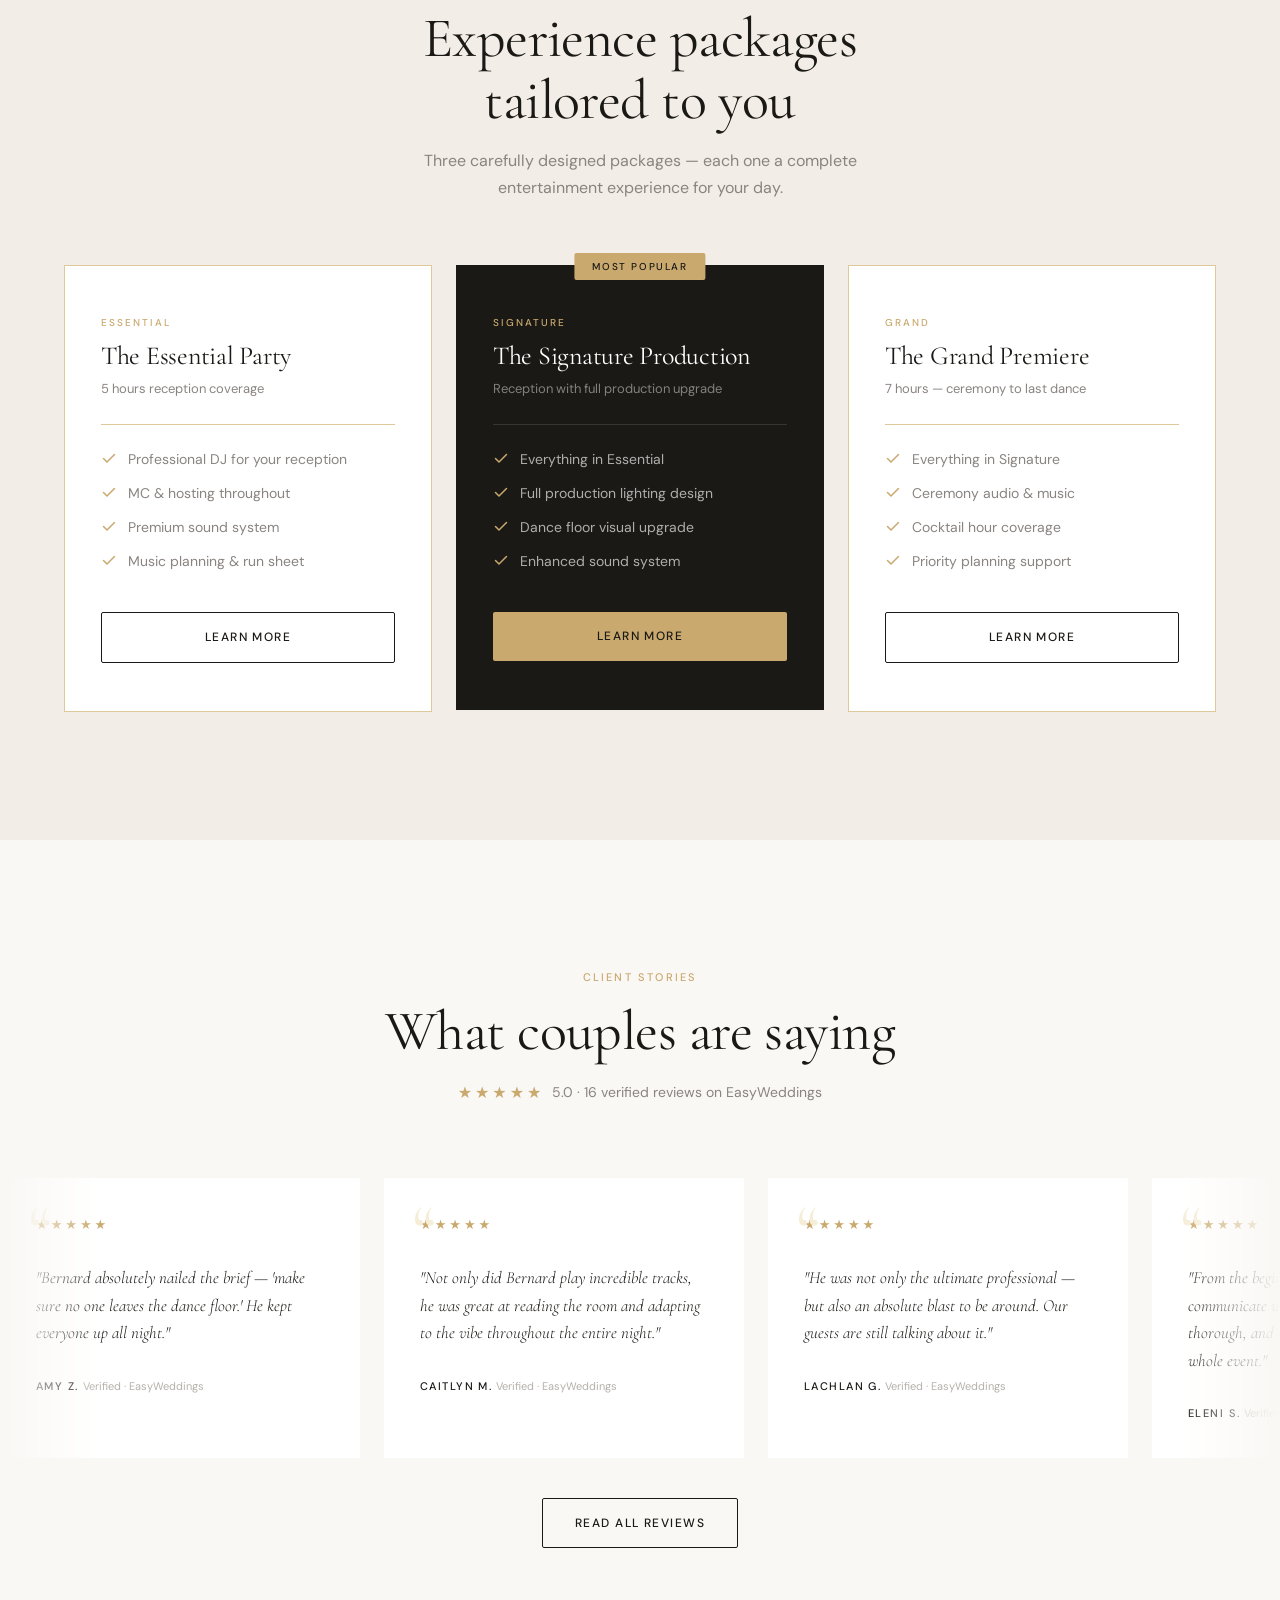
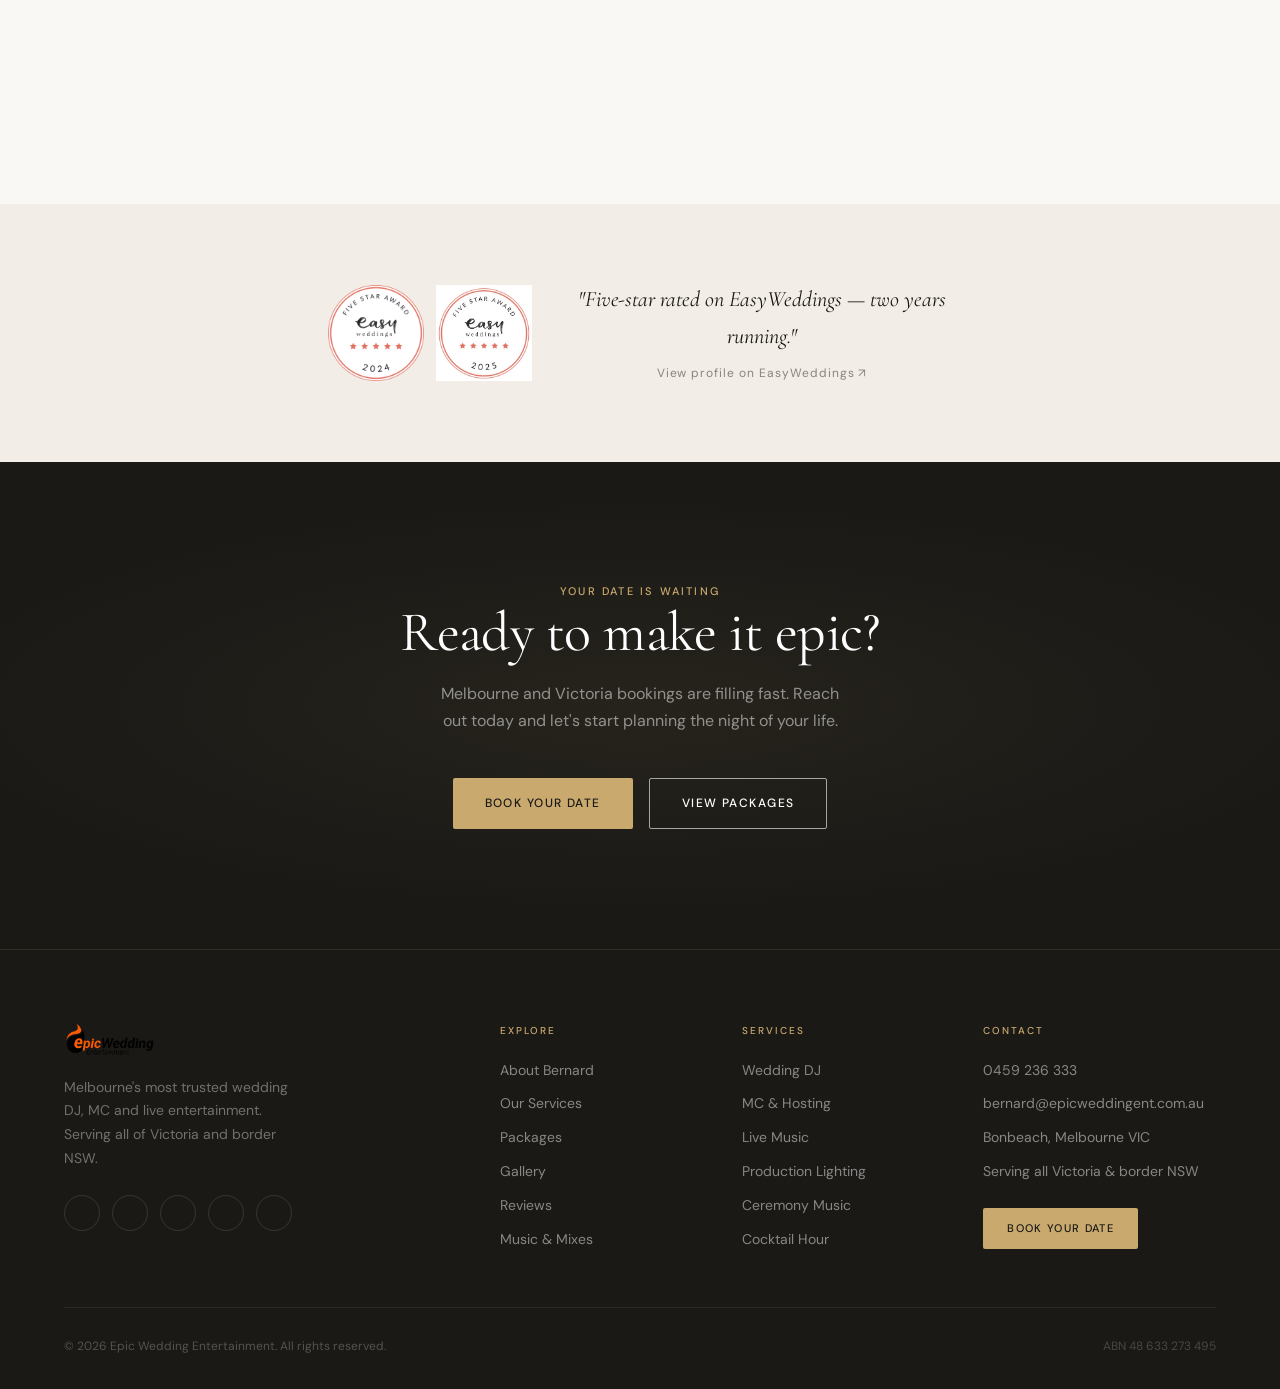
==== commit a420d7a7: "Add Easy Weddings 2025 badge alongside 2024 on homepage, reviews, and contact" ====
--- a/index.html
+++ b/index.html
@@ -486,8 +486,9 @@
 <section class="section--sm" style="background:var(--ivory-dark);" aria-label="Awards and recognition">
   <div class="container">
     <div class="awards-row reveal">
-      <div class="award-item">
+      <div class="award-item" style="display:flex;gap:12px;align-items:center;">
         <img src="assets/images/award-2024.png" alt="EasyWeddings 5-Star Supplier Award 2024" width="96" height="96" loading="lazy">
+        <img src="assets/images/easywedding 2025.png" alt="EasyWeddings Five Star Award 2025" width="96" height="96" loading="lazy">
       </div>
       <div style="text-align:center;">
         <p style="font-family:var(--font-serif);font-size:22px;font-style:italic;color:var(--charcoal);max-width:380px;">"Five-star rated on EasyWeddings — two years running."</p>
